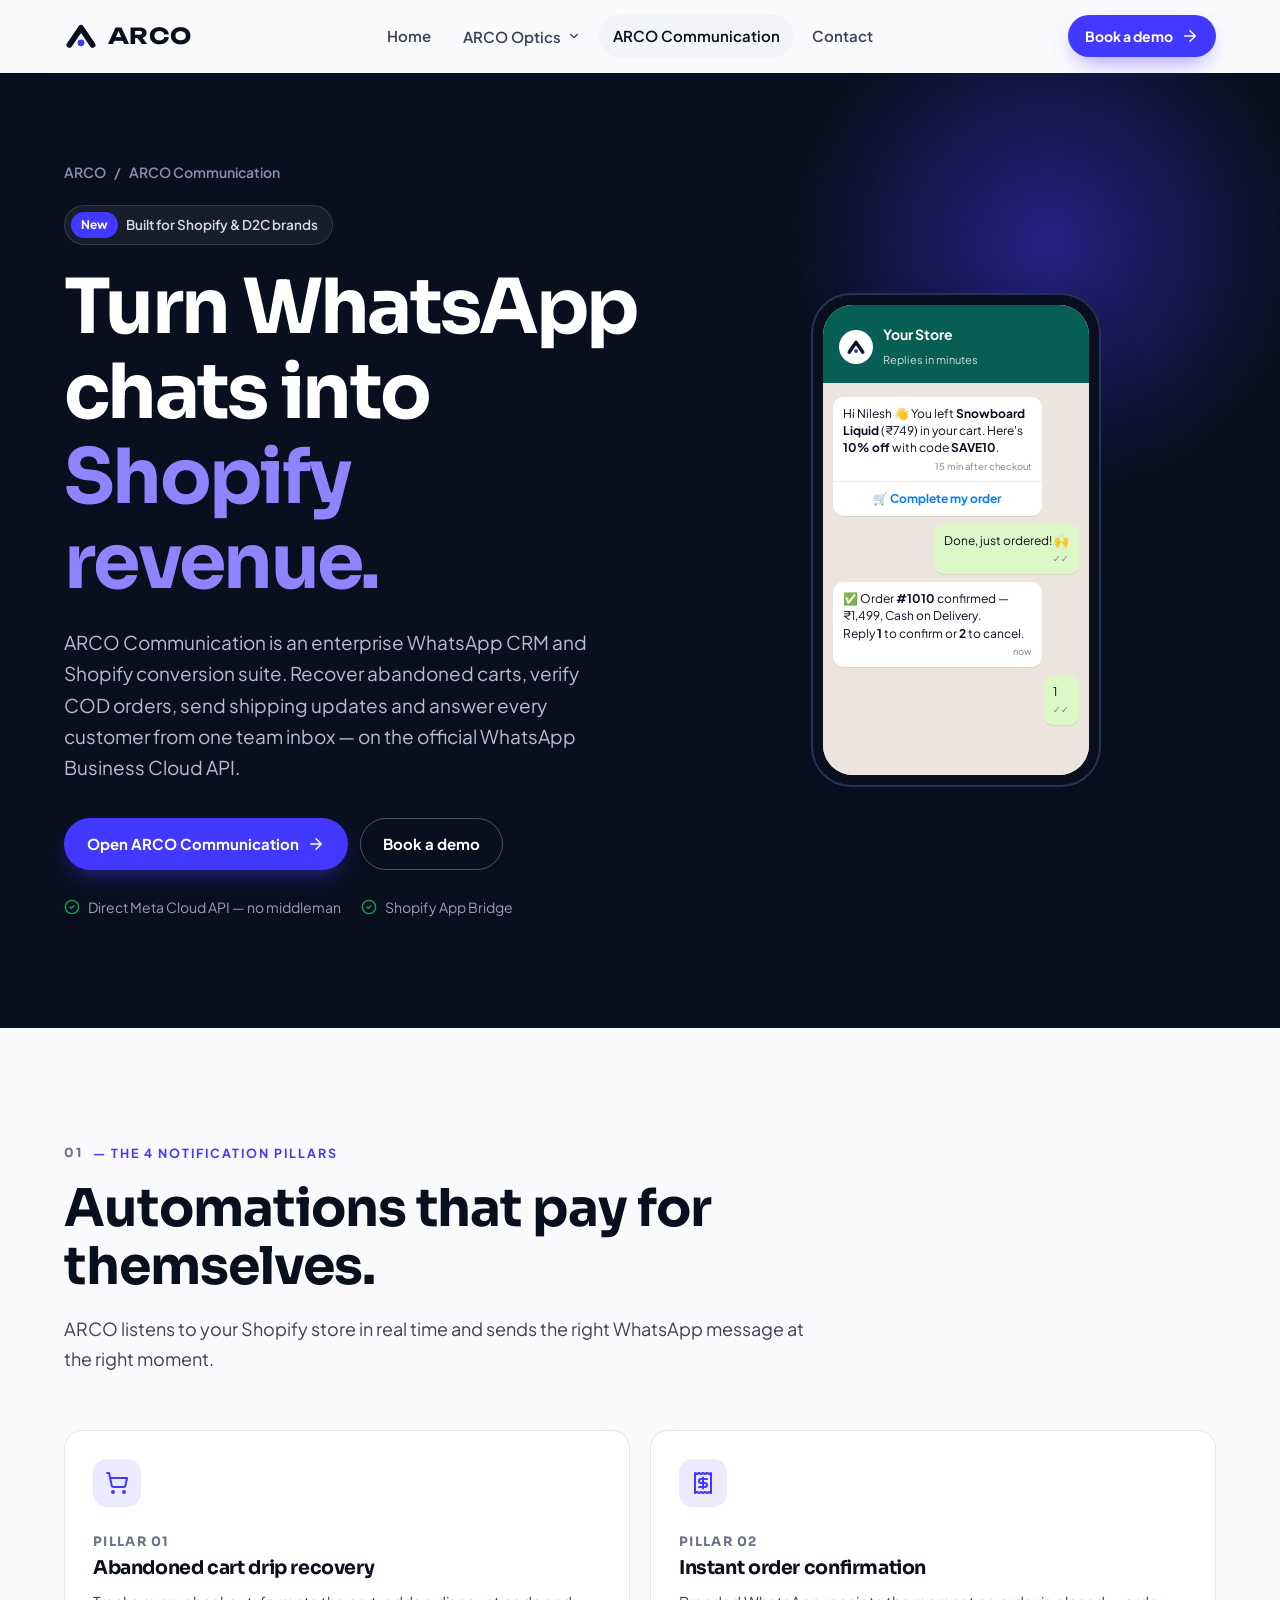
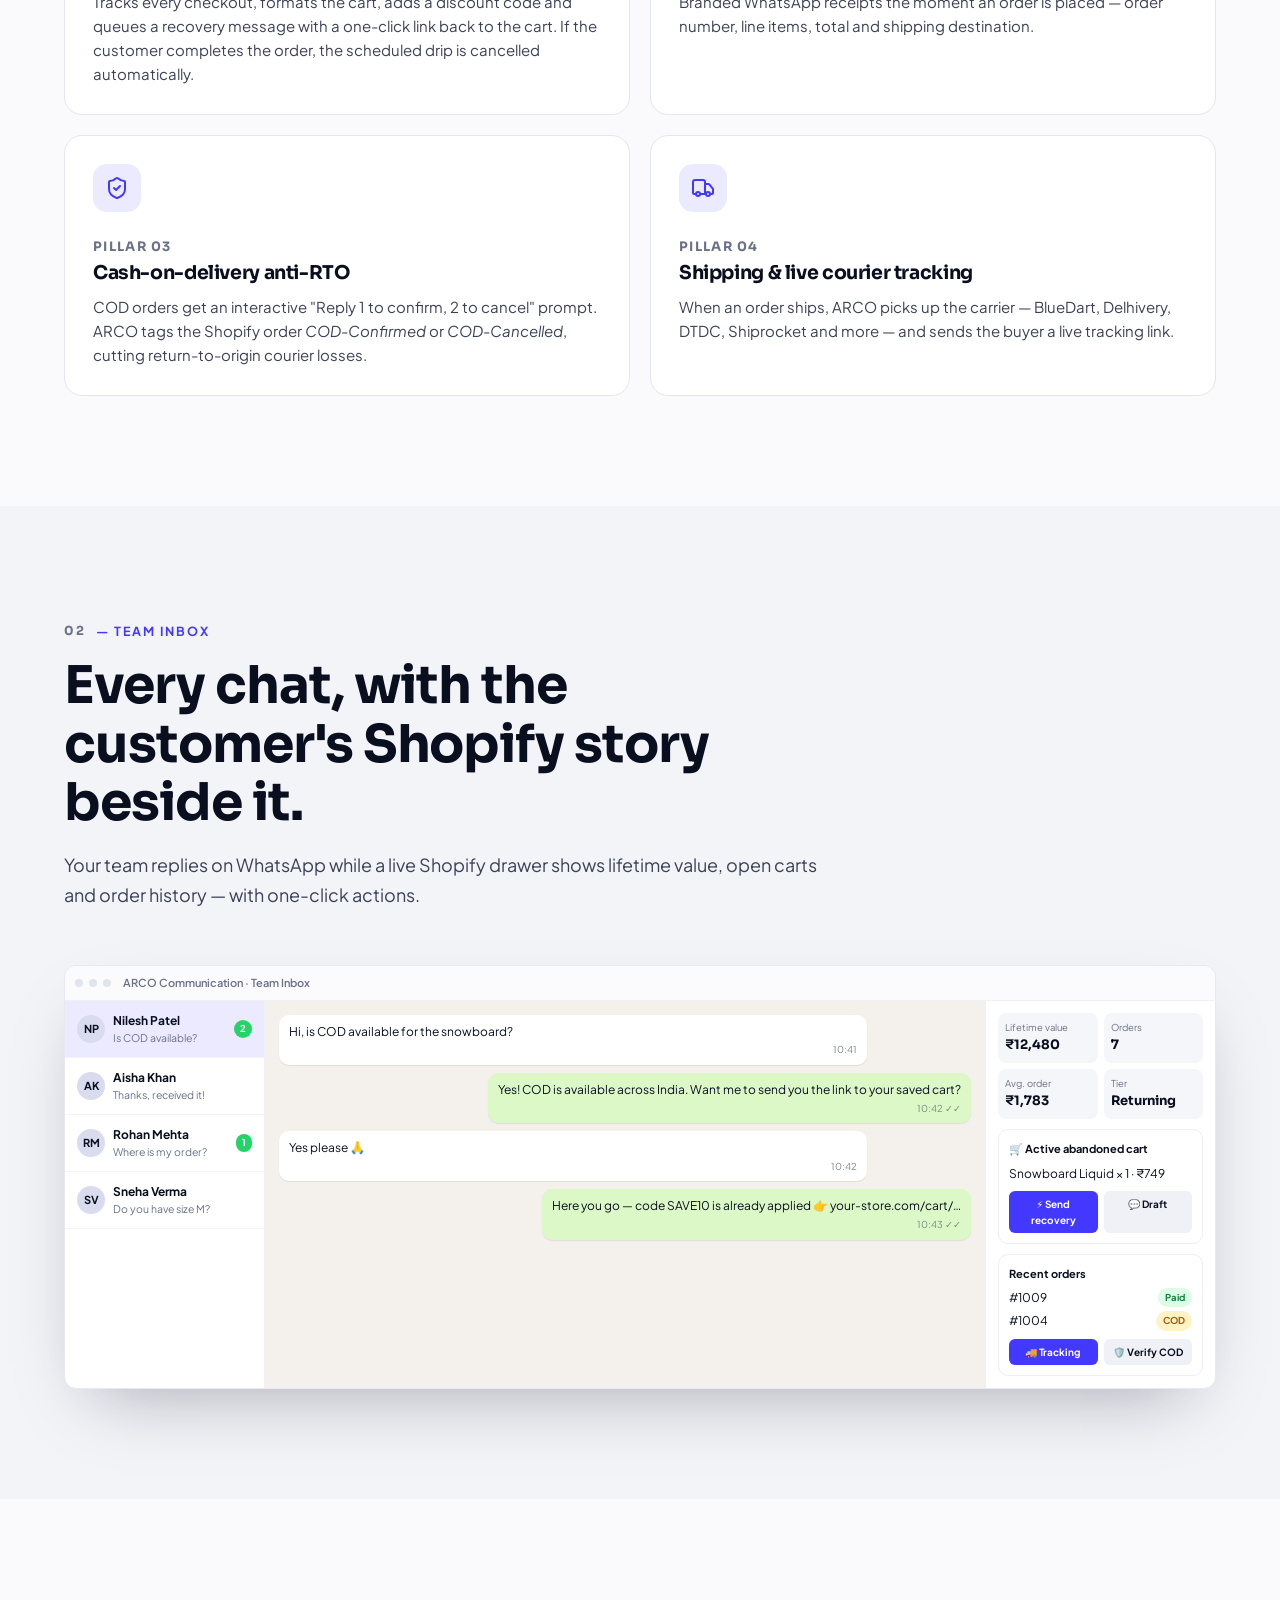
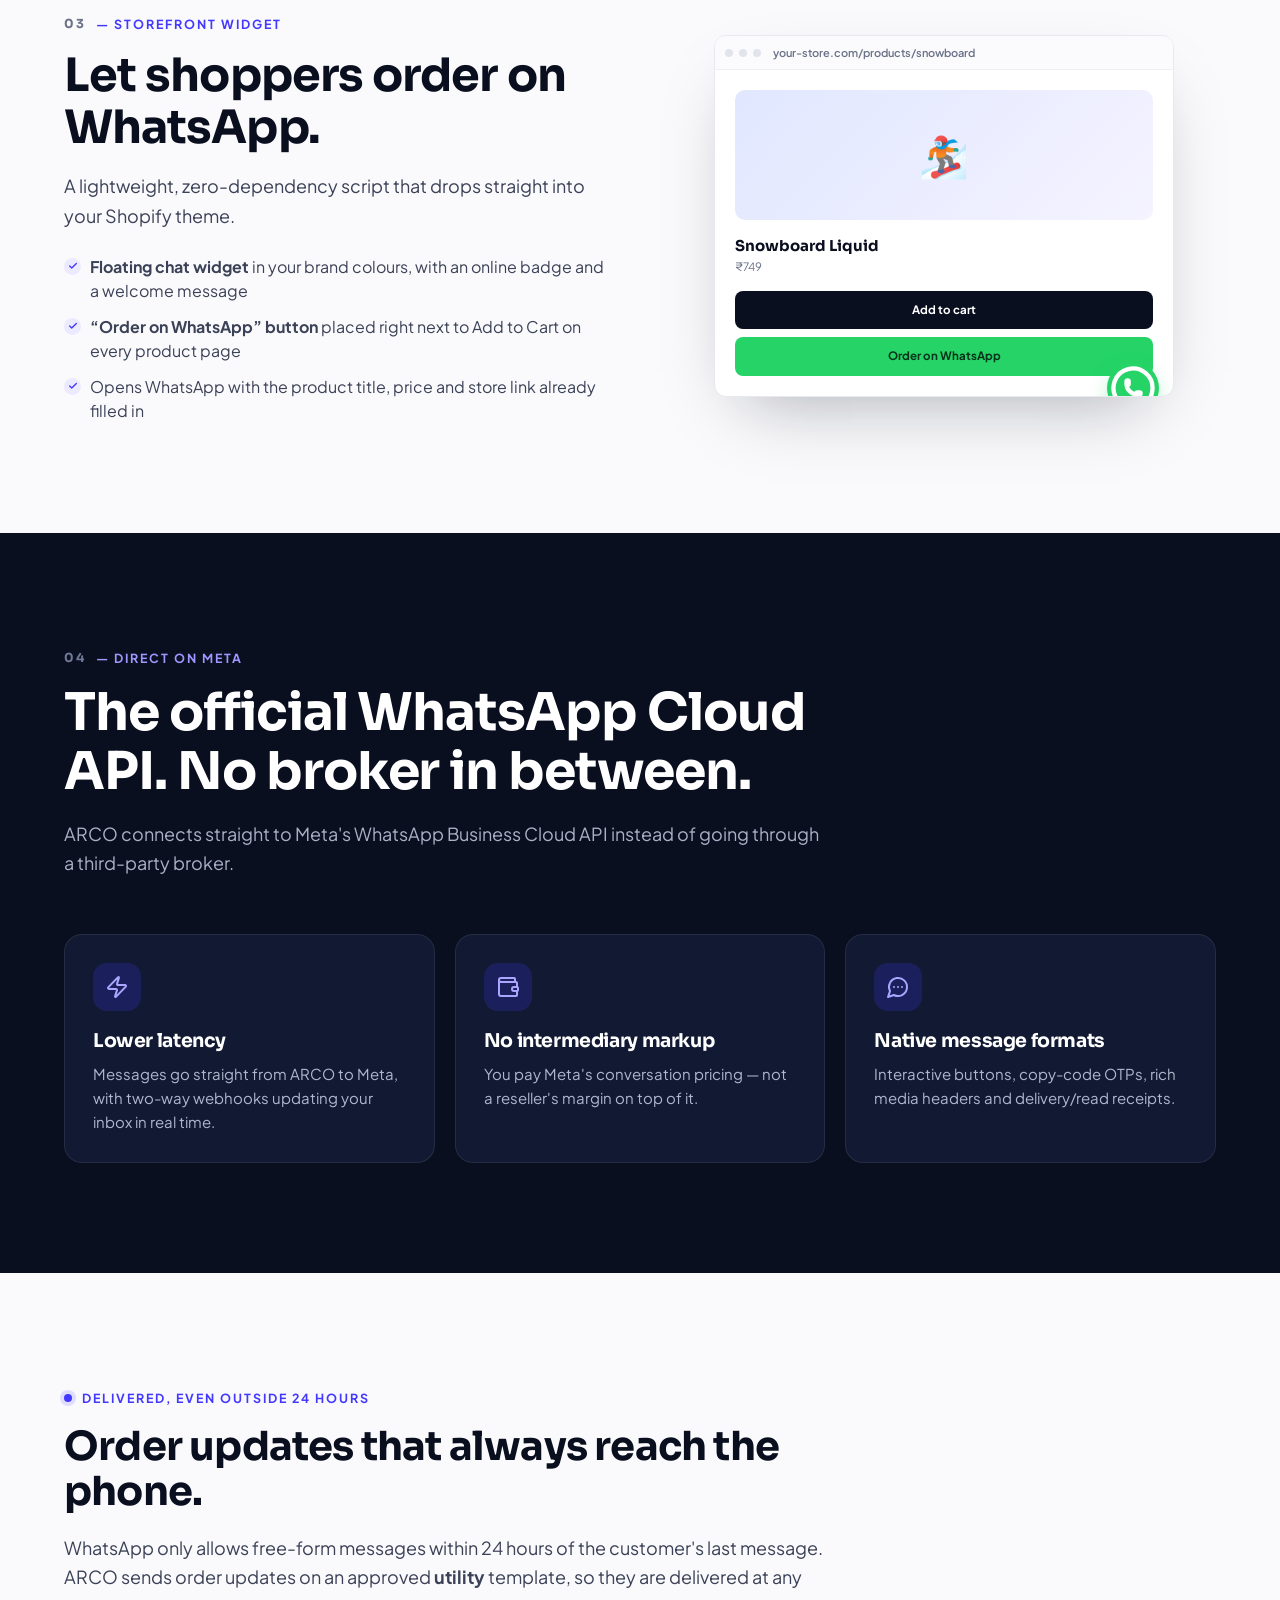
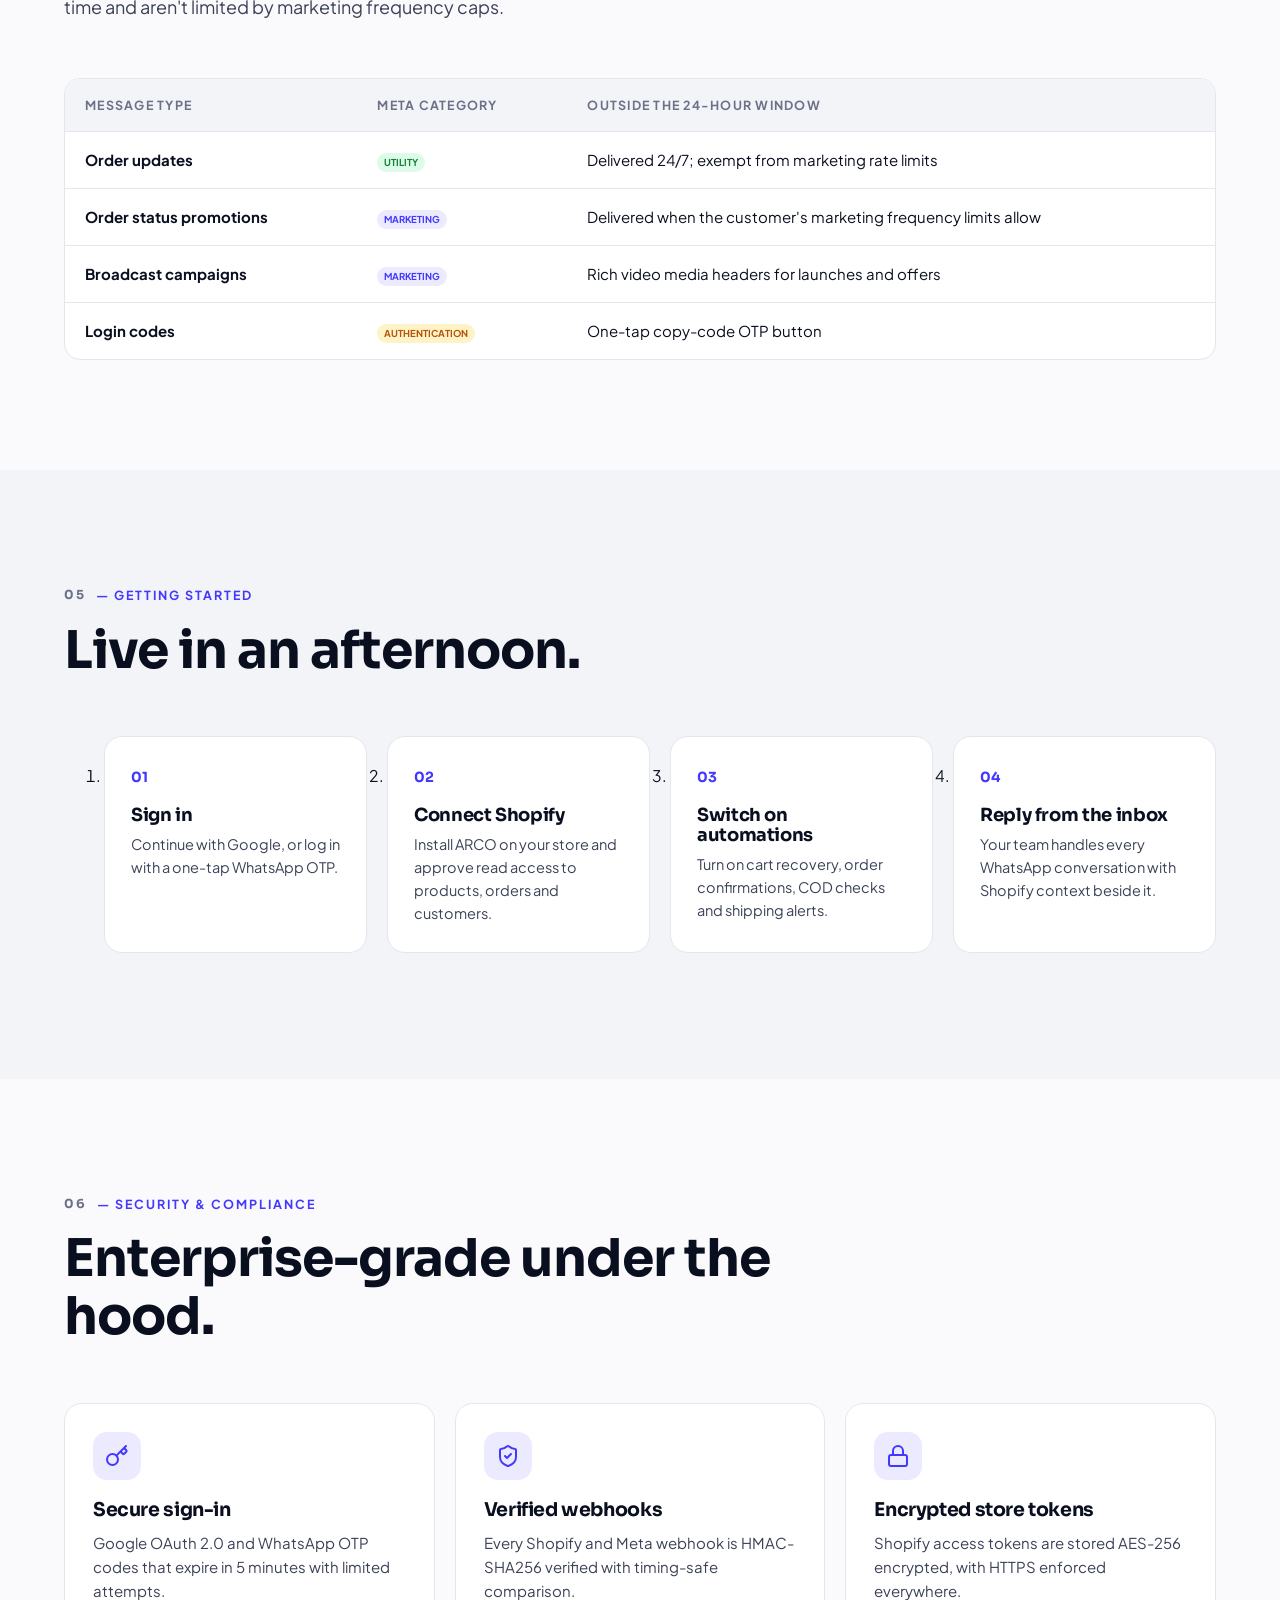
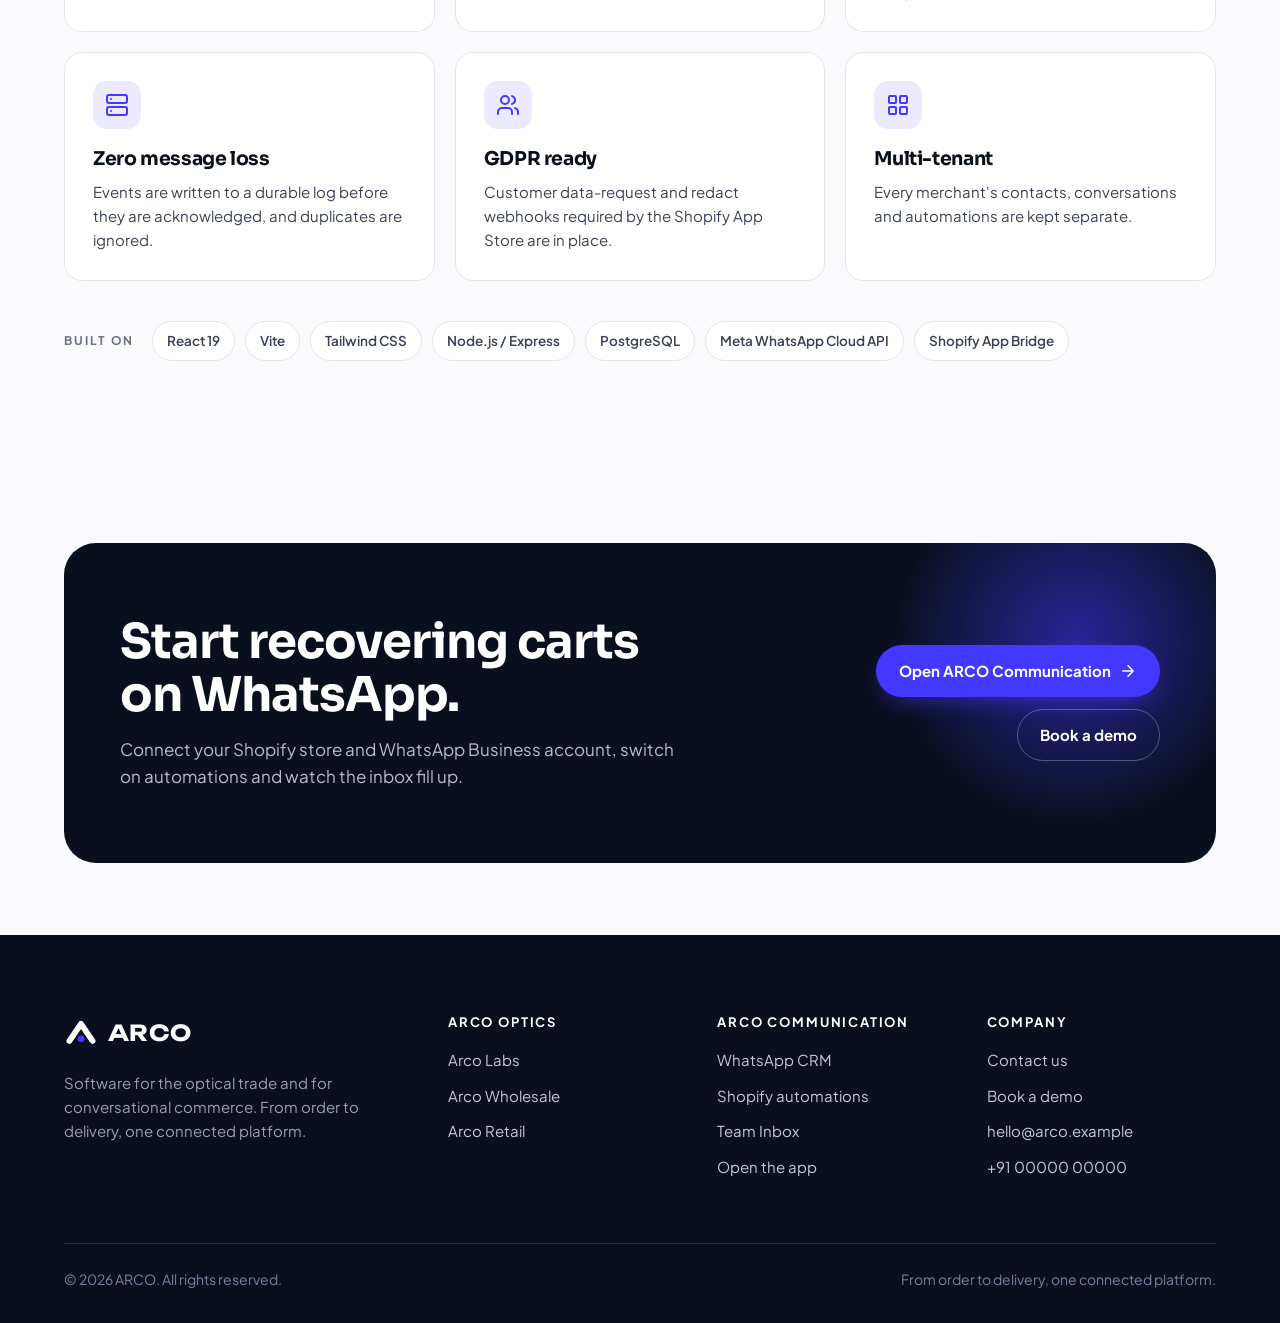
==== communication.html @ 225afab2 "Add ARCO brand website Static site for ARCO: home, ARCO Optics (Labs, Wholesale, Retail), ARCO Commu" ====
<!doctype html>
<html lang="en" class="no-js">
<head>
  <meta charset="utf-8" />
  <meta name="viewport" content="width=device-width, initial-scale=1" />
  <title>ARCO Communication — WhatsApp CRM & Shopify Conversion Suite</title>
  <meta name="description" content="Connect Shopify to the official WhatsApp Business Cloud API. Recover abandoned carts, confirm COD orders, send shipping updates and run a team inbox." />
  <meta property="og:title" content="ARCO Communication — WhatsApp CRM & Shopify Conversion Suite" />
  <meta property="og:description" content="Connect Shopify to the official WhatsApp Business Cloud API. Recover abandoned carts, confirm COD orders, send shipping updates and run a team inbox." />
  <meta name="theme-color" content="#0a0f1f" />
  <link rel="icon" type="image/svg+xml" href="assets/favicon.svg" />
  <link rel="preconnect" href="https://fonts.googleapis.com" />
  <link rel="preconnect" href="https://fonts.gstatic.com" crossorigin />
  <link href="https://fonts.googleapis.com/css2?family=Plus+Jakarta+Sans:wght@400;500;600;700;800&family=Sora:wght@600;700&family=Unbounded:wght@700&display=swap" rel="stylesheet" />
  <link rel="stylesheet" href="assets/styles.css" />
</head>
<body>
  <header class="site-header">
    <nav class="container nav" aria-label="Main">
      <a href="index.html" class="logo" aria-label="ARCO home"><svg viewBox="0 0 100 80" aria-hidden="true"><path class="mark-stroke" d="M16 66 50 16 84 66" fill="none" stroke-width="17" stroke-linecap="round" stroke-linejoin="round"/><circle class="dot" cx="50" cy="60" r="10" fill="#4338ff"/></svg><span class="logo-word">ARCO</span></a>
      <ul class="nav-links">
        <li><a class="nav-link" href="index.html">Home</a></li>
        <li class="has-menu">
          <button class="nav-link" aria-expanded="false" aria-haspopup="true">ARCO Optics <svg aria-hidden="true" class="chev"><use href="assets/icons.svg#chev"/></svg></button>
          <div class="menu">
            <a href="labs.html"><span class="menu-icon"><svg aria-hidden="true"><use href="assets/icons.svg#flask"/></svg></span><span><strong>Arco Labs</strong><span>Lab ERP from prescription to dispatch</span></span></a>
            <a href="wholesale.html"><span class="menu-icon"><svg aria-hidden="true"><use href="assets/icons.svg#truck"/></svg></span><span><strong>Arco Wholesale</strong><span>B2B ERP for lens, frame & eyewear distributors</span></span></a>
            <a href="retail.html"><span class="menu-icon"><svg aria-hidden="true"><use href="assets/icons.svg#store"/></svg></span><span><strong>Arco Retail</strong><span>Offline-first app for optical stores</span></span></a>
          </div>
        </li>
        <li><a class="nav-link" href="communication.html" aria-current="page">ARCO Communication</a></li>
        <li><a class="nav-link" href="contact.html">Contact</a></li>
        <li class="mobile-cta"><a class="btn btn-primary" style="width:100%" href="contact.html">Book a demo <svg aria-hidden="true"><use href="assets/icons.svg#arrow"/></svg></a></li>
      </ul>
      <div class="nav-cta">
        <a class="btn btn-primary btn-sm" href="contact.html">Book a demo <svg aria-hidden="true"><use href="assets/icons.svg#arrow"/></svg></a>
        <button class="menu-toggle" aria-label="Open menu" aria-expanded="false"><svg aria-hidden="true"><use href="assets/icons.svg#menu"/></svg></button>
      </div>
    </nav>
  </header>

  <main>

    <section class="hero hero-dark on-dark">
      <div class="container hero-grid">
        <div>
          <div class="crumbs"><a href="index.html">ARCO</a> / <span>ARCO Communication</span></div>
          <div style="margin-top:22px"><span class="pill"><b>New</b> Built for Shopify &amp; D2C brands</span></div>
          <h1>Turn WhatsApp chats into <span style="color:#8c85ff">Shopify revenue.</span></h1>
          <p class="lead">ARCO Communication is an enterprise WhatsApp CRM and Shopify conversion suite. Recover abandoned carts, verify COD orders, send shipping updates and answer every customer from one team inbox — on the official WhatsApp Business Cloud API.</p>
          <div class="hero-actions">
            <a class="btn btn-primary" href="https://arco-communication.vercel.app" target="_blank" rel="noopener">Open ARCO Communication <svg aria-hidden="true"><use href="assets/icons.svg#arrow"/></svg></a>
            <a class="btn btn-outline-light" href="contact.html?product=ARCO%20Communication">Book a demo</a>
          </div>
          <div class="hero-note"><span><svg aria-hidden="true"><use href="assets/icons.svg#check-circle"/></svg> Direct Meta Cloud API — no middleman</span><span><svg aria-hidden="true"><use href="assets/icons.svg#check-circle"/></svg> Shopify App Bridge</span></div>
        </div>
        <div>
          <div class="phone" aria-hidden="true">
            <div class="phone-screen">
              <div class="wa-head"><span class="av"><svg viewBox="0 0 100 80"><path d="M16 66 50 16 84 66" fill="none" stroke="#0a0f1f" stroke-width="17" stroke-linecap="round" stroke-linejoin="round"/><circle cx="50" cy="60" r="10" fill="#4338ff"/></svg></span><div><b>Your Store</b><small>Replies in minutes</small></div></div>
              <div class="wa-body">
                <div class="bubble">Hi Nilesh 👋 You left <b>Snowboard Liquid</b> (₹749) in your cart. Here's <b>10% off</b> with code <b>SAVE10</b>.<span class="meta">15 min after checkout</span><span class="cta-btn">🛒 Complete my order</span></div>
                <div class="bubble out">Done, just ordered! 🙌<span class="meta">✓✓</span></div>
                <div class="bubble">✅ Order <b>#1010</b> confirmed — ₹1,499, Cash on Delivery.<br/>Reply <b>1</b> to confirm or <b>2</b> to cancel.<span class="meta">now</span></div>
                <div class="bubble out">1<span class="meta">✓✓</span></div>
              </div>
            </div>
          </div>
        </div>
      </div>
    </section>

    <section class="section" id="shopify">
      <div class="container">
        <div class="section-head reveal">
          <span class="eyebrow"><span class="num">01</span> — The 4 notification pillars</span>
          <h2>Automations that pay for themselves.</h2>
          <p class="lead">ARCO listens to your Shopify store in real time and sends the right WhatsApp message at the right moment.</p>
        </div>
        <div class="grid-2">
          <div class="card reveal"><div class="ic"><svg aria-hidden="true"><use href="assets/icons.svg#cart"/></svg></div><span class="card-num">PILLAR 01</span><h3 style="margin-top:6px">Abandoned cart drip recovery</h3><p>Tracks every checkout, formats the cart, adds a discount code and queues a recovery message with a one-click link back to the cart. If the customer completes the order, the scheduled drip is cancelled automatically.</p></div>
          <div class="card reveal"><div class="ic"><svg aria-hidden="true"><use href="assets/icons.svg#receipt"/></svg></div><span class="card-num">PILLAR 02</span><h3 style="margin-top:6px">Instant order confirmation</h3><p>Branded WhatsApp receipts the moment an order is placed — order number, line items, total and shipping destination.</p></div>
          <div class="card reveal"><div class="ic"><svg aria-hidden="true"><use href="assets/icons.svg#shield"/></svg></div><span class="card-num">PILLAR 03</span><h3 style="margin-top:6px">Cash-on-delivery anti-RTO</h3><p>COD orders get an interactive "Reply 1 to confirm, 2 to cancel" prompt. ARCO tags the Shopify order <em>COD-Confirmed</em> or <em>COD-Cancelled</em>, cutting return-to-origin courier losses.</p></div>
          <div class="card reveal"><div class="ic"><svg aria-hidden="true"><use href="assets/icons.svg#truck"/></svg></div><span class="card-num">PILLAR 04</span><h3 style="margin-top:6px">Shipping &amp; live courier tracking</h3><p>When an order ships, ARCO picks up the carrier — BlueDart, Delhivery, DTDC, Shiprocket and more — and sends the buyer a live tracking link.</p></div>
        </div>
      </div>
    </section>

    <section class="section section-tint" id="inbox">
      <div class="container">
        <div class="section-head reveal">
          <span class="eyebrow"><span class="num">02</span> — Team Inbox</span>
          <h2>Every chat, with the customer's Shopify story beside it.</h2>
          <p class="lead">Your team replies on WhatsApp while a live Shopify drawer shows lifetime value, open carts and order history — with one-click actions.</p>
        </div>
        <div class="ui reveal" style="box-shadow:var(--shadow-lg)">
          <div class="ui-bar"><i></i><i></i><i></i><b>ARCO Communication · Team Inbox</b></div>
          <div class="inbox">
            <div class="inbox-list">
              <div class="on"><span class="av">NP</span><span><b>Nilesh Patel</b><small>Is COD available?</small></span><span class="un">2</span></div>
              <div><span class="av">AK</span><span><b>Aisha Khan</b><small>Thanks, received it!</small></span></div>
              <div><span class="av">RM</span><span><b>Rohan Mehta</b><small>Where is my order?</small></span><span class="un">1</span></div>
              <div><span class="av">SV</span><span><b>Sneha Verma</b><small>Do you have size M?</small></span></div>
            </div>
            <div class="inbox-chat">
              <div class="bubble">Hi, is COD available for the snowboard?<span class="meta">10:41</span></div>
              <div class="bubble out">Yes! COD is available across India. Want me to send you the link to your saved cart?<span class="meta">10:42 ✓✓</span></div>
              <div class="bubble">Yes please 🙏<span class="meta">10:42</span></div>
              <div class="bubble out">Here you go — code SAVE10 is already applied 👉 your-store.com/cart/…<span class="meta">10:43 ✓✓</span></div>
            </div>
            <div class="inbox-drawer">
              <div class="drawer-kpis">
                <div><small>Lifetime value</small><b>₹12,480</b></div>
                <div><small>Orders</small><b>7</b></div>
                <div><small>Avg. order</small><b>₹1,783</b></div>
                <div><small>Tier</small><b>Returning</b></div>
              </div>
              <div class="drawer-card"><h5>🛒 Active abandoned cart</h5>Snowboard Liquid × 1 · ₹749<div class="acts"><span>⚡ Send recovery</span><span>💬 Draft</span></div></div>
              <div class="drawer-card"><h5>Recent orders</h5>
                <div style="display:flex;justify-content:space-between">#1009 <span class="badge b-ok">Paid</span></div>
                <div style="display:flex;justify-content:space-between;margin-top:4px">#1004 <span class="badge b-low">COD</span></div>
                <div class="acts"><span>🚚 Tracking</span><span>🛡️ Verify COD</span></div>
              </div>
            </div>
          </div>
        </div>
      </div>
    </section>

    <section class="section">
      <div class="container split">
        <div class="reveal">
          <span class="eyebrow"><span class="num">03</span> — Storefront widget</span>
          <h2>Let shoppers order on WhatsApp.</h2>
          <p class="lead">A lightweight, zero-dependency script that drops straight into your Shopify theme.</p>
          <ul class="ticks"><li><strong>Floating chat widget</strong> in your brand colours, with an online badge and a welcome message</li><li><strong>“Order on WhatsApp” button</strong> placed right next to Add to Cart on every product page</li><li>Opens WhatsApp with the product title, price and store link already filled in</li></ul>
        </div>
        <div class="reveal">
          <div class="ui" style="max-width:460px;margin:0 auto;box-shadow:var(--shadow-lg)">
            <div class="ui-bar"><i></i><i></i><i></i><b>your-store.com/products/snowboard</b></div>
            <div class="ui-pad" style="padding:20px;position:relative;min-height:300px">
              <div style="height:130px;border-radius:10px;background:linear-gradient(135deg,#e0e7ff,#f5f3ff);display:grid;place-items:center;font-size:40px">🏂</div>
              <b style="display:block;margin-top:14px;font-size:15px;font-family:var(--display)">Snowboard Liquid</b>
              <span style="color:var(--ink-3)">₹749</span>
              <div style="display:grid;gap:8px;margin-top:14px">
                <span style="display:block;text-align:center;padding:10px;border-radius:8px;background:var(--navy);color:#fff;font-weight:700">Add to cart</span>
                <span style="display:block;text-align:center;padding:10px;border-radius:8px;background:var(--wa);color:#06331a;font-weight:700">Order on WhatsApp</span>
              </div>
              <span style="position:absolute;right:14px;bottom:-18px;width:52px;height:52px;border-radius:50%;background:var(--wa);display:grid;place-items:center;color:#fff;box-shadow:0 10px 24px -8px rgba(37,211,102,.8)"><svg aria-hidden="true"><use href="assets/icons.svg#whatsapp"/></svg></span>
            </div>
          </div>
        </div>
      </div>
    </section>

    <section class="section section-dark on-dark">
      <div class="container">
        <div class="section-head reveal">
          <span class="eyebrow"><span class="num">04</span> — Direct on Meta</span>
          <h2>The official WhatsApp Cloud API. No broker in between.</h2>
          <p class="lead">ARCO connects straight to Meta's WhatsApp Business Cloud API instead of going through a third-party broker.</p>
        </div>
        <div class="grid-3">
          <div class="card reveal"><div class="ic"><svg aria-hidden="true"><use href="assets/icons.svg#zap"/></svg></div><h3>Lower latency</h3><p>Messages go straight from ARCO to Meta, with two-way webhooks updating your inbox in real time.</p></div>
          <div class="card reveal"><div class="ic"><svg aria-hidden="true"><use href="assets/icons.svg#wallet"/></svg></div><h3>No intermediary markup</h3><p>You pay Meta's conversation pricing — not a reseller's margin on top of it.</p></div>
          <div class="card reveal"><div class="ic"><svg aria-hidden="true"><use href="assets/icons.svg#chat"/></svg></div><h3>Native message formats</h3><p>Interactive buttons, copy-code OTPs, rich media headers and delivery/read receipts.</p></div>
        </div>
      </div>
    </section>

    <section class="section">
      <div class="container">
        <div class="section-head reveal">
          <span class="eyebrow eyebrow-dot">Delivered, even outside 24 hours</span>
          <h2 style="font-size:clamp(28px,3.4vw,40px)">Order updates that always reach the phone.</h2>
          <p class="lead">WhatsApp only allows free-form messages within 24 hours of the customer's last message. ARCO sends order updates on an approved <strong>utility</strong> template, so they are delivered at any time and aren't limited by marketing frequency caps.</p>
        </div>
        <div class="tbl-wrap reveal">
          <table class="tbl">
            <thead><tr><th>Message type</th><th>Meta category</th><th>Outside the 24-hour window</th></tr></thead>
            <tbody>
              <tr><td><strong>Order updates</strong></td><td><span class="badge b-ok">UTILITY</span></td><td>Delivered 24/7; exempt from marketing rate limits</td></tr>
              <tr><td><strong>Order status promotions</strong></td><td><span class="badge b-ind">MARKETING</span></td><td>Delivered when the customer's marketing frequency limits allow</td></tr>
              <tr><td><strong>Broadcast campaigns</strong></td><td><span class="badge b-ind">MARKETING</span></td><td>Rich video media headers for launches and offers</td></tr>
              <tr><td><strong>Login codes</strong></td><td><span class="badge b-low">AUTHENTICATION</span></td><td>One-tap copy-code OTP button</td></tr>
            </tbody>
          </table>
        </div>
      </div>
    </section>

    <section class="section section-tint">
      <div class="container">
        <div class="section-head reveal">
          <span class="eyebrow"><span class="num">05</span> — Getting started</span>
          <h2>Live in an afternoon.</h2>
        </div>
        <ol class="steps">
          <li class="reveal"><h3>Sign in</h3><p>Continue with Google, or log in with a one-tap WhatsApp OTP.</p></li>
          <li class="reveal"><h3>Connect Shopify</h3><p>Install ARCO on your store and approve read access to products, orders and customers.</p></li>
          <li class="reveal"><h3>Switch on automations</h3><p>Turn on cart recovery, order confirmations, COD checks and shipping alerts.</p></li>
          <li class="reveal"><h3>Reply from the inbox</h3><p>Your team handles every WhatsApp conversation with Shopify context beside it.</p></li>
        </ol>
      </div>
    </section>

    <section class="section">
      <div class="container">
        <div class="section-head reveal">
          <span class="eyebrow"><span class="num">06</span> — Security &amp; compliance</span>
          <h2>Enterprise-grade under the hood.</h2>
        </div>
        <div class="grid-3">
          <div class="card reveal"><div class="ic"><svg aria-hidden="true"><use href="assets/icons.svg#key"/></svg></div><h3>Secure sign-in</h3><p>Google OAuth 2.0 and WhatsApp OTP codes that expire in 5 minutes with limited attempts.</p></div>
          <div class="card reveal"><div class="ic"><svg aria-hidden="true"><use href="assets/icons.svg#shield"/></svg></div><h3>Verified webhooks</h3><p>Every Shopify and Meta webhook is HMAC-SHA256 verified with timing-safe comparison.</p></div>
          <div class="card reveal"><div class="ic"><svg aria-hidden="true"><use href="assets/icons.svg#lock"/></svg></div><h3>Encrypted store tokens</h3><p>Shopify access tokens are stored AES-256 encrypted, with HTTPS enforced everywhere.</p></div>
          <div class="card reveal"><div class="ic"><svg aria-hidden="true"><use href="assets/icons.svg#server"/></svg></div><h3>Zero message loss</h3><p>Events are written to a durable log before they are acknowledged, and duplicates are ignored.</p></div>
          <div class="card reveal"><div class="ic"><svg aria-hidden="true"><use href="assets/icons.svg#users"/></svg></div><h3>GDPR ready</h3><p>Customer data-request and redact webhooks required by the Shopify App Store are in place.</p></div>
          <div class="card reveal"><div class="ic"><svg aria-hidden="true"><use href="assets/icons.svg#grid"/></svg></div><h3>Multi-tenant</h3><p>Every merchant's contacts, conversations and automations are kept separate.</p></div>
        </div>
        <div class="tech reveal" style="margin-top:40px"><span class="lbl">Built on</span><span class="chip">React 19</span><span class="chip">Vite</span><span class="chip">Tailwind CSS</span><span class="chip">Node.js / Express</span><span class="chip">PostgreSQL</span><span class="chip">Meta WhatsApp Cloud API</span><span class="chip">Shopify App Bridge</span></div>
      </div>
    </section>

    <section class="section-sm">
      <div class="container">
        <div class="cta-band reveal">
          <div>
            <h2>Start recovering carts on WhatsApp.</h2>
            <p>Connect your Shopify store and WhatsApp Business account, switch on automations and watch the inbox fill up.</p>
          </div>
          <div class="cta-actions">
            <a class="btn btn-primary" href="https://arco-communication.vercel.app" target="_blank" rel="noopener">Open ARCO Communication <svg aria-hidden="true"><use href="assets/icons.svg#arrow"/></svg></a>
            <a class="btn btn-outline-light" href="contact.html?product=ARCO%20Communication">Book a demo</a>
          </div>
        </div>
      </div>
    </section>

  </main>

  <footer class="site-footer on-dark">
    <div class="container">
      <div class="footer-grid">
        <div>
          <a href="index.html" class="logo"><svg viewBox="0 0 100 80" aria-hidden="true"><path class="mark-stroke" d="M16 66 50 16 84 66" fill="none" stroke-width="17" stroke-linecap="round" stroke-linejoin="round"/><circle class="dot" cx="50" cy="60" r="10" fill="#4338ff"/></svg><span class="logo-word">ARCO</span></a>
          <p>Software for the optical trade and for conversational commerce. From order to delivery, one connected platform.</p>
        </div>
        <div>
          <h4>ARCO Optics</h4>
          <ul><li><a href="labs.html">Arco Labs</a></li><li><a href="wholesale.html">Arco Wholesale</a></li><li><a href="retail.html">Arco Retail</a></li></ul>
        </div>
        <div>
          <h4>ARCO Communication</h4>
          <ul>
            <li><a href="communication.html">WhatsApp CRM</a></li>
            <li><a href="communication.html#shopify">Shopify automations</a></li>
            <li><a href="communication.html#inbox">Team Inbox</a></li>
            <li><a href="https://arco-communication.vercel.app" target="_blank" rel="noopener">Open the app</a></li>
          </ul>
        </div>
        <div>
          <h4>Company</h4>
          <ul>
            <li><a href="contact.html">Contact us</a></li>
            <li><a href="contact.html">Book a demo</a></li>
            <li><a href="#" data-contact="email"></a></li>
            <li><a href="#" data-contact="phone"></a></li>
          </ul>
        </div>
      </div>
      <div class="footer-bottom">
        <span>© <span data-year>2026</span> ARCO. All rights reserved.</span>
        <span>From order to delivery, one connected platform.</span>
      </div>
    </div>
  </footer>
  <script src="assets/main.js" defer></script>
</body>
</html>
---- assets/styles.css ----
/* ==========================================================================
   ARCO — brand website styles
   Colours are taken from the ARCO logo: deep navy wordmark + indigo dot.
   ========================================================================== */

:root {
  --navy: #0a0f1f;
  --navy-2: #121a33;
  --navy-3: #1c2647;
  --indigo: #4338ff;
  --indigo-2: #6a61ff;
  --indigo-soft: #eceaff;
  --ink: #0a0f1f;
  --ink-2: #3b4257;
  --ink-3: #6b7288;
  --line: #e4e6ee;
  --bg: #fafafc;
  --surface: #ffffff;
  --surface-2: #f3f4f8;
  --green: #16a34a;
  --amber: #f59e0b;
  --red: #e11d48;
  --wa: #25d366;

  --radius: 18px;
  --radius-sm: 10px;
  --shadow: 0 1px 2px rgba(10, 15, 31, .05), 0 12px 32px -12px rgba(10, 15, 31, .14);
  --shadow-lg: 0 30px 70px -30px rgba(10, 15, 31, .35);
  --container: 1200px;
  --font: "Plus Jakarta Sans", system-ui, -apple-system, "Segoe UI", sans-serif;
  --display: "Sora", "Plus Jakarta Sans", system-ui, sans-serif;
}

*, *::before, *::after { box-sizing: border-box; }
html { scroll-behavior: smooth; -webkit-text-size-adjust: 100%; }
body {
  margin: 0;
  font-family: var(--font);
  color: var(--ink);
  background: var(--bg);
  line-height: 1.6;
  font-size: 16px;
  -webkit-font-smoothing: antialiased;
  overflow-x: hidden;
}
img, svg { display: block; max-width: 100%; }
a { color: inherit; text-decoration: none; }
h1, h2, h3, h4 { font-family: var(--display); line-height: 1.12; margin: 0; letter-spacing: -0.02em; }
p { margin: 0; }
ul { margin: 0; padding: 0; list-style: none; }

.container { width: 100%; max-width: var(--container); margin: 0 auto; padding: 0 24px; }
@media (max-width: 600px) { .container { padding: 0 16px; } }

.sr-only { position: absolute; width: 1px; height: 1px; overflow: hidden; clip: rect(0 0 0 0); white-space: nowrap; }

/* ---------- Logo ---------- */
.logo { display: inline-flex; align-items: center; gap: 10px; }
.logo svg { width: 34px; height: 28px; }
.logo-word { font-family: "Unbounded", var(--display); font-weight: 700; font-size: 22px; letter-spacing: .02em; }
.logo-sub { font-size: 11px; font-weight: 600; letter-spacing: .14em; text-transform: uppercase; color: var(--ink-3); border-left: 1px solid var(--line); padding-left: 10px; margin-left: 2px; }
.mark-stroke { stroke: var(--navy); }
.on-dark .mark-stroke, .site-footer .mark-stroke { stroke: #fff; }

/* ---------- Header ---------- */
.site-header {
  position: sticky; top: 0; z-index: 50;
  background: rgba(250, 250, 252, .82);
  backdrop-filter: saturate(160%) blur(14px);
  -webkit-backdrop-filter: saturate(160%) blur(14px);
  border-bottom: 1px solid transparent;
  transition: border-color .2s, box-shadow .2s;
}
.site-header.scrolled { border-bottom-color: var(--line); box-shadow: 0 6px 24px -18px rgba(10,15,31,.3); }
.nav { display: flex; align-items: center; justify-content: space-between; height: 72px; gap: 24px; }
.nav-links { display: flex; align-items: center; gap: 4px; }
.nav-links > li { position: relative; }
.nav-link {
  display: inline-flex; align-items: center; gap: 6px;
  padding: 10px 14px; border-radius: 999px; font-weight: 600; font-size: 15px; color: var(--ink-2);
  background: none; border: 0; cursor: pointer; font-family: inherit;
  transition: color .15s, background .15s;
}
.nav-link:hover, .nav-link[aria-current="page"], .nav-link.active { color: var(--ink); background: var(--surface-2); }
.nav-link .chev { width: 14px; height: 14px; transition: transform .2s; }
.has-menu:hover .chev, .has-menu.open .chev { transform: rotate(180deg); }

.menu {
  position: absolute; top: calc(100% + 8px); left: 50%; transform: translate(-50%, 6px);
  width: 360px; padding: 10px; background: var(--surface); border: 1px solid var(--line);
  border-radius: 16px; box-shadow: var(--shadow-lg);
  opacity: 0; visibility: hidden; transition: opacity .18s, transform .18s, visibility .18s;
}
.menu::before { content: ""; position: absolute; top: -12px; left: 0; right: 0; height: 12px; }
.has-menu:hover .menu, .has-menu.open .menu, .has-menu:focus-within .menu { opacity: 1; visibility: visible; transform: translate(-50%, 0); }
.menu a { display: flex; gap: 14px; padding: 12px; border-radius: 12px; transition: background .15s; }
.menu a:hover { background: var(--surface-2); }
.menu-icon { flex: none; width: 40px; height: 40px; border-radius: 10px; display: grid; place-items: center; background: var(--indigo-soft); color: var(--indigo); }
.menu-icon svg { width: 20px; height: 20px; }
.menu strong { display: block; font-size: 15px; }
.menu span { display: block; font-size: 13px; color: var(--ink-3); line-height: 1.4; }

.nav-cta { display: flex; align-items: center; gap: 10px; }
.menu-toggle { display: none; width: 44px; height: 44px; border-radius: 12px; border: 1px solid var(--line); background: var(--surface); cursor: pointer; align-items: center; justify-content: center; }
.menu-toggle svg { width: 22px; height: 22px; }

@media (max-width: 960px) {
  .menu-toggle { display: inline-flex; }
  .nav-cta .btn { display: none; }
  .nav-links {
    position: fixed; inset: 72px 0 auto 0; flex-direction: column; align-items: stretch; gap: 2px;
    padding: 12px 16px 24px; background: var(--surface); border-bottom: 1px solid var(--line);
    box-shadow: var(--shadow-lg); max-height: calc(100vh - 72px); overflow-y: auto;
    transform: translateY(-8px); opacity: 0; visibility: hidden; transition: .2s;
  }
  .nav-open .nav-links { transform: none; opacity: 1; visibility: visible; }
  .nav-link { width: 100%; justify-content: space-between; border-radius: 12px; padding: 14px; }
  .menu { position: static; transform: none; width: 100%; box-shadow: none; border: 0; padding: 0 0 0 8px; display: none; opacity: 1; visibility: visible; }
  .has-menu.open .menu { display: block; transform: none; }
  .has-menu:hover .menu, .has-menu:focus-within .menu { transform: none; }
  .has-menu:not(.open):hover .menu { display: none; }
  .nav-links .mobile-cta { display: block; padding-top: 12px; }
}
@media (min-width: 961px) { .nav-links .mobile-cta { display: none; } }

/* ---------- Buttons ---------- */
.btn {
  display: inline-flex; align-items: center; justify-content: center; gap: 8px;
  padding: 13px 22px; border-radius: 999px; font-weight: 700; font-size: 15px; font-family: inherit;
  border: 1px solid transparent; cursor: pointer; transition: transform .15s, box-shadow .15s, background .15s, color .15s;
  white-space: nowrap;
}
.btn svg { width: 18px; height: 18px; }
.btn:hover { transform: translateY(-1px); }
.btn-primary { background: var(--indigo); color: #fff; box-shadow: 0 10px 24px -10px rgba(67,56,255,.7); }
.btn-primary:hover { background: #3a2ff0; box-shadow: 0 14px 30px -10px rgba(67,56,255,.8); }
.btn-dark { background: var(--navy); color: #fff; }
.btn-dark:hover { background: var(--navy-3); }
.btn-ghost { background: var(--surface); color: var(--ink); border-color: var(--line); }
.btn-ghost:hover { border-color: #c9ccd8; }
.btn-light { background: #fff; color: var(--navy); }
.btn-outline-light { color: #fff; border-color: rgba(255,255,255,.28); }
.btn-outline-light:hover { border-color: #fff; }
.btn-sm { padding: 9px 16px; font-size: 14px; }
.btn-wa { background: var(--wa); color: #06331a; }

.link-arrow { display: inline-flex; align-items: center; gap: 6px; font-weight: 700; color: var(--indigo); }
.link-arrow svg { width: 16px; height: 16px; transition: transform .15s; }
.link-arrow:hover svg { transform: translateX(3px); }

/* ---------- Section scaffolding ---------- */
.section { padding: 110px 0; }
.section-sm { padding: 72px 0; }
@media (max-width: 760px) { .section { padding: 72px 0; } .section-sm { padding: 52px 0; } }
.section-dark { background: var(--navy); color: #fff; }
.section-dark .lead, .section-dark .muted { color: #aab1c7; }
.section-tint { background: var(--surface-2); }

.eyebrow {
  display: inline-flex; align-items: center; gap: 10px;
  font-size: 12.5px; font-weight: 700; letter-spacing: .16em; text-transform: uppercase; color: var(--indigo);
}
.eyebrow .num { font-family: var(--display); color: var(--ink-3); }
.section-dark .eyebrow { color: #9d97ff; }
.section-dark .eyebrow .num { color: #6f7896; }
.eyebrow-dot::before { content: ""; width: 8px; height: 8px; border-radius: 50%; background: var(--indigo); box-shadow: 0 0 0 4px rgba(67,56,255,.15); }

.section-head { max-width: 760px; margin-bottom: 56px; }
.section-head.center { margin-left: auto; margin-right: auto; text-align: center; }
.section-head h2 { font-size: clamp(32px, 4.4vw, 52px); margin-top: 16px; }
.section-head .lead { margin-top: 18px; }
.lead { font-size: 18px; color: var(--ink-2); line-height: 1.65; }
.muted { color: var(--ink-3); }
.accent { color: var(--indigo); }
.section-dark .accent { color: #8c85ff; }

/* ---------- Hero ---------- */
.hero { position: relative; padding: 88px 0 110px; overflow: hidden; }
.hero::before {
  content: ""; position: absolute; inset: -20% -10% auto auto; width: 720px; height: 720px; border-radius: 50%;
  background: radial-gradient(closest-side, rgba(67,56,255,.18), transparent 70%); pointer-events: none;
}
.hero-grid { display: grid; grid-template-columns: 1.05fr .95fr; gap: 56px; align-items: center; position: relative; }
.hero h1 { font-size: clamp(40px, 6vw, 76px); letter-spacing: -0.035em; margin-top: 20px; }
.hero .lead { margin-top: 22px; max-width: 560px; font-size: 19px; }
.hero-actions { display: flex; flex-wrap: wrap; gap: 12px; margin-top: 34px; }
.hero-note { margin-top: 26px; display: flex; flex-wrap: wrap; gap: 8px 20px; font-size: 14px; color: var(--ink-3); }
.hero-note span { display: inline-flex; align-items: center; gap: 8px; }
.hero-note svg { width: 16px; height: 16px; color: var(--green); }
@media (max-width: 960px) { .hero-grid { grid-template-columns: 1fr; } .hero { padding: 56px 0 80px; } }

.hero-dark { background: var(--navy); color: #fff; }
.hero-dark::before { background: radial-gradient(closest-side, rgba(67,56,255,.45), transparent 70%); }
.hero-dark .lead { color: #b6bdd3; }
.hero-dark .hero-note { color: #97a0bb; }
.hero-dark .eyebrow { color: #a49fff; }

.pill { display: inline-flex; align-items: center; gap: 8px; padding: 6px 14px 6px 6px; border-radius: 999px; background: var(--surface); border: 1px solid var(--line); font-size: 13.5px; font-weight: 600; color: var(--ink-2); }
.pill b { background: var(--indigo); color: #fff; padding: 3px 10px; border-radius: 999px; font-size: 12px; }
.hero-dark .pill { background: rgba(255,255,255,.06); border-color: rgba(255,255,255,.12); color: #d6daea; }

/* Big brand mark in home hero */
.brand-stage { position: relative; aspect-ratio: 1 / 1; max-width: 520px; margin-left: auto; width: 100%; }
.brand-stage .orbit { position: absolute; inset: 0; border-radius: 50%; border: 1px dashed #cfd2e0; animation: spin 60s linear infinite; }
.brand-stage .orbit.o2 { inset: 12%; border-style: solid; border-color: #e6e7f0; animation-duration: 90s; animation-direction: reverse; }
.brand-stage .big-mark { position: absolute; inset: 27%; filter: drop-shadow(0 30px 40px rgba(10,15,31,.18)); }
.brand-stage .big-mark .dot { animation: pulse 3.2s ease-in-out infinite; transform-origin: 50px 60px; }
.orbit-chip {
  position: absolute; display: flex; align-items: center; gap: 10px; padding: 10px 14px; background: var(--surface);
  border: 1px solid var(--line); border-radius: 14px; box-shadow: var(--shadow); font-weight: 700; font-size: 14px; white-space: nowrap;
  animation: float 6s ease-in-out infinite;
}
.orbit-chip small { display: block; font-weight: 500; color: var(--ink-3); font-size: 12px; }
.orbit-chip i { width: 34px; height: 34px; border-radius: 10px; display: grid; place-items: center; background: var(--indigo-soft); color: var(--indigo); }
.orbit-chip i svg { width: 18px; height: 18px; }
.orbit-chip.c1 { top: 6%; left: 0; }
.orbit-chip.c2 { top: 30%; right: -4%; animation-delay: -1.5s; }
.orbit-chip.c3 { bottom: 18%; left: -6%; animation-delay: -3s; }
.orbit-chip.c4 { bottom: 2%; right: 8%; animation-delay: -4.5s; }
.orbit-chip.c4 i { background: #dcfce7; color: var(--green); }
@media (max-width: 960px) { .brand-stage { margin: 12px auto 0; max-width: 440px; } }
@media (max-width: 480px) { .orbit-chip { font-size: 12.5px; padding: 8px 10px; } .orbit-chip small { display: none; } .orbit-chip i { width: 28px; height: 28px; } .orbit-chip.c2 { right: 0; } .orbit-chip.c3 { left: 0; } }

@keyframes spin { to { transform: rotate(360deg); } }
@keyframes float { 0%, 100% { transform: translateY(0); } 50% { transform: translateY(-10px); } }
@keyframes pulse { 0%, 100% { transform: scale(1); } 50% { transform: scale(1.12); } }
@media (prefers-reduced-motion: reduce) { *, *::before, *::after { animation: none !important; transition: none !important; } html { scroll-behavior: auto; } }

/* ---------- Division cards (home) ---------- */
.divisions { display: grid; grid-template-columns: 1fr 1fr; gap: 24px; }
@media (max-width: 900px) { .divisions { grid-template-columns: 1fr; } }
.division {
  position: relative; border-radius: 28px; padding: 44px; overflow: hidden; display: flex; flex-direction: column;
  background: var(--surface); border: 1px solid var(--line); box-shadow: var(--shadow);
}
.division.dark { background: var(--navy); color: #fff; border-color: var(--navy); }
.division.dark .muted { color: #a3abc4; }
.division h3 { font-size: clamp(28px, 3vw, 38px); margin: 14px 0 12px; }
.division .tag { font-size: 12px; font-weight: 700; letter-spacing: .16em; text-transform: uppercase; color: var(--indigo); }
.division.dark .tag { color: #9d97ff; }
.division-list { margin: 28px 0 32px; display: grid; gap: 10px; }
.division-list a {
  display: flex; align-items: center; gap: 16px; padding: 16px 18px; border-radius: 16px; background: var(--surface-2);
  border: 1px solid transparent; transition: border-color .15s, transform .15s, background .15s;
}
.division-list a:hover { border-color: var(--indigo); transform: translateX(4px); background: #fff; }
.division-list strong { display: block; font-size: 16px; }
.division-list span { display: block; font-size: 13.5px; color: var(--ink-3); }
.division-list .arrow { margin-left: auto; width: 18px; height: 18px; color: var(--indigo); flex: none; }
.division .menu-icon { width: 44px; height: 44px; }
.division-foot { margin-top: auto; }
.division.dark .feature-mini { display: grid; grid-template-columns: 1fr 1fr; gap: 10px; margin: 28px 0 32px; }
.feature-mini div { padding: 16px; border-radius: 14px; background: rgba(255,255,255,.05); border: 1px solid rgba(255,255,255,.08); font-size: 14px; font-weight: 600; }
.feature-mini div svg { width: 20px; height: 20px; color: #8c85ff; margin-bottom: 10px; }
.feature-mini div span { display: block; font-weight: 400; color: #a3abc4; font-size: 13px; margin-top: 2px; }
@media (max-width: 520px) { .division { padding: 28px 22px; } .division.dark .feature-mini { grid-template-columns: 1fr; } }

/* ---------- Chain diagram (home) ---------- */
.chain { display: grid; grid-template-columns: repeat(4, 1fr); gap: 0; position: relative; }
.chain-node { position: relative; text-align: center; padding: 0 14px; }
.chain-node .node-icon {
  width: 84px; height: 84px; margin: 0 auto 20px; border-radius: 24px; display: grid; place-items: center;
  background: var(--navy-2); border: 1px solid rgba(255,255,255,.1); color: #fff; position: relative; z-index: 1;
}
.chain-node .node-icon svg { width: 34px; height: 34px; }
.chain-node.hl .node-icon { background: var(--indigo); border-color: var(--indigo); box-shadow: 0 16px 40px -12px rgba(67,56,255,.8); }
.chain-node:not(:last-child)::after {
  content: ""; position: absolute; top: 42px; left: calc(50% + 50px); right: calc(-50% + 50px); height: 2px;
  background: repeating-linear-gradient(90deg, #4c56a0 0 8px, transparent 8px 14px);
}
.chain-node h4 { font-size: 18px; }
.chain-node p { font-size: 14px; color: #a3abc4; margin-top: 6px; }
.chain-node .by { display: inline-block; margin-top: 12px; font-size: 12px; font-weight: 700; padding: 4px 10px; border-radius: 999px; background: rgba(67,56,255,.2); color: #b9b4ff; }
.chain-layer {
  margin-top: 44px; padding: 20px 24px; border-radius: 18px; border: 1px dashed rgba(157,151,255,.5);
  display: flex; align-items: center; justify-content: center; gap: 14px; flex-wrap: wrap; text-align: center; color: #cfd3e6;
  background: rgba(67,56,255,.08);
}
.chain-layer svg { width: 22px; height: 22px; color: var(--wa); }
@media (max-width: 820px) {
  .chain { grid-template-columns: 1fr 1fr; row-gap: 40px; }
  .chain-node::after { display: none; }
}

/* ---------- Stats ---------- */
.stats { display: grid; grid-template-columns: repeat(4, 1fr); gap: 1px; background: var(--line); border: 1px solid var(--line); border-radius: 20px; overflow: hidden; }
.stat { background: var(--surface); padding: 30px 26px; }
.stat b { display: block; font-family: var(--display); font-size: clamp(34px, 4vw, 48px); letter-spacing: -0.03em; line-height: 1; }
.stat b em { font-style: normal; color: var(--indigo); }
.stat span { display: block; margin-top: 10px; color: var(--ink-3); font-size: 14.5px; }
@media (max-width: 820px) { .stats { grid-template-columns: 1fr 1fr; } }

/* ---------- Feature cards ---------- */
.grid-2 { display: grid; grid-template-columns: repeat(2, 1fr); gap: 20px; }
.grid-3 { display: grid; grid-template-columns: repeat(3, 1fr); gap: 20px; }
.grid-4 { display: grid; grid-template-columns: repeat(4, 1fr); gap: 20px; }
@media (max-width: 1000px) { .grid-4 { grid-template-columns: repeat(2, 1fr); } .grid-3 { grid-template-columns: repeat(2, 1fr); } }
@media (max-width: 640px) { .grid-2, .grid-3, .grid-4 { grid-template-columns: 1fr; } }

.card {
  background: var(--surface); border: 1px solid var(--line); border-radius: var(--radius); padding: 28px;
  transition: transform .2s, box-shadow .2s, border-color .2s;
}
.card:hover { transform: translateY(-3px); box-shadow: var(--shadow); border-color: #d6d8e3; }
.card .ic { width: 48px; height: 48px; border-radius: 14px; display: grid; place-items: center; background: var(--indigo-soft); color: var(--indigo); margin-bottom: 20px; }
.card .ic svg { width: 24px; height: 24px; }
.card h3 { font-size: 19px; margin-bottom: 10px; }
.card p { color: var(--ink-2); font-size: 15px; }
.card ul.ticks { margin-top: 14px; display: grid; gap: 9px; }
.ticks li { position: relative; padding-left: 26px; font-size: 14.5px; color: var(--ink-2); line-height: 1.5; }
.ticks li::before {
  content: ""; position: absolute; left: 0; top: 3px; width: 17px; height: 17px; border-radius: 50%;
  background: var(--indigo-soft) url("data:image/svg+xml,%3Csvg xmlns='http://www.w3.org/2000/svg' viewBox='0 0 24 24' fill='none' stroke='%234338ff' stroke-width='3.2' stroke-linecap='round' stroke-linejoin='round'%3E%3Cpath d='M20 6 9 17l-5-5'/%3E%3C/svg%3E") center / 10px no-repeat;
}
.section-dark .card { background: var(--navy-2); border-color: rgba(255,255,255,.08); }
.section-dark .card:hover { border-color: rgba(157,151,255,.4); box-shadow: none; }
.section-dark .card p, .section-dark .ticks li { color: #b0b7cd; }
.section-dark .card .ic { background: rgba(67,56,255,.2); color: #aaa5ff; }
.section-dark .ticks li::before { background-color: rgba(67,56,255,.25); }

.card-num { font-family: var(--display); font-size: 13px; font-weight: 700; color: var(--ink-3); letter-spacing: .1em; }

/* ---------- Showcase (brochure "See it at work") ---------- */
.showcase { display: grid; grid-template-columns: repeat(3, 1fr); gap: 22px; }
@media (max-width: 1000px) { .showcase { grid-template-columns: 1fr; max-width: 560px; margin: 0 auto; } }
.show-card { background: var(--surface); border: 1px solid var(--line); border-radius: 22px; overflow: hidden; display: flex; flex-direction: column; }
.show-card .screen { background: linear-gradient(160deg, #eef0ff, #f6f7fb); padding: 22px; border-bottom: 1px solid var(--line); }
.show-card .body { padding: 26px; }
.show-card .step { display: inline-grid; place-items: center; width: 28px; height: 28px; border-radius: 50%; background: var(--navy); color: #fff; font-size: 13px; font-weight: 700; margin-right: 10px; }
.show-card .kicker { font-size: 12px; font-weight: 700; letter-spacing: .14em; text-transform: uppercase; color: var(--indigo); }
.show-card h3 { font-size: 20px; margin: 12px 0 14px; }

/* Mini UI mockups */
.ui { color: var(--ink); background: #fff; border-radius: 12px; box-shadow: 0 10px 30px -14px rgba(10,15,31,.3); border: 1px solid #e7e8f0; overflow: hidden; font-size: 11.5px; }
.ui-bar { display: flex; align-items: center; gap: 6px; padding: 8px 10px; border-bottom: 1px solid #eef0f5; background: #fbfbfd; }
.ui-bar i { width: 8px; height: 8px; border-radius: 50%; background: #e2e4ec; }
.ui-bar b { margin-left: 6px; font-size: 11px; color: var(--ink-3); font-weight: 600; }
.ui-pad { padding: 12px; }
.ui-kpis { display: grid; grid-template-columns: repeat(3, 1fr); gap: 8px; }
.ui-kpi { background: #f5f6fa; border-radius: 8px; padding: 8px; }
.ui-kpi small { display: block; color: var(--ink-3); font-size: 9.5px; }
.ui-kpi b { font-size: 14px; font-family: var(--display); }
.ui-rows { margin-top: 10px; display: grid; gap: 6px; }
.ui-row { display: flex; align-items: center; gap: 8px; padding: 6px 8px; border-radius: 6px; background: #fafbfd; border: 1px solid #f0f1f6; }
.ui-row .grow { flex: 1; height: 6px; border-radius: 3px; background: #e9eaf2; overflow: hidden; }
.ui-row .grow span { display: block; height: 100%; background: var(--indigo); border-radius: 3px; }
.badge { display: inline-block; padding: 2px 7px; border-radius: 999px; font-size: 9.5px; font-weight: 700; }
.b-ok { background: #dcfce7; color: #15803d; }
.b-low { background: #fef3c7; color: #b45309; }
.b-out { background: #ffe4e6; color: #be123c; }
.b-ind { background: var(--indigo-soft); color: var(--indigo); }
.ui table { width: 100%; border-collapse: collapse; font-size: 10.5px; }
.ui th, .ui td { padding: 5px 4px; text-align: center; border-bottom: 1px solid #f0f1f6; }
.ui th { color: var(--ink-3); font-weight: 600; font-size: 9.5px; }
.ui td:first-child, .ui th:first-child { text-align: left; font-weight: 700; }
.ui .total { display: flex; justify-content: space-between; margin-top: 8px; padding-top: 8px; border-top: 1px dashed #e2e4ec; font-weight: 700; }
.ui .flow { display: flex; align-items: center; gap: 6px; flex-wrap: wrap; }
.ui .flow span { padding: 5px 8px; border-radius: 6px; background: #f5f6fa; font-weight: 600; }
.ui .flow span.on { background: var(--indigo); color: #fff; }
.ui .flow em { color: var(--ink-3); font-style: normal; }
.ui .bars { display: flex; align-items: flex-end; gap: 6px; height: 70px; margin-top: 10px; }
.ui .bars span { flex: 1; background: #d9d7ff; border-radius: 4px 4px 0 0; }
.ui .bars span.hi { background: var(--indigo); }
.power-grid { display: grid; grid-template-columns: repeat(7, 1fr); gap: 3px; }
.power-grid span { aspect-ratio: 1; border-radius: 3px; background: #dcfce7; }
.power-grid span.l { background: #fef3c7; }
.power-grid span.o { background: #ffe4e6; }
.power-grid span.x { background: #dbeafe; }

/* ---------- Pipeline ---------- */
.pipeline { display: grid; grid-template-columns: repeat(var(--n, 7), 1fr); gap: 0; counter-reset: step; }
.pipe-step { position: relative; text-align: center; padding: 0 6px; }
.pipe-step .dot {
  width: 54px; height: 54px; border-radius: 50%; margin: 0 auto 14px; display: grid; place-items: center;
  background: var(--surface); border: 2px solid var(--indigo); color: var(--indigo); font-family: var(--display); font-weight: 700; font-size: 18px;
  position: relative; z-index: 1;
}
.pipe-step:last-child .dot { background: var(--indigo); color: #fff; }
.pipe-step:not(:last-child)::after { content: ""; position: absolute; top: 26px; left: calc(50% + 30px); right: calc(-50% + 30px); height: 2px; background: linear-gradient(90deg, var(--indigo), #b8b3ff); }
.pipe-step b { display: block; font-size: 13.5px; letter-spacing: .06em; text-transform: uppercase; }
.pipe-step small { display: block; color: var(--ink-3); font-size: 13px; margin-top: 4px; line-height: 1.4; }
.section-dark .pipe-step .dot { background: var(--navy); }
.section-dark .pipe-step:last-child .dot { background: var(--indigo); }
.section-dark .pipe-step small { color: #97a0bb; }
@media (max-width: 860px) {
  .pipeline { grid-template-columns: 1fr; gap: 0; max-width: 420px; margin: 0 auto; }
  .pipe-step { display: grid; grid-template-columns: 54px 1fr; gap: 0 16px; text-align: left; padding: 0 0 22px; align-items: center; }
  .pipe-step .dot { margin: 0; grid-row: span 2; }
  .pipe-step small { margin-top: 0; }
  .pipe-step:not(:last-child)::after { top: 54px; bottom: 0; left: 26px; right: auto; width: 2px; height: auto; }
}

/* ---------- Split layout ---------- */
.split { display: grid; grid-template-columns: 1fr 1fr; gap: 64px; align-items: center; }
.split.reverse > :first-child { order: 2; }
@media (max-width: 960px) { .split { grid-template-columns: 1fr; gap: 40px; } .split.reverse > :first-child { order: 0; } }
.split h2 { font-size: clamp(30px, 3.8vw, 46px); margin: 16px 0 18px; }
.split .ticks { margin-top: 24px; display: grid; gap: 12px; }
.split .ticks li { font-size: 16px; }

/* ---------- Product lines ---------- */
.lines { display: grid; grid-template-columns: repeat(4, 1fr); gap: 16px; }
@media (max-width: 900px) { .lines { grid-template-columns: 1fr 1fr; } }
@media (max-width: 460px) { .lines { grid-template-columns: 1fr; } }
.line { padding: 26px; border-radius: 18px; background: var(--navy-2); border: 1px solid rgba(255,255,255,.08); }
.line .n { font-family: var(--display); font-size: 40px; font-weight: 700; color: #3a4371; line-height: 1; }
.line h3 { font-size: 20px; margin: 16px 0 8px; }
.line p { color: #a3abc4; font-size: 14.5px; }

/* ---------- Doc pipelines (wholesale) ---------- */
.doc-pipes { display: grid; gap: 14px; }
.doc-pipe { display: grid; grid-template-columns: 120px repeat(4, 1fr); gap: 10px; align-items: center; }
.doc-pipe > b { font-size: 13px; letter-spacing: .14em; text-transform: uppercase; color: var(--indigo); }
.doc-pipe > span { position: relative; padding: 14px 12px; border-radius: 12px; background: var(--surface); border: 1px solid var(--line); text-align: center; font-weight: 600; font-size: 14.5px; }
.doc-pipe > span:not(:last-child)::after { content: "›"; position: absolute; right: -10px; top: 50%; transform: translateY(-50%); color: var(--indigo); font-weight: 700; z-index: 1; }
@media (max-width: 760px) { .doc-pipe { grid-template-columns: 1fr 1fr; } .doc-pipe > b { grid-column: 1 / -1; } .doc-pipe > span::after { display: none; } }

/* ---------- Reports block ---------- */
.reports { display: grid; grid-template-columns: 280px 1fr; gap: 20px; }
@media (max-width: 860px) { .reports { grid-template-columns: 1fr; } }
.reports-count { border-radius: 22px; padding: 34px; background: var(--indigo); color: #fff; display: flex; flex-direction: column; justify-content: space-between; min-height: 240px; }
.reports-count b { font-family: var(--display); font-size: 88px; line-height: .9; letter-spacing: -0.04em; }
.reports-count span { font-size: 15px; font-weight: 600; letter-spacing: .14em; text-transform: uppercase; opacity: .85; }
.reports-grid { display: grid; grid-template-columns: 1fr 1fr; gap: 16px; }
@media (max-width: 560px) { .reports-grid { grid-template-columns: 1fr; } }
.reports-grid .card h3 { font-size: 15px; letter-spacing: .12em; text-transform: uppercase; color: var(--indigo); font-family: var(--font); font-weight: 800; }

/* ---------- Tech chips ---------- */
.tech { display: flex; flex-wrap: wrap; gap: 10px; align-items: center; }
.tech .lbl { font-size: 12px; font-weight: 700; letter-spacing: .16em; text-transform: uppercase; color: var(--ink-3); margin-right: 8px; }
.chip { padding: 8px 14px; border-radius: 999px; background: var(--surface); border: 1px solid var(--line); font-size: 13.5px; font-weight: 600; color: var(--ink-2); }
.section-dark .chip { background: rgba(255,255,255,.05); border-color: rgba(255,255,255,.1); color: #d3d7e6; }

/* ---------- Phone mockup (retail / communication) ---------- */
.phone {
  width: 290px; max-width: 100%; margin: 0 auto; border-radius: 40px; padding: 12px; background: var(--navy);
  box-shadow: var(--shadow-lg), inset 0 0 0 2px #283156;
}
.phone-screen { color: var(--ink); border-radius: 30px; overflow: hidden; background: #f4f5f9; min-height: 470px; display: flex; flex-direction: column; }
.phone-top { background: var(--navy-2); color: #fff; padding: 22px 18px 16px; }
.phone-top small { color: #97a0bb; font-size: 11px; }
.phone-top b { display: block; font-family: var(--display); font-size: 17px; }
.phone-tiles { display: grid; grid-template-columns: 1fr 1fr; gap: 8px; padding: 14px; }
.phone-tiles div { background: #fff; border-radius: 14px; padding: 12px; font-size: 12px; font-weight: 700; border: 1px solid #eceef4; }
.phone-tiles div i { display: grid; place-items: center; width: 30px; height: 30px; border-radius: 9px; background: var(--indigo-soft); color: var(--indigo); margin-bottom: 8px; }
.phone-tiles div i svg { width: 16px; height: 16px; }
.phone-job { margin: 0 14px; background: #fff; border-radius: 14px; padding: 12px; border: 1px solid #eceef4; font-size: 11.5px; }
.phone-job .jt { display: flex; justify-content: space-between; font-weight: 700; margin-bottom: 10px; }
.phone-job .track { display: flex; gap: 4px; }
.phone-job .track span { flex: 1; height: 5px; border-radius: 3px; background: #e5e7f0; }
.phone-job .track span.on { background: var(--indigo); }
.phone-job .tl { display: flex; justify-content: space-between; color: var(--ink-3); font-size: 9.5px; margin-top: 6px; }

/* WhatsApp chat mock */
.wa-head { background: #075e54; color: #fff; padding: 18px 16px 12px; display: flex; align-items: center; gap: 10px; }
.wa-head .av { width: 34px; height: 34px; border-radius: 50%; background: #fff; display: grid; place-items: center; }
.wa-head .av svg { width: 20px; height: 18px; }
.wa-head b { font-size: 14px; display: block; }
.wa-head small { font-size: 11px; opacity: .8; }
.wa-body { flex: 1; background: #ece5dd; padding: 14px 10px; display: flex; flex-direction: column; gap: 8px; font-size: 12px; }
.bubble { max-width: 85%; padding: 8px 10px; border-radius: 10px; background: #fff; box-shadow: 0 1px 1px rgba(0,0,0,.08); line-height: 1.45; }
.bubble.out { align-self: flex-end; background: #dcf8c6; }
.bubble .meta { display: block; text-align: right; font-size: 9.5px; color: #7a8a80; margin-top: 3px; }
.bubble .cta-btn { display: block; margin: 8px -10px -8px; padding: 8px; border-top: 1px solid #eee; text-align: center; color: #0a7cff; font-weight: 700; }
.bubble b { font-weight: 700; }

/* ---------- Inbox mock (communication) ---------- */
.inbox { display: grid; grid-template-columns: 200px 1fr 230px; min-height: 380px; font-size: 12px; }
.inbox-list { border-right: 1px solid #eef0f5; }
.inbox-list div { padding: 10px 12px; border-bottom: 1px solid #f3f4f8; display: flex; gap: 8px; align-items: center; }
.inbox-list div.on { background: var(--indigo-soft); }
.inbox-list .av { width: 28px; height: 28px; border-radius: 50%; background: #d9dcef; flex: none; display: grid; place-items: center; font-weight: 700; font-size: 11px; color: var(--navy); }
.inbox-list small { display: block; color: var(--ink-3); font-size: 10.5px; white-space: nowrap; overflow: hidden; text-overflow: ellipsis; max-width: 120px; }
.inbox-list .un { margin-left: auto; background: var(--wa); color: #fff; border-radius: 999px; font-size: 9.5px; padding: 1px 6px; font-weight: 700; }
.inbox-chat { background: #f4f1ec; padding: 14px; display: flex; flex-direction: column; gap: 8px; }
.inbox-drawer { border-left: 1px solid #eef0f5; padding: 12px; display: grid; gap: 10px; align-content: start; }
.drawer-kpis { display: grid; grid-template-columns: 1fr 1fr; gap: 6px; }
.drawer-kpis div { background: #f5f6fa; border-radius: 8px; padding: 7px; }
.drawer-kpis small { display: block; color: var(--ink-3); font-size: 9.5px; }
.drawer-kpis b { font-family: var(--display); font-size: 13px; }
.drawer-card { border: 1px solid #eceef4; border-radius: 10px; padding: 10px; }
.drawer-card h5 { margin: 0 0 6px; font-size: 11px; }
.drawer-card .acts { display: flex; gap: 6px; margin-top: 8px; }
.drawer-card .acts span { flex: 1; text-align: center; padding: 5px; border-radius: 6px; font-weight: 700; font-size: 10px; background: var(--indigo); color: #fff; }
.drawer-card .acts span + span { background: #f0f1f6; color: var(--ink); }
@media (max-width: 900px) { .inbox { grid-template-columns: 1fr 1fr; } .inbox-list { display: none; } }
@media (max-width: 560px) { .inbox { grid-template-columns: 1fr; } .inbox-drawer { border-left: 0; border-top: 1px solid #eef0f5; } }

/* ---------- Template table (communication) ---------- */
.tbl { width: 100%; border-collapse: separate; border-spacing: 0; background: var(--surface); border: 1px solid var(--line); border-radius: 16px; overflow: hidden; font-size: 15px; }
.tbl th, .tbl td { padding: 16px 20px; text-align: left; border-bottom: 1px solid var(--line); vertical-align: top; }
.tbl th { background: var(--surface-2); font-size: 12.5px; letter-spacing: .1em; text-transform: uppercase; color: var(--ink-3); }
.tbl tr:last-child td { border-bottom: 0; }
.tbl-wrap { overflow-x: auto; }
@media (max-width: 560px) { .tbl th, .tbl td { padding: 12px; font-size: 14px; } }

/* ---------- Steps ---------- */
.steps { display: grid; grid-template-columns: repeat(4, 1fr); gap: 20px; counter-reset: s; }
@media (max-width: 900px) { .steps { grid-template-columns: 1fr 1fr; } }
@media (max-width: 520px) { .steps { grid-template-columns: 1fr; } }
.steps li { counter-increment: s; padding: 26px; border-radius: 18px; background: var(--surface); border: 1px solid var(--line); }
.steps li::before { content: "0" counter(s); display: block; font-family: var(--display); font-weight: 700; font-size: 14px; color: var(--indigo); margin-bottom: 16px; }
.steps h3 { font-size: 18px; margin-bottom: 8px; }
.steps p { color: var(--ink-2); font-size: 14.5px; }

/* ---------- Callout ---------- */
.callout { display: flex; gap: 20px; padding: 28px; border-radius: 20px; background: var(--indigo-soft); border: 1px solid #d8d5ff; }
.callout .ic { flex: none; width: 48px; height: 48px; border-radius: 14px; background: var(--indigo); color: #fff; display: grid; place-items: center; }
.callout .ic svg { width: 24px; height: 24px; }
.callout h3 { font-size: 20px; margin-bottom: 8px; }
.callout p { color: var(--ink-2); }
@media (max-width: 560px) { .callout { flex-direction: column; } }

/* ---------- CTA band ---------- */
.cta-band {
  position: relative; overflow: hidden; border-radius: 32px; padding: 72px 56px; background: var(--navy); color: #fff;
  display: grid; grid-template-columns: 1.3fr 1fr; gap: 40px; align-items: center;
}
.cta-band::before { content: ""; position: absolute; right: -120px; top: -160px; width: 520px; height: 520px; border-radius: 50%; background: radial-gradient(closest-side, rgba(67,56,255,.55), transparent 70%); }
.cta-band > * { position: relative; }
.cta-band h2 { font-size: clamp(30px, 4vw, 48px); }
.cta-band p { color: #b6bdd3; margin-top: 14px; font-size: 17px; }
.cta-actions { display: flex; flex-wrap: wrap; gap: 12px; justify-content: flex-end; }
@media (max-width: 860px) { .cta-band { grid-template-columns: 1fr; padding: 48px 28px; } .cta-actions { justify-content: flex-start; } }

/* ---------- Contact ---------- */
.contact-grid { display: grid; grid-template-columns: .9fr 1.1fr; gap: 48px; align-items: start; }
@media (max-width: 900px) { .contact-grid { grid-template-columns: 1fr; } }
.contact-info { display: grid; gap: 14px; margin-top: 32px; }
.contact-info a, .contact-info div { display: flex; gap: 14px; align-items: center; padding: 16px 18px; border-radius: 16px; background: var(--surface); border: 1px solid var(--line); }
.contact-info i { width: 42px; height: 42px; border-radius: 12px; display: grid; place-items: center; background: var(--indigo-soft); color: var(--indigo); flex: none; }
.contact-info i svg { width: 20px; height: 20px; }
.contact-info small { display: block; color: var(--ink-3); font-size: 13px; }
.contact-info b { font-size: 15.5px; word-break: break-word; }
.form { background: var(--surface); border: 1px solid var(--line); border-radius: 24px; padding: 36px; box-shadow: var(--shadow); }
@media (max-width: 560px) { .form { padding: 24px 18px; } }
.form-row { display: grid; grid-template-columns: 1fr 1fr; gap: 16px; }
@media (max-width: 560px) { .form-row { grid-template-columns: 1fr; } }
.field { display: grid; gap: 7px; margin-bottom: 18px; }
.field label { font-weight: 600; font-size: 14px; }
.field input, .field select, .field textarea {
  width: 100%; padding: 13px 14px; border-radius: 12px; border: 1px solid #d9dce6; background: #fff;
  font: inherit; font-size: 15px; color: var(--ink); transition: border-color .15s, box-shadow .15s;
}
.field textarea { min-height: 120px; resize: vertical; }
.field input:focus, .field select:focus, .field textarea:focus { outline: none; border-color: var(--indigo); box-shadow: 0 0 0 4px rgba(67,56,255,.14); }
.interest { display: grid; grid-template-columns: 1fr 1fr; gap: 10px; margin-bottom: 18px; }
@media (max-width: 420px) { .interest { grid-template-columns: 1fr; } }
.interest label { display: flex; align-items: center; gap: 10px; padding: 12px 14px; border-radius: 12px; border: 1px solid #d9dce6; cursor: pointer; font-weight: 600; font-size: 14px; transition: .15s; }
.interest input { accent-color: var(--indigo); width: 16px; height: 16px; }
.interest label:has(input:checked) { border-color: var(--indigo); background: var(--indigo-soft); }
.form-note { font-size: 13px; color: var(--ink-3); margin-top: 14px; }
.form-success { display: none; padding: 16px; border-radius: 12px; background: #dcfce7; color: #14532d; font-weight: 600; margin-top: 16px; }
.form.sent .form-success { display: block; }

/* ---------- Footer ---------- */
.site-footer { background: var(--navy); color: #c3c9dc; padding: 80px 0 32px; margin-top: 0; }
.footer-grid { display: grid; grid-template-columns: 1.5fr repeat(3, 1fr); gap: 40px; }
@media (max-width: 860px) { .footer-grid { grid-template-columns: 1fr 1fr; } .footer-grid > :first-child { grid-column: 1 / -1; } }
.site-footer .logo-word { color: #fff; }
.site-footer .logo-sub { color: #8790ad; border-color: #2a3358; }
.site-footer p { margin-top: 18px; max-width: 340px; font-size: 15px; color: #97a0bb; }
.site-footer h4 { font-family: var(--font); font-size: 13px; letter-spacing: .14em; text-transform: uppercase; color: #fff; margin-bottom: 18px; }
.site-footer li + li { margin-top: 10px; }
.site-footer li a { font-size: 15px; transition: color .15s; }
.site-footer li a:hover { color: #fff; }
.footer-bottom { margin-top: 64px; padding-top: 24px; border-top: 1px solid #1f2849; display: flex; flex-wrap: wrap; justify-content: space-between; gap: 12px; font-size: 14px; color: #7982a1; }

/* ---------- Page hero breadcrumb ---------- */
.crumbs { display: flex; gap: 8px; align-items: center; font-size: 14px; color: var(--ink-3); font-weight: 600; }
.crumbs a:hover { color: var(--indigo); }
.hero-dark .crumbs { color: #8790ad; }
.hero-dark .crumbs a:hover { color: #fff; }

/* Division sub-nav (Labs / Wholesale / Retail) */
.subnav { display: inline-flex; gap: 4px; padding: 5px; border-radius: 999px; background: var(--surface); border: 1px solid var(--line); margin-top: 26px; flex-wrap: wrap; }
.subnav a { padding: 8px 16px; border-radius: 999px; font-size: 14px; font-weight: 700; color: var(--ink-2); }
.subnav a:hover { color: var(--ink); }
.subnav a[aria-current="page"] { background: var(--navy); color: #fff; }
.hero-dark .subnav { background: rgba(255,255,255,.06); border-color: rgba(255,255,255,.1); }
.hero-dark .subnav a { color: #c3c9dc; }
.hero-dark .subnav a[aria-current="page"] { background: #fff; color: var(--navy); }

/* Hero product panel */
.hero-panel { position: relative; }
.hero-panel .ui { font-size: 12.5px; box-shadow: var(--shadow-lg); }
.hero-panel .float-card {
  position: absolute; background: #fff; color: var(--ink); border-radius: 14px; padding: 12px 14px; box-shadow: var(--shadow-lg);
  display: flex; gap: 10px; align-items: center; font-size: 13px; font-weight: 700; animation: float 6s ease-in-out infinite;
}
.hero-panel .float-card small { display: block; font-weight: 500; color: var(--ink-3); font-size: 11.5px; }
.hero-panel .float-card i { width: 32px; height: 32px; border-radius: 10px; display: grid; place-items: center; background: #dcfce7; color: var(--green); flex: none; }
.hero-panel .float-card i svg { width: 18px; height: 18px; }
.hero-panel .fc1 { left: -28px; bottom: -22px; }
.hero-panel .fc2 { right: -20px; top: -24px; animation-delay: -3s; }
.hero-panel .fc2 i { background: var(--indigo-soft); color: var(--indigo); }
@media (max-width: 600px) { .hero-panel .fc1 { left: 8px; } .hero-panel .fc2 { right: 8px; } }

/* Reveal on scroll */
.reveal { opacity: 0; transform: translateY(18px); transition: opacity .6s ease, transform .6s ease; }
.reveal.in { opacity: 1; transform: none; }
.no-js .reveal { opacity: 1; transform: none; }
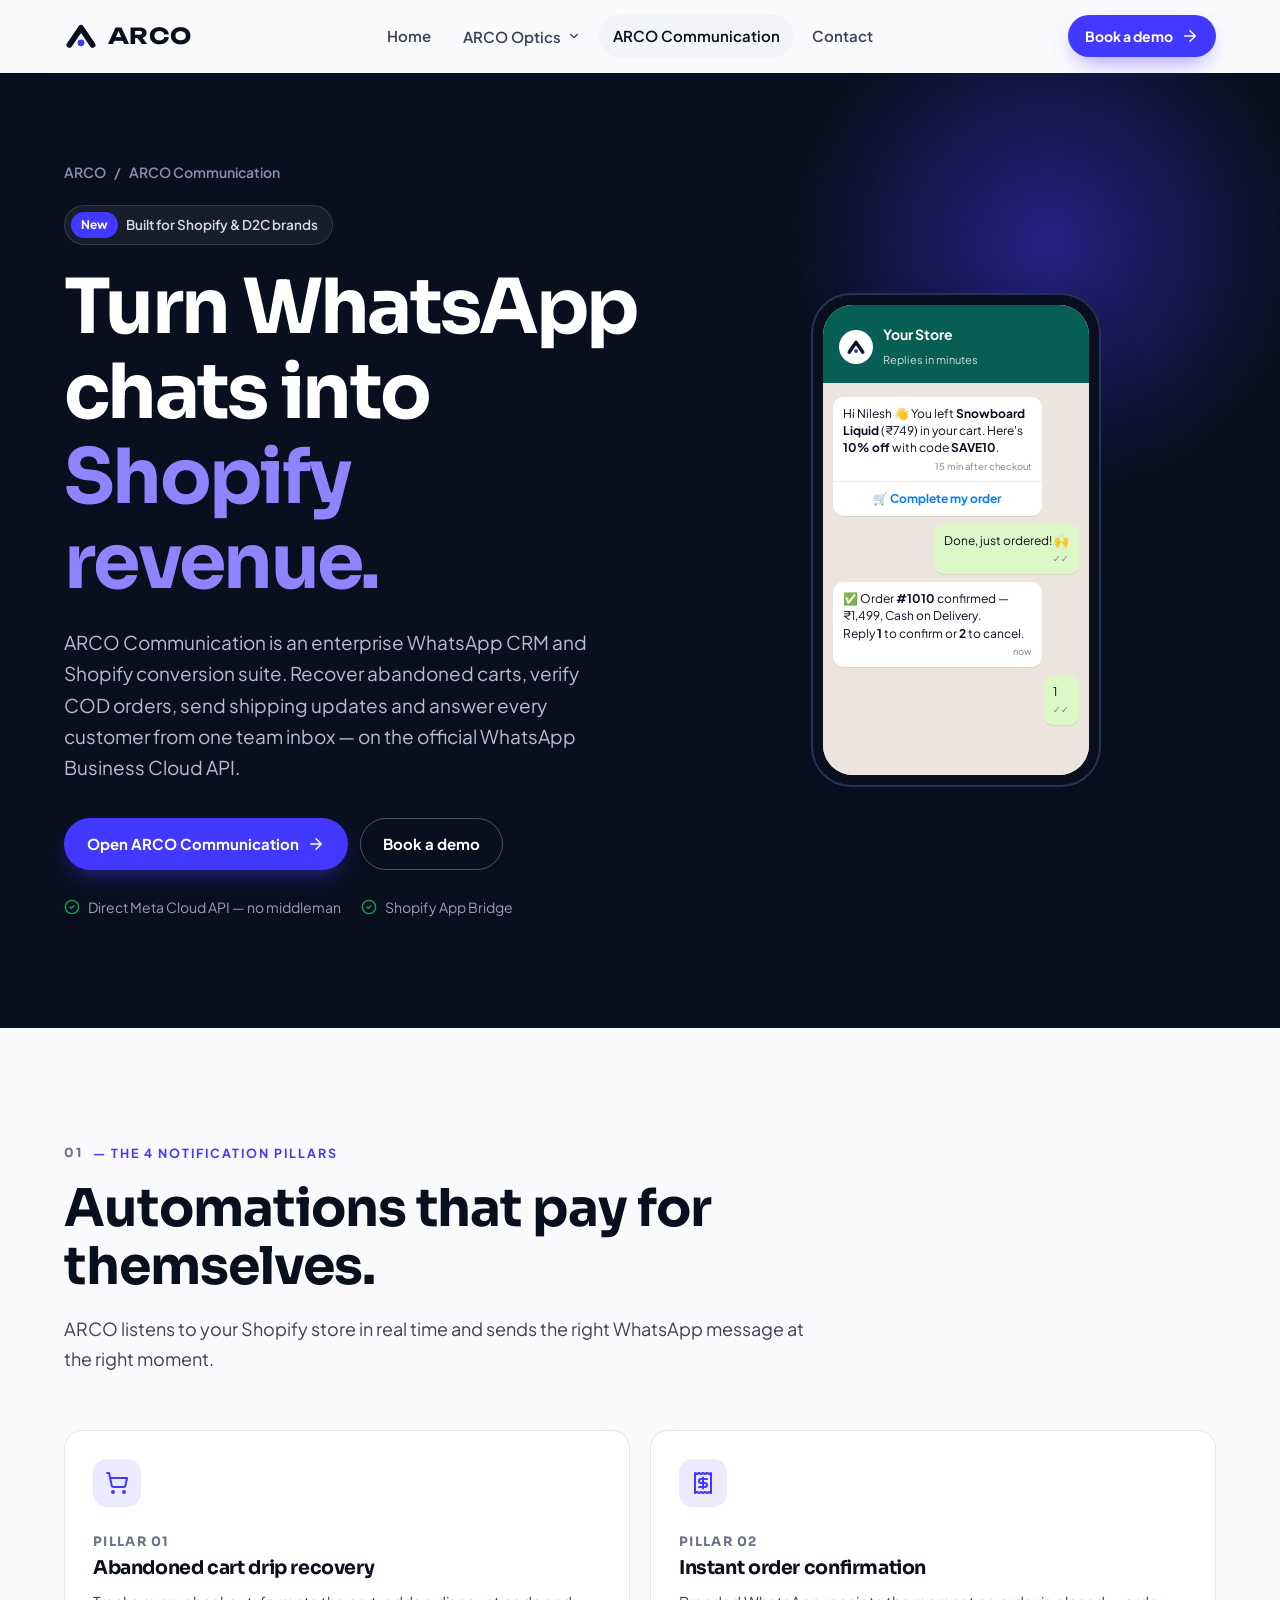
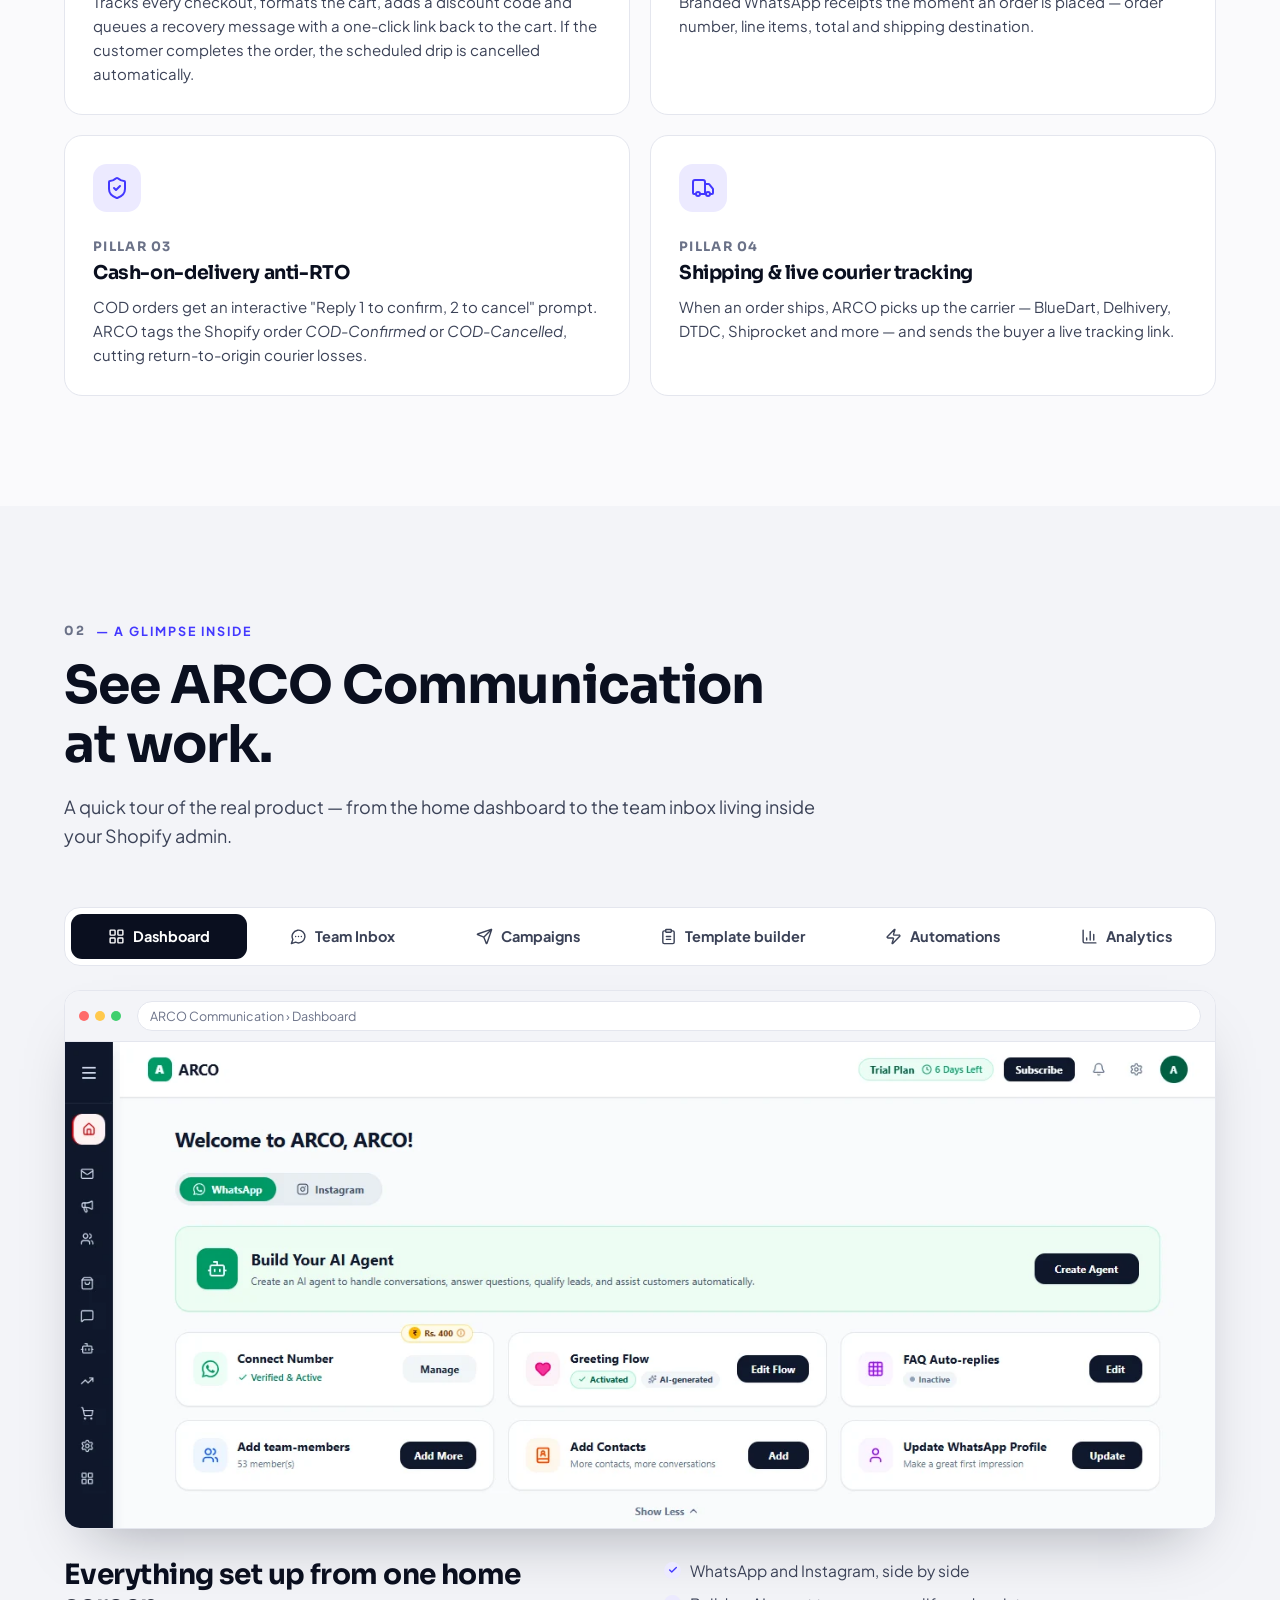
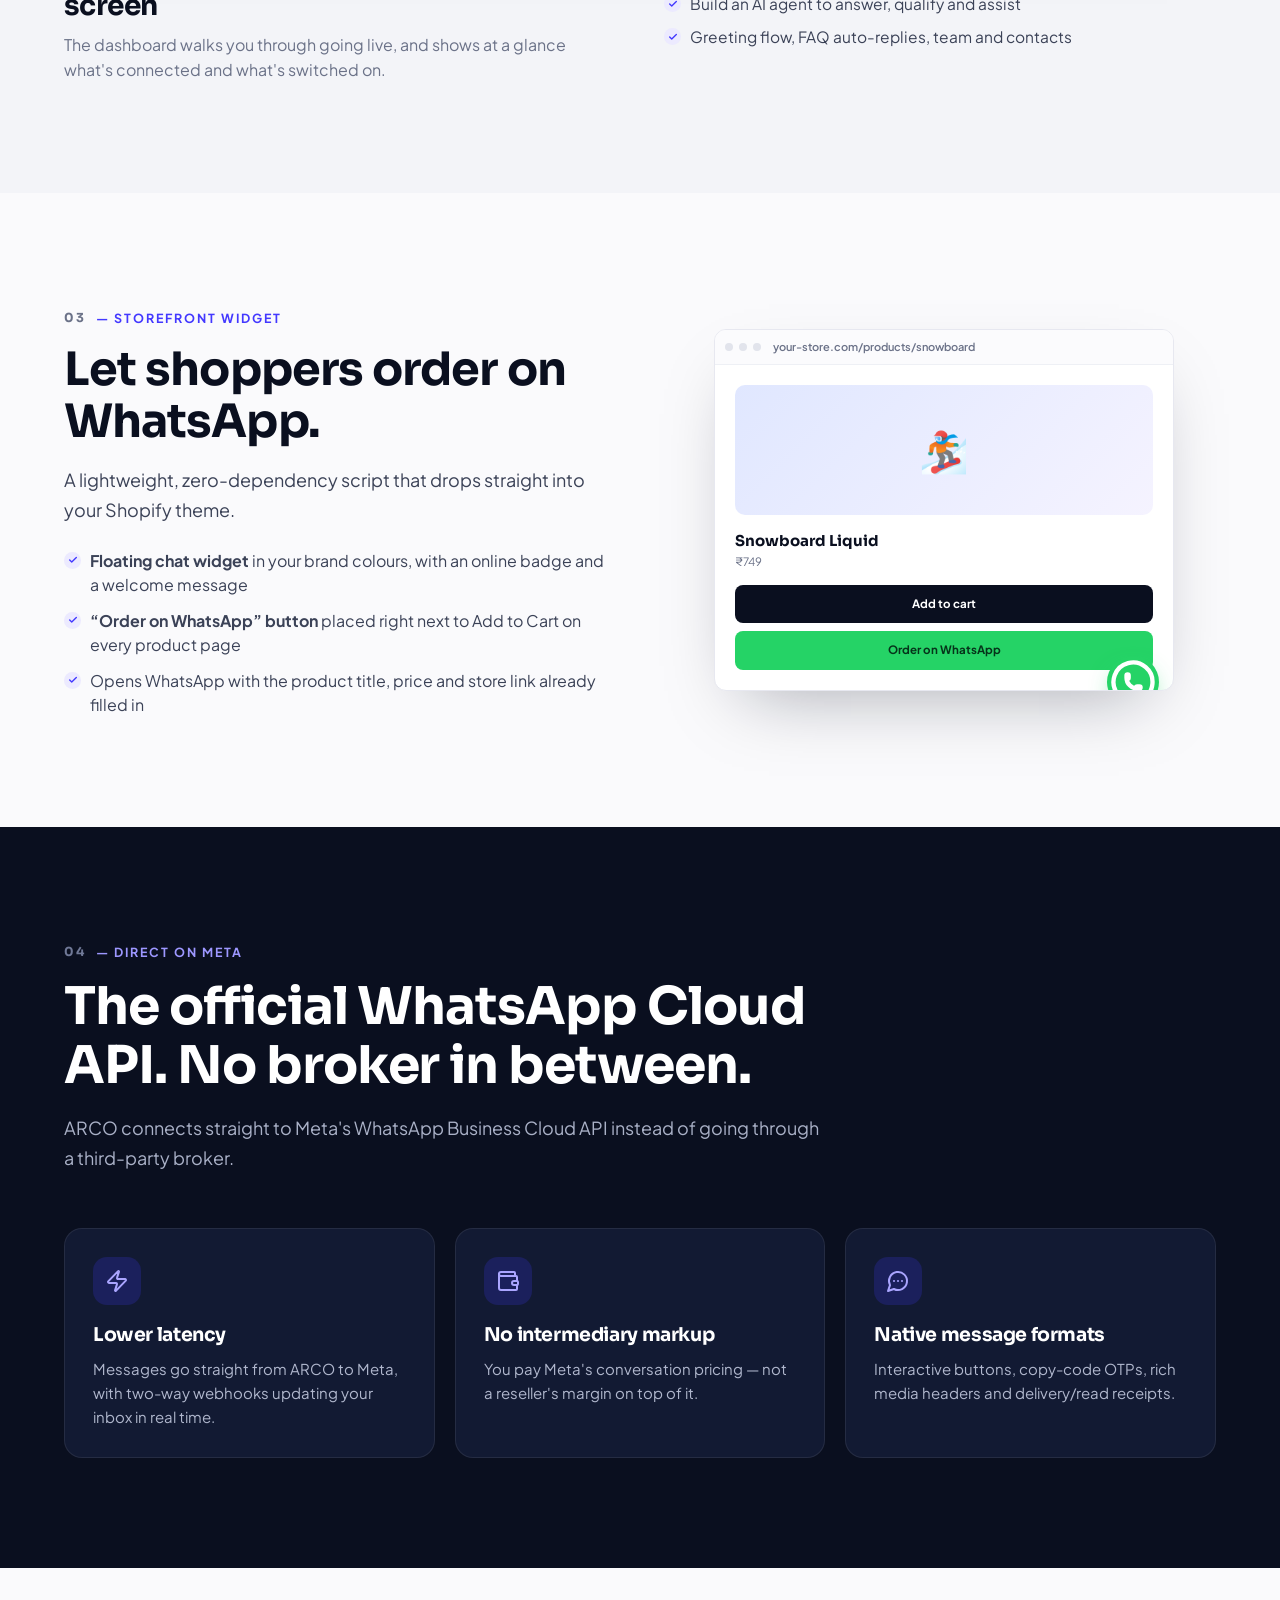
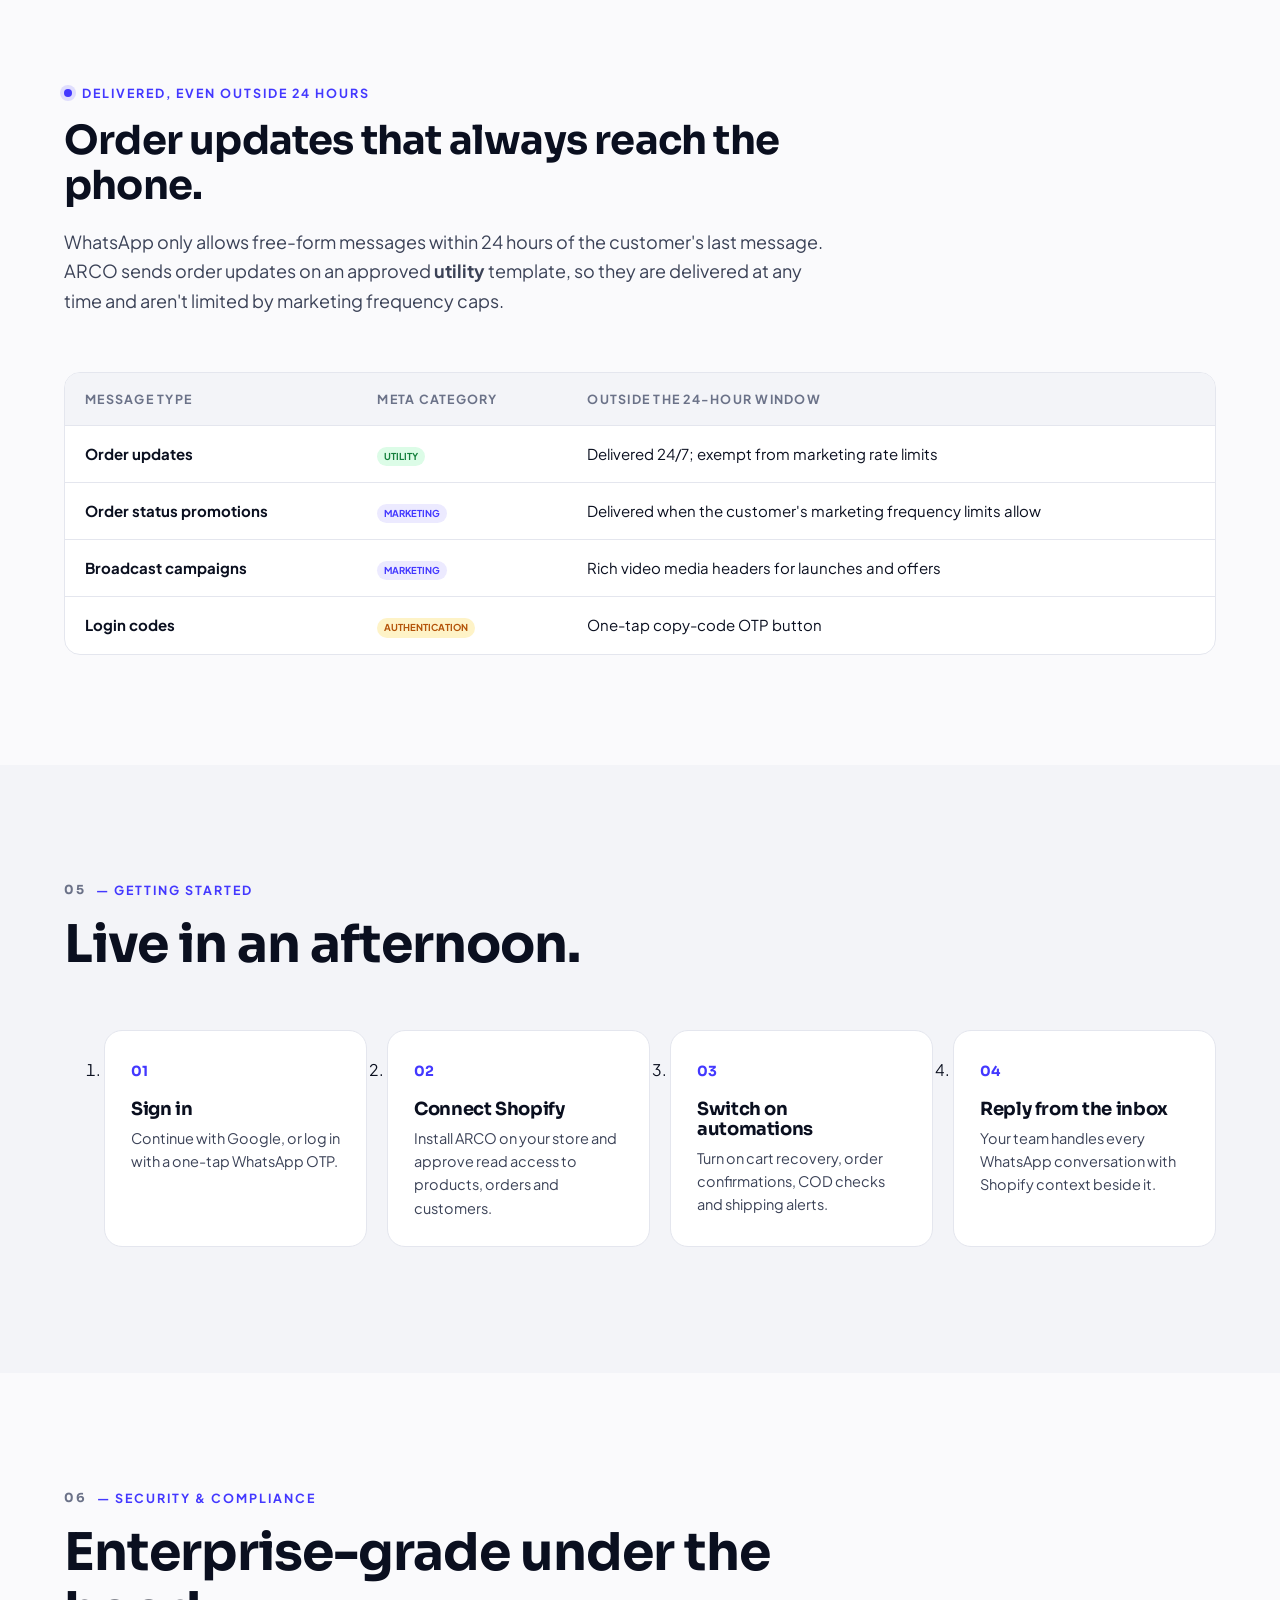
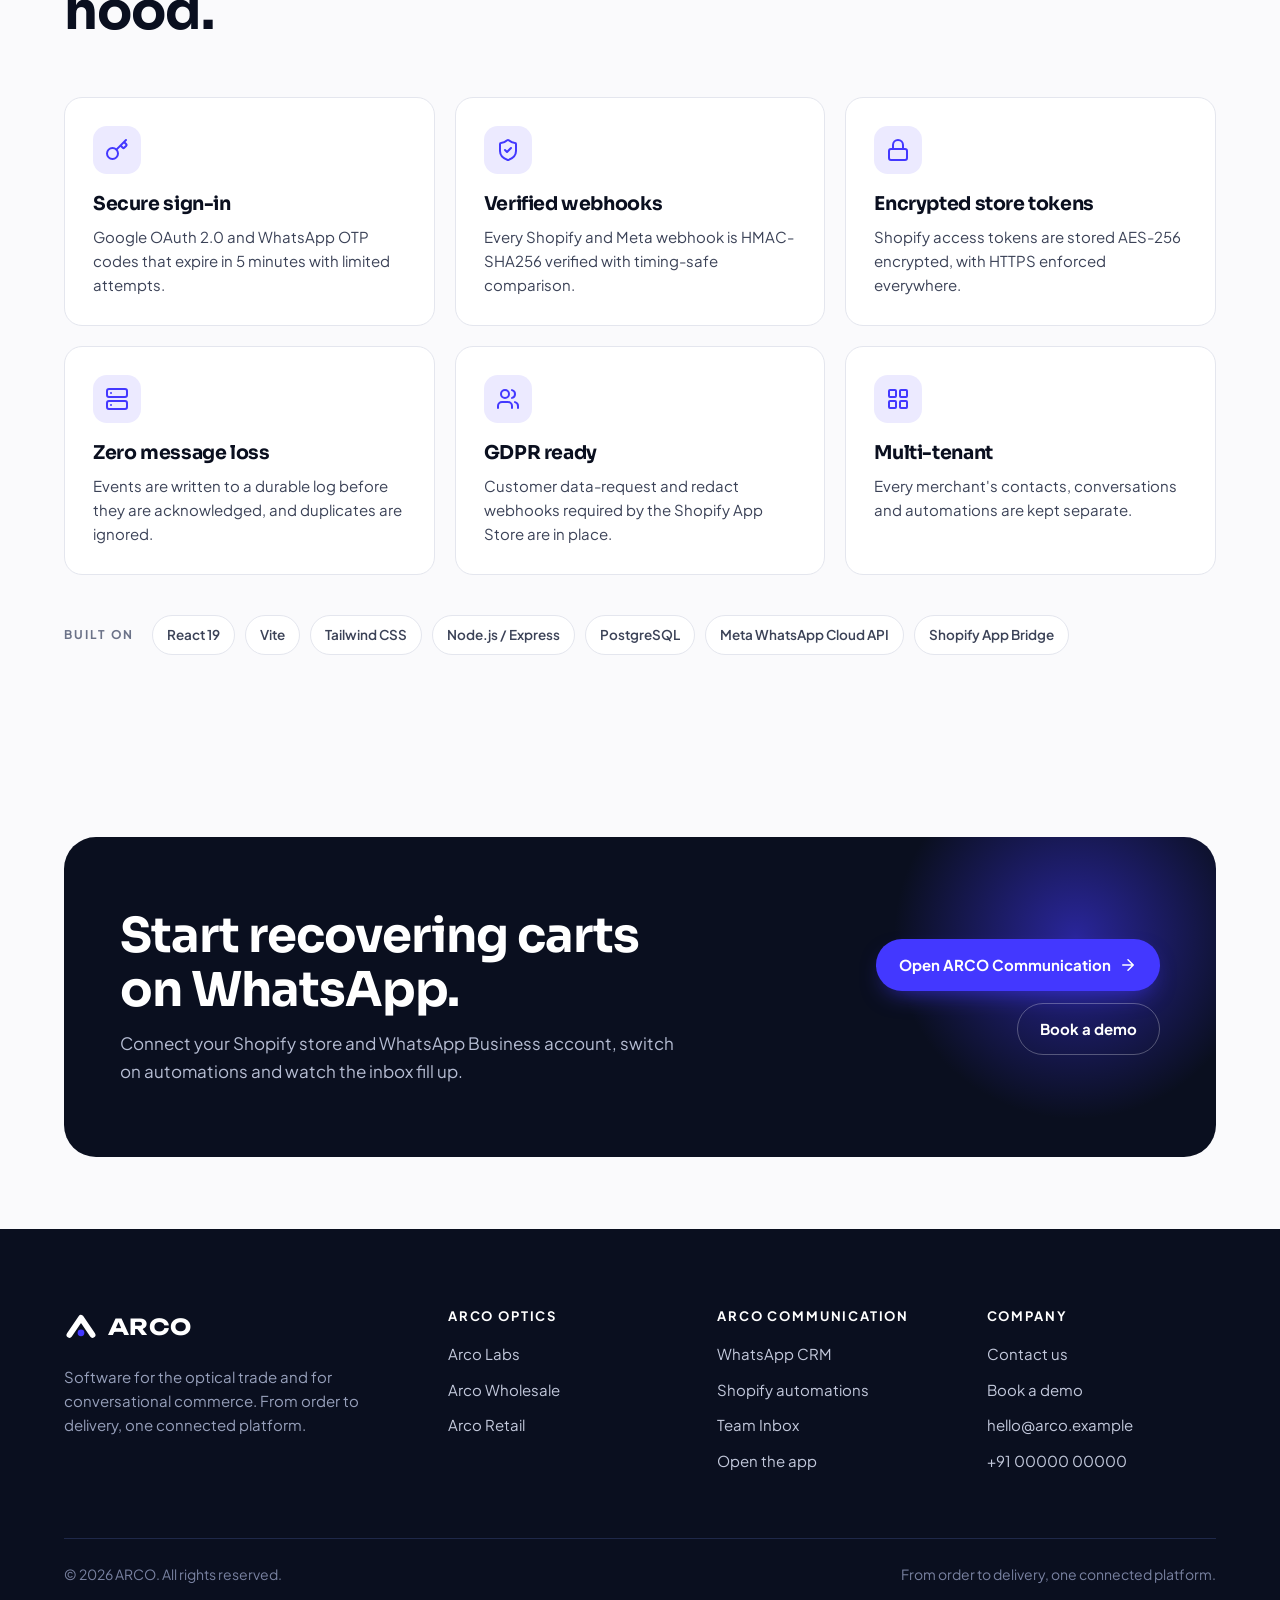
==== commit d4bf6f3e: "Add product tour to the ARCO Communication page New tabbed 'A glimpse inside' section with six real " ====
--- a/communication.html
+++ b/communication.html
@@ -89,38 +89,102 @@
     <section class="section section-tint" id="inbox">
       <div class="container">
         <div class="section-head reveal">
-          <span class="eyebrow"><span class="num">02</span> — Team Inbox</span>
-          <h2>Every chat, with the customer's Shopify story beside it.</h2>
-          <p class="lead">Your team replies on WhatsApp while a live Shopify drawer shows lifetime value, open carts and order history — with one-click actions.</p>
-        </div>
-        <div class="ui reveal" style="box-shadow:var(--shadow-lg)">
-          <div class="ui-bar"><i></i><i></i><i></i><b>ARCO Communication · Team Inbox</b></div>
-          <div class="inbox">
-            <div class="inbox-list">
-              <div class="on"><span class="av">NP</span><span><b>Nilesh Patel</b><small>Is COD available?</small></span><span class="un">2</span></div>
-              <div><span class="av">AK</span><span><b>Aisha Khan</b><small>Thanks, received it!</small></span></div>
-              <div><span class="av">RM</span><span><b>Rohan Mehta</b><small>Where is my order?</small></span><span class="un">1</span></div>
-              <div><span class="av">SV</span><span><b>Sneha Verma</b><small>Do you have size M?</small></span></div>
-            </div>
-            <div class="inbox-chat">
-              <div class="bubble">Hi, is COD available for the snowboard?<span class="meta">10:41</span></div>
-              <div class="bubble out">Yes! COD is available across India. Want me to send you the link to your saved cart?<span class="meta">10:42 ✓✓</span></div>
-              <div class="bubble">Yes please 🙏<span class="meta">10:42</span></div>
-              <div class="bubble out">Here you go — code SAVE10 is already applied 👉 your-store.com/cart/…<span class="meta">10:43 ✓✓</span></div>
-            </div>
-            <div class="inbox-drawer">
-              <div class="drawer-kpis">
-                <div><small>Lifetime value</small><b>₹12,480</b></div>
-                <div><small>Orders</small><b>7</b></div>
-                <div><small>Avg. order</small><b>₹1,783</b></div>
-                <div><small>Tier</small><b>Returning</b></div>
-              </div>
-              <div class="drawer-card"><h5>🛒 Active abandoned cart</h5>Snowboard Liquid × 1 · ₹749<div class="acts"><span>⚡ Send recovery</span><span>💬 Draft</span></div></div>
-              <div class="drawer-card"><h5>Recent orders</h5>
-                <div style="display:flex;justify-content:space-between">#1009 <span class="badge b-ok">Paid</span></div>
-                <div style="display:flex;justify-content:space-between;margin-top:4px">#1004 <span class="badge b-low">COD</span></div>
-                <div class="acts"><span>🚚 Tracking</span><span>🛡️ Verify COD</span></div>
-              </div>
+          <span class="eyebrow"><span class="num">02</span> — A glimpse inside</span>
+          <h2>See ARCO Communication at work.</h2>
+          <p class="lead">A quick tour of the real product — from the home dashboard to the team inbox living inside your Shopify admin.</p>
+        </div>
+        <div class="glimpse reveal" data-tabs>
+          <div class="glimpse-tabs" role="tablist" aria-label="Product tour">
+            <button role="tab" id="tab-dashboard" aria-controls="panel-dashboard" aria-selected="true"><svg aria-hidden="true"><use href="assets/icons.svg#grid"/></svg>Dashboard</button>
+            <button role="tab" id="tab-inbox" aria-controls="panel-inbox" aria-selected="false" tabindex="-1"><svg aria-hidden="true"><use href="assets/icons.svg#chat"/></svg>Team Inbox</button>
+            <button role="tab" id="tab-campaigns" aria-controls="panel-campaigns" aria-selected="false" tabindex="-1"><svg aria-hidden="true"><use href="assets/icons.svg#send"/></svg>Campaigns</button>
+            <button role="tab" id="tab-templates" aria-controls="panel-templates" aria-selected="false" tabindex="-1"><svg aria-hidden="true"><use href="assets/icons.svg#clipboard"/></svg>Template builder</button>
+            <button role="tab" id="tab-automations" aria-controls="panel-automations" aria-selected="false" tabindex="-1"><svg aria-hidden="true"><use href="assets/icons.svg#zap"/></svg>Automations</button>
+            <button role="tab" id="tab-analytics" aria-controls="panel-analytics" aria-selected="false" tabindex="-1"><svg aria-hidden="true"><use href="assets/icons.svg#chart"/></svg>Analytics</button>
+          </div>
+          
+          <div class="glimpse-panel" role="tabpanel" id="panel-dashboard" aria-labelledby="tab-dashboard">
+            <button class="shot" type="button" data-zoom="assets/img/communication/dashboard.webp" data-zoom-alt="ARCO Communication dashboard with AI agent setup, connected WhatsApp number, greeting flow and FAQ auto-replies">
+              <span class="shot-bar"><i></i><i></i><i></i><span>ARCO Communication › Dashboard</span></span>
+              <img src="assets/img/communication/dashboard.webp" width="1345" height="568" alt="ARCO Communication dashboard with AI agent setup, connected WhatsApp number, greeting flow and FAQ auto-replies" loading="lazy" />
+              <span class="shot-zoom"><svg aria-hidden="true"><use href="assets/icons.svg#scan"/></svg> Click to enlarge</span>
+            </button>
+            <div class="glimpse-caption">
+              <div>
+                <h3>Everything set up from one home screen</h3>
+                <p class="muted">The dashboard walks you through going live, and shows at a glance what's connected and what's switched on.</p>
+              </div>
+              <ul class="ticks"><li>WhatsApp and Instagram, side by side</li><li>Build an AI agent to answer, qualify and assist</li><li>Greeting flow, FAQ auto-replies, team and contacts</li></ul>
+            </div>
+          </div>
+          <div class="glimpse-panel" role="tabpanel" id="panel-inbox" aria-labelledby="tab-inbox" data-inactive>
+            <button class="shot" type="button" data-zoom="assets/img/communication/inbox.webp" data-zoom-alt="ARCO Communication team inbox inside Shopify admin showing WhatsApp conversations and a cart recovery message">
+              <span class="shot-bar"><i></i><i></i><i></i><span>Shopify admin › ARCO Communication › Team Inbox</span></span>
+              <img src="assets/img/communication/inbox.webp" width="1152" height="539" alt="ARCO Communication team inbox inside Shopify admin showing WhatsApp conversations and a cart recovery message" loading="lazy" />
+              <span class="shot-zoom"><svg aria-hidden="true"><use href="assets/icons.svg#scan"/></svg> Click to enlarge</span>
+            </button>
+            <div class="glimpse-caption">
+              <div>
+                <h3>Reply to customers without leaving Shopify</h3>
+                <p class="muted">The team inbox runs inside your Shopify admin. Every WhatsApp chat sits next to that customer's orders and carts.</p>
+              </div>
+              <ul class="ticks"><li>Open chats tagged by source, such as campaign leads</li><li>See who is online and inside the 24-hour window</li><li>Cart recovery and COD messages in the same thread</li></ul>
+            </div>
+          </div>
+          <div class="glimpse-panel" role="tabpanel" id="panel-campaigns" aria-labelledby="tab-campaigns" data-inactive>
+            <button class="shot" type="button" data-zoom="assets/img/communication/campaigns.webp" data-zoom-alt="Create New Campaign window listing Meta approved WhatsApp templates with a phone preview of the message">
+              <span class="shot-bar"><i></i><i></i><i></i><span>Campaigns › Create new campaign</span></span>
+              <img src="assets/img/communication/campaigns.webp" width="940" height="550" alt="Create New Campaign window listing Meta approved WhatsApp templates with a phone preview of the message" loading="lazy" />
+              <span class="shot-zoom"><svg aria-hidden="true"><use href="assets/icons.svg#scan"/></svg> Click to enlarge</span>
+            </button>
+            <div class="glimpse-caption">
+              <div>
+                <h3>Launch a broadcast in a few clicks</h3>
+                <p class="muted">Pick a Meta-approved template or start from a sample idea, and see exactly how it will look on a customer's phone.</p>
+              </div>
+              <ul class="ticks"><li>Approved templates, ready to send</li><li>Ready-made sample ideas to start from</li><li>Live phone preview before you send</li></ul>
+            </div>
+          </div>
+          <div class="glimpse-panel" role="tabpanel" id="panel-templates" aria-labelledby="tab-templates" data-inactive>
+            <button class="shot" type="button" data-zoom="assets/img/communication/templates.webp" data-zoom-alt="New WhatsApp Template builder with template details, header options and a live message preview">
+              <span class="shot-bar"><i></i><i></i><i></i><span>Templates › New WhatsApp template</span></span>
+              <img src="assets/img/communication/templates.webp" width="1345" height="493" alt="New WhatsApp Template builder with template details, header options and a live message preview" loading="lazy" />
+              <span class="shot-zoom"><svg aria-hidden="true"><use href="assets/icons.svg#scan"/></svg> Click to enlarge</span>
+            </button>
+            <div class="glimpse-caption">
+              <div>
+                <h3>Design templates and submit them to Meta</h3>
+                <p class="muted">Build WhatsApp-compliant message templates step by step, with a live preview as you type.</p>
+              </div>
+              <ul class="ticks"><li>Text, image, video or document headers</li><li>Variables for names, order numbers and more</li><li>Save a draft or submit for approval from the same page</li></ul>
+            </div>
+          </div>
+          <div class="glimpse-panel" role="tabpanel" id="panel-automations" aria-labelledby="tab-automations" data-inactive>
+            <button class="shot" type="button" data-zoom="assets/img/communication/automations.webp" data-zoom-alt="Basic Automations page with working hours, out of office, welcome and delayed response messages">
+              <span class="shot-bar"><i></i><i></i><i></i><span>Automation › Basic automations</span></span>
+              <img src="assets/img/communication/automations.webp" width="1345" height="553" alt="Basic Automations page with working hours, out of office, welcome and delayed response messages" loading="lazy" />
+              <span class="shot-zoom"><svg aria-hidden="true"><use href="assets/icons.svg#scan"/></svg> Click to enlarge</span>
+            </button>
+            <div class="glimpse-caption">
+              <div>
+                <h3>Answer instantly, even when you're away</h3>
+                <p class="muted">Set your working hours once and let ARCO handle welcomes, out-of-office replies and delayed-response nudges.</p>
+              </div>
+              <ul class="ticks"><li>Welcome, out-of-office and delayed replies</li><li>Custom auto-replies, workflows and AI intent matching</li><li>WhatsApp AI agent, WhatsApp forms and a test simulator</li></ul>
+            </div>
+          </div>
+          <div class="glimpse-panel" role="tabpanel" id="panel-analytics" aria-labelledby="tab-analytics" data-inactive>
+            <button class="shot" type="button" data-zoom="assets/img/communication/analytics.webp" data-zoom-alt="Chat analytics showing automation messages sent, total conversations, response wait times and resolution time">
+              <span class="shot-bar"><i></i><i></i><i></i><span>Support › Chat analytics</span></span>
+              <img src="assets/img/communication/analytics.webp" width="1048" height="477" alt="Chat analytics showing automation messages sent, total conversations, response wait times and resolution time" loading="lazy" />
+              <span class="shot-zoom"><svg aria-hidden="true"><use href="assets/icons.svg#scan"/></svg> Click to enlarge</span>
+            </button>
+            <div class="glimpse-caption">
+              <div>
+                <h3>Know how fast your team responds</h3>
+                <p class="muted">Chat analytics show whether customers get timely replies and how quickly their issues are resolved.</p>
+              </div>
+              <ul class="ticks"><li>Automation messages sent, by type</li><li>Conversations, responded and resolved</li><li>First-response, average wait and resolution times</li></ul>
             </div>
           </div>
         </div>
--- a/assets/styles.css
+++ b/assets/styles.css
@@ -596,6 +596,111 @@
 .hero-panel .fc2 i { background: var(--indigo-soft); color: var(--indigo); }
 @media (max-width: 600px) { .hero-panel .fc1 { left: 8px; } .hero-panel .fc2 { right: 8px; } }
 
+/* ---------- Real product screenshots ---------- */
+.hero-shot { display: block; width: 100%; padding: 0; border: 0; background: none; cursor: zoom-in; border-radius: 22px; overflow: hidden; box-shadow: 0 40px 80px -30px rgba(0,0,0,.7), 0 0 0 1px rgba(255,255,255,.08); transition: transform .3s; }
+.hero-shot:hover { transform: translateY(-4px); }
+.hero-shot img { width: 100%; height: auto; }
+
+.feature-rows { display: grid; gap: 88px; }
+@media (max-width: 760px) { .feature-rows { gap: 64px; } }
+.feature-row { display: grid; grid-template-columns: 1.45fr 1fr; gap: 56px; align-items: center; }
+.feature-row.reverse > .shot { order: 2; }
+@media (max-width: 960px) { .feature-row { grid-template-columns: 1fr; gap: 28px; } .feature-row.reverse > .shot { order: 0; } }
+.shot {
+  position: relative; display: block; width: 100%; padding: 0; text-align: left; cursor: zoom-in; font: inherit;
+  background: #fff; border: 1px solid var(--line); border-radius: 16px; overflow: hidden;
+  box-shadow: 0 30px 60px -28px rgba(10,15,31,.35); transition: transform .25s, box-shadow .25s;
+}
+.shot:hover { transform: translateY(-4px); box-shadow: 0 40px 70px -28px rgba(67,56,255,.35); }
+.shot-bar { display: flex; align-items: center; gap: 6px; padding: 10px 14px; background: var(--surface-2); border-bottom: 1px solid var(--line); }
+.shot-bar i { width: 10px; height: 10px; border-radius: 50%; background: #d7d9e3; }
+.shot-bar i:first-child { background: #ff6b6b; } .shot-bar i:nth-child(2) { background: #ffc94d; } .shot-bar i:nth-child(3) { background: #3ecf6e; }
+.shot-bar span { margin-left: 10px; flex: 1; padding: 4px 12px; border-radius: 999px; background: #fff; border: 1px solid var(--line); font-size: 12.5px; color: var(--ink-3); white-space: nowrap; overflow: hidden; text-overflow: ellipsis; }
+.shot img { width: 100%; height: auto; }
+.shot-zoom {
+  position: absolute; right: 14px; bottom: 14px; display: inline-flex; align-items: center; gap: 6px; padding: 8px 12px; border-radius: 999px;
+  background: rgba(10,15,31,.85); color: #fff; font-size: 12.5px; font-weight: 600; opacity: 0; transform: translateY(6px); transition: .2s;
+}
+.shot-zoom svg { width: 14px; height: 14px; }
+.shot:hover .shot-zoom, .shot:focus-visible .shot-zoom { opacity: 1; transform: none; }
+@media (hover: none) { .shot-zoom { opacity: 1; transform: none; } }
+.feature-text .kicker { display: inline-flex; align-items: center; gap: 10px; font-size: 12.5px; font-weight: 700; letter-spacing: .14em; text-transform: uppercase; color: var(--indigo); }
+.feature-text .step { display: inline-grid; place-items: center; width: 30px; height: 30px; border-radius: 50%; background: var(--navy); color: #fff; font-size: 13px; letter-spacing: 0; }
+.feature-text h3 { font-size: clamp(26px, 3vw, 34px); margin: 16px 0 12px; }
+.feature-text .ticks { margin-top: 20px; display: grid; gap: 11px; }
+.feature-text .ticks li { font-size: 15.5px; }
+
+/* Tabbed product tour ("A glimpse inside") */
+.glimpse-tabs { display: flex; gap: 6px; padding: 6px; margin-bottom: 24px; background: var(--surface); border: 1px solid var(--line); border-radius: 16px; overflow-x: auto; scrollbar-width: none; }
+.glimpse-tabs::-webkit-scrollbar { display: none; }
+.glimpse-tabs button {
+  flex: 1 0 auto; display: inline-flex; align-items: center; justify-content: center; gap: 8px; padding: 11px 16px; border: 0; border-radius: 11px;
+  background: none; font: inherit; font-size: 14.5px; font-weight: 700; color: var(--ink-2); cursor: pointer; white-space: nowrap; transition: background .15s, color .15s;
+}
+.glimpse-tabs button svg { width: 17px; height: 17px; }
+.glimpse-tabs button:hover { background: var(--surface-2); color: var(--ink); }
+.glimpse-tabs button[aria-selected="true"] { background: var(--navy); color: #fff; }
+.glimpse-panel[hidden] { display: none; }
+.glimpse-panel .shot img { background: #f6f7fb; }
+.glimpse-caption { display: grid; grid-template-columns: 1fr 1fr; gap: 20px 48px; align-items: start; margin-top: 30px; }
+.glimpse-caption h3 { font-size: clamp(22px, 2.6vw, 28px); margin-bottom: 10px; }
+.glimpse-caption .ticks { display: grid; gap: 10px; }
+.glimpse-caption .ticks li { font-size: 15.5px; }
+.no-js .glimpse-panel + .glimpse-panel { margin-top: 56px; }
+@media (max-width: 760px) { .glimpse-caption { grid-template-columns: 1fr; margin-top: 22px; } .glimpse-tabs button { flex: 0 0 auto; } }
+
+/* Real phone screenshots (images already have rounded, transparent corners) */
+.device {
+  display: block; width: 100%; padding: 0; border: 0; background: none; cursor: zoom-in;
+  border-radius: 14% / 6.3%; box-shadow: 0 0 0 7px var(--navy), 0 0 0 8px #2a3358, 0 40px 70px -30px rgba(10,15,31,.55);
+  transition: transform .25s, box-shadow .25s;
+}
+.device img { width: 100%; height: auto; }
+.device:hover { transform: translateY(-6px); }
+
+.phone-duo { position: relative; max-width: 470px; margin: 0 auto; aspect-ratio: 470 / 560; width: 100%; }
+.phone-duo .device { position: absolute; width: 53%; }
+.phone-duo .front { left: 4%; top: 0; z-index: 2; }
+.phone-duo .back { right: 2%; top: 9%; transform: rotate(5deg); opacity: .96; }
+.phone-duo .back:hover { transform: rotate(5deg) translateY(-6px); }
+.phone-duo .float-card { z-index: 3; }
+.phone-duo .fc-duo { right: 0; bottom: 4%; position: absolute; background: #fff; border-radius: 14px; padding: 12px 14px; box-shadow: var(--shadow-lg); display: flex; gap: 10px; align-items: center; font-size: 13px; font-weight: 700; animation: float 6s ease-in-out infinite; }
+.phone-duo .fc-duo small { display: block; font-weight: 500; color: var(--ink-3); font-size: 11.5px; }
+.phone-duo .fc-duo i { width: 32px; height: 32px; border-radius: 10px; display: grid; place-items: center; background: var(--indigo-soft); color: var(--indigo); flex: none; }
+.phone-duo .fc-duo i svg { width: 18px; height: 18px; }
+@media (max-width: 960px) { .phone-duo { max-width: 400px; margin-top: 16px; } }
+
+.phone-gallery { display: grid; grid-template-columns: repeat(4, 1fr); gap: 36px 28px; }
+@media (max-width: 1100px) { .phone-gallery { grid-template-columns: repeat(2, 1fr); max-width: 720px; margin: 0 auto; } }
+.phone-card .device { margin: 0 auto 30px; max-width: 260px; }
+.swipe-hint { display: none; }
+/* Phones: a swipeable row of smaller screens, with the next one peeking in */
+@media (max-width: 620px) {
+  .phone-gallery {
+    display: flex; gap: 18px; max-width: none; margin: 0 -16px; padding: 12px 16px 20px;
+    overflow-x: auto; scroll-snap-type: x mandatory; scroll-padding: 0 16px; -webkit-overflow-scrolling: touch; scrollbar-width: none;
+  }
+  .phone-gallery::-webkit-scrollbar { display: none; }
+  .phone-card { flex: 0 0 74%; scroll-snap-align: start; }
+  .phone-card .device { max-width: 200px; margin: 0 0 24px 7px; }
+  .phone-card h3 { font-size: 19px; }
+  .swipe-hint { display: flex; align-items: center; gap: 8px; margin-top: 4px; font-size: 13.5px; font-weight: 600; color: var(--ink-3); }
+  .swipe-hint svg { width: 16px; height: 16px; color: var(--indigo); }
+}
+.phone-card .kicker { display: inline-flex; align-items: center; gap: 10px; font-size: 12px; font-weight: 700; letter-spacing: .14em; text-transform: uppercase; color: var(--indigo); }
+.phone-card .step { display: inline-grid; place-items: center; width: 26px; height: 26px; border-radius: 50%; background: var(--navy); color: #fff; font-size: 12px; letter-spacing: 0; }
+.phone-card h3 { font-size: 21px; margin: 12px 0 8px; }
+.phone-card p { font-size: 15px; }
+.phone-card .ticks { margin-top: 14px; display: grid; gap: 8px; }
+
+/* Lightbox */
+.lightbox { position: fixed; inset: 0; z-index: 100; display: grid; place-items: center; padding: 24px; background: rgba(6,9,20,.88); backdrop-filter: blur(6px); opacity: 0; visibility: hidden; transition: .2s; cursor: zoom-out; }
+.lightbox.open { opacity: 1; visibility: visible; }
+.lightbox img { max-width: min(1600px, 100%); max-height: calc(100vh - 96px); width: auto; height: auto; border-radius: 12px; box-shadow: 0 40px 100px -20px rgba(0,0,0,.8); }
+.lightbox-close { position: absolute; top: 18px; right: 18px; width: 44px; height: 44px; border-radius: 50%; border: 1px solid rgba(255,255,255,.2); background: rgba(255,255,255,.08); color: #fff; display: grid; place-items: center; cursor: pointer; }
+.lightbox-close svg { width: 20px; height: 20px; }
+body.lightbox-open { overflow: hidden; }
+
 /* Reveal on scroll */
 .reveal { opacity: 0; transform: translateY(18px); transition: opacity .6s ease, transform .6s ease; }
 .reveal.in { opacity: 1; transform: none; }
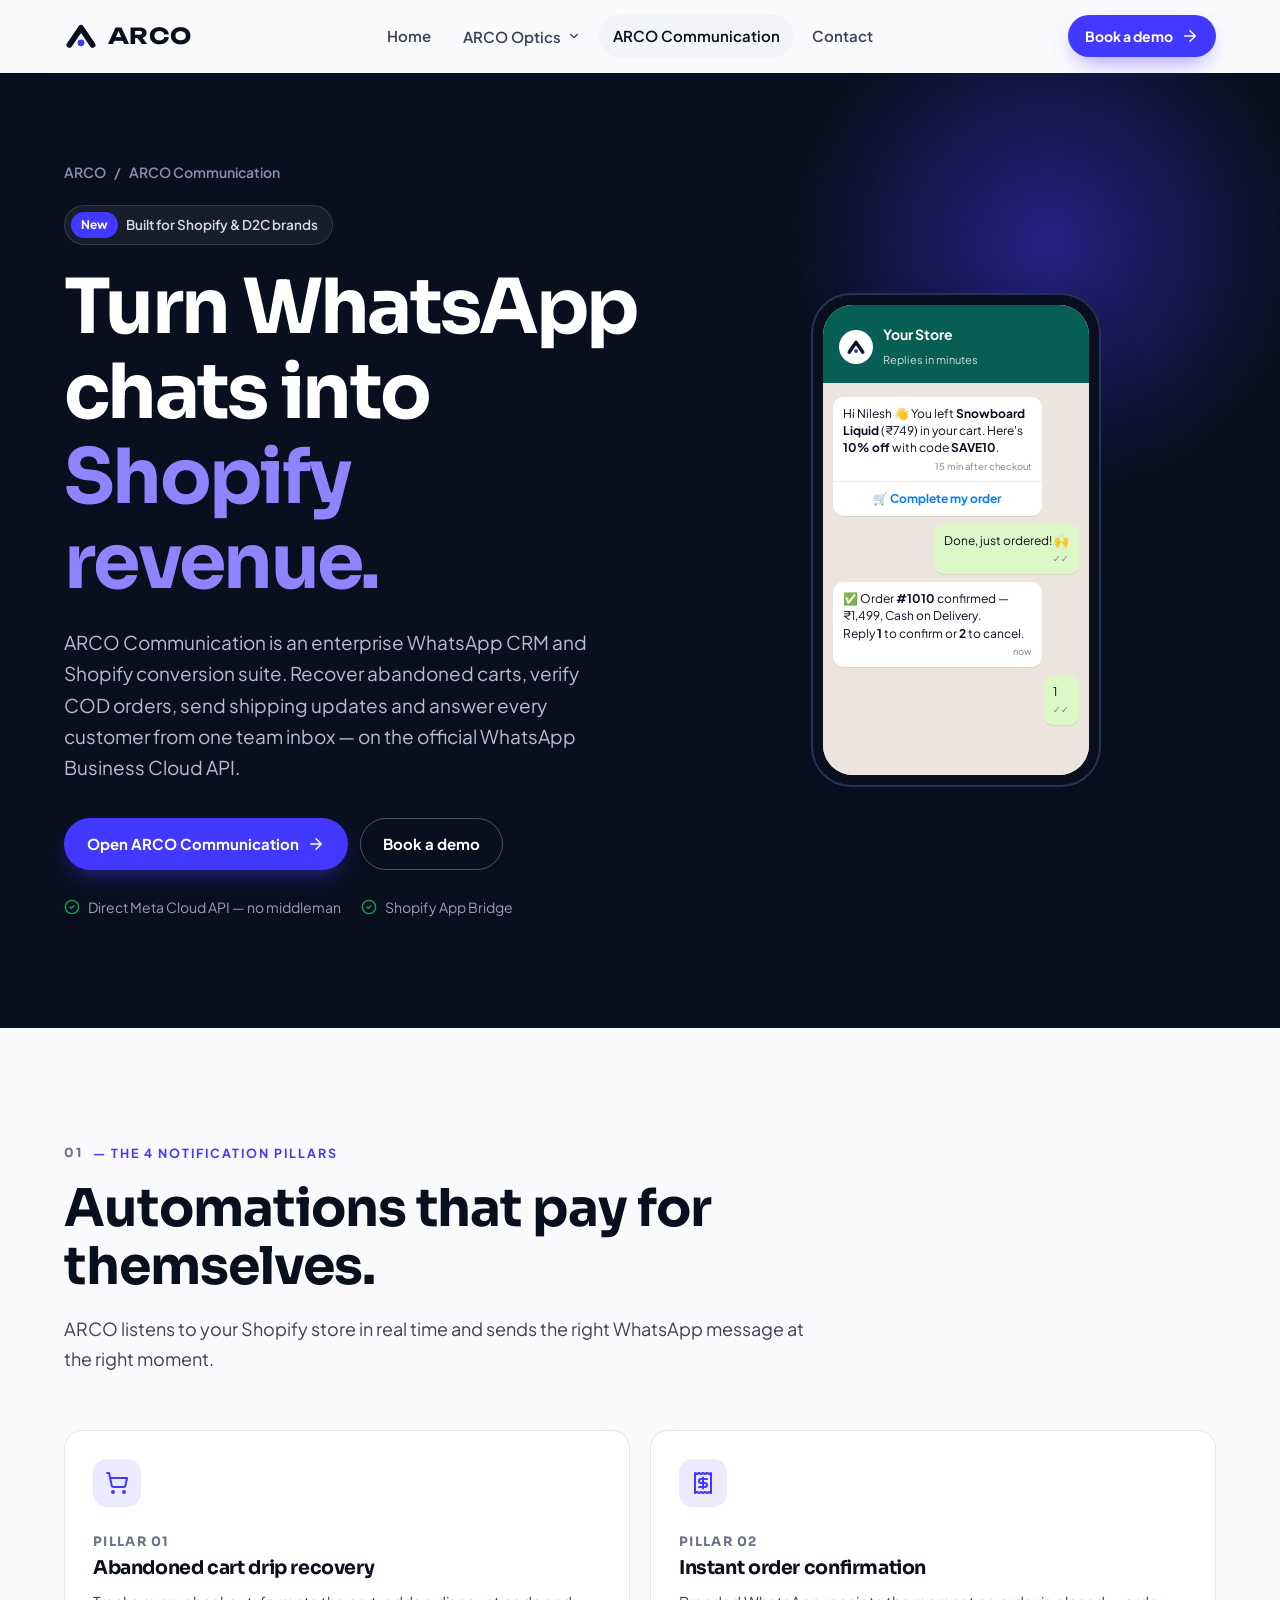
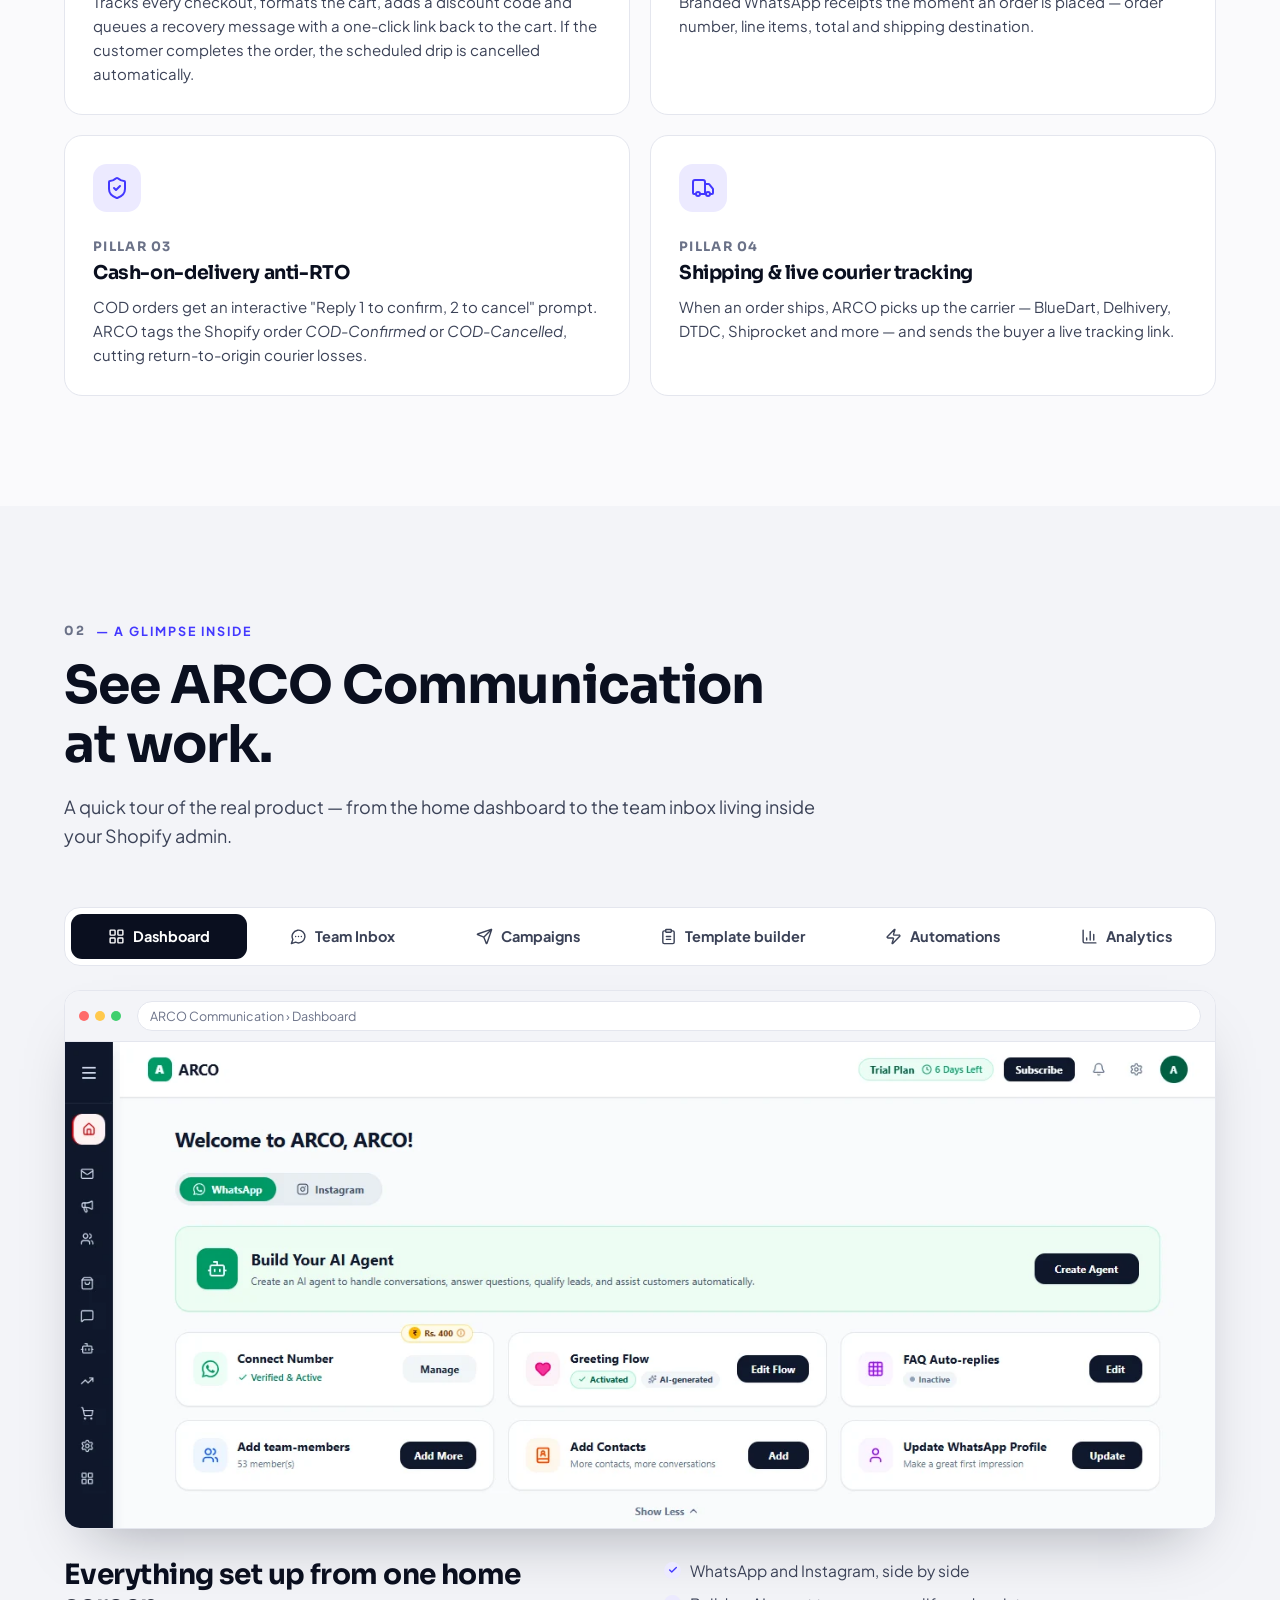
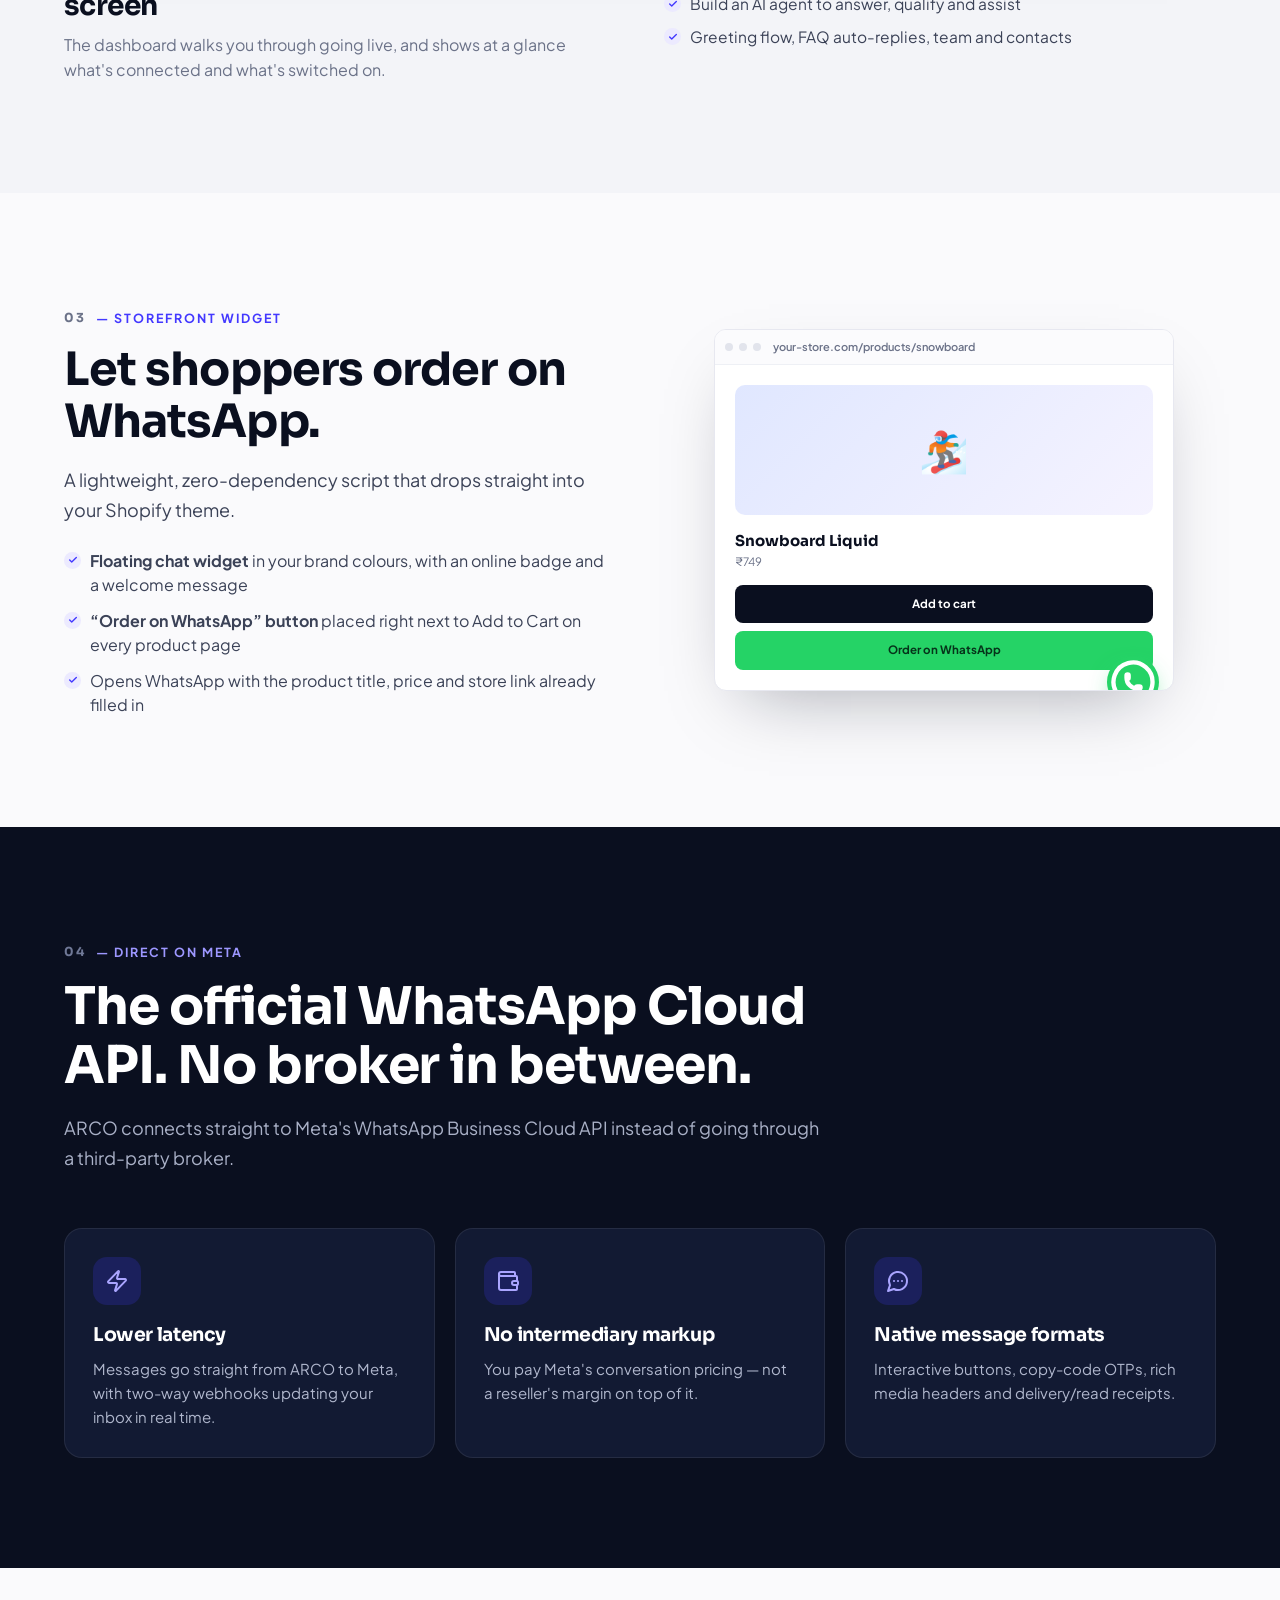
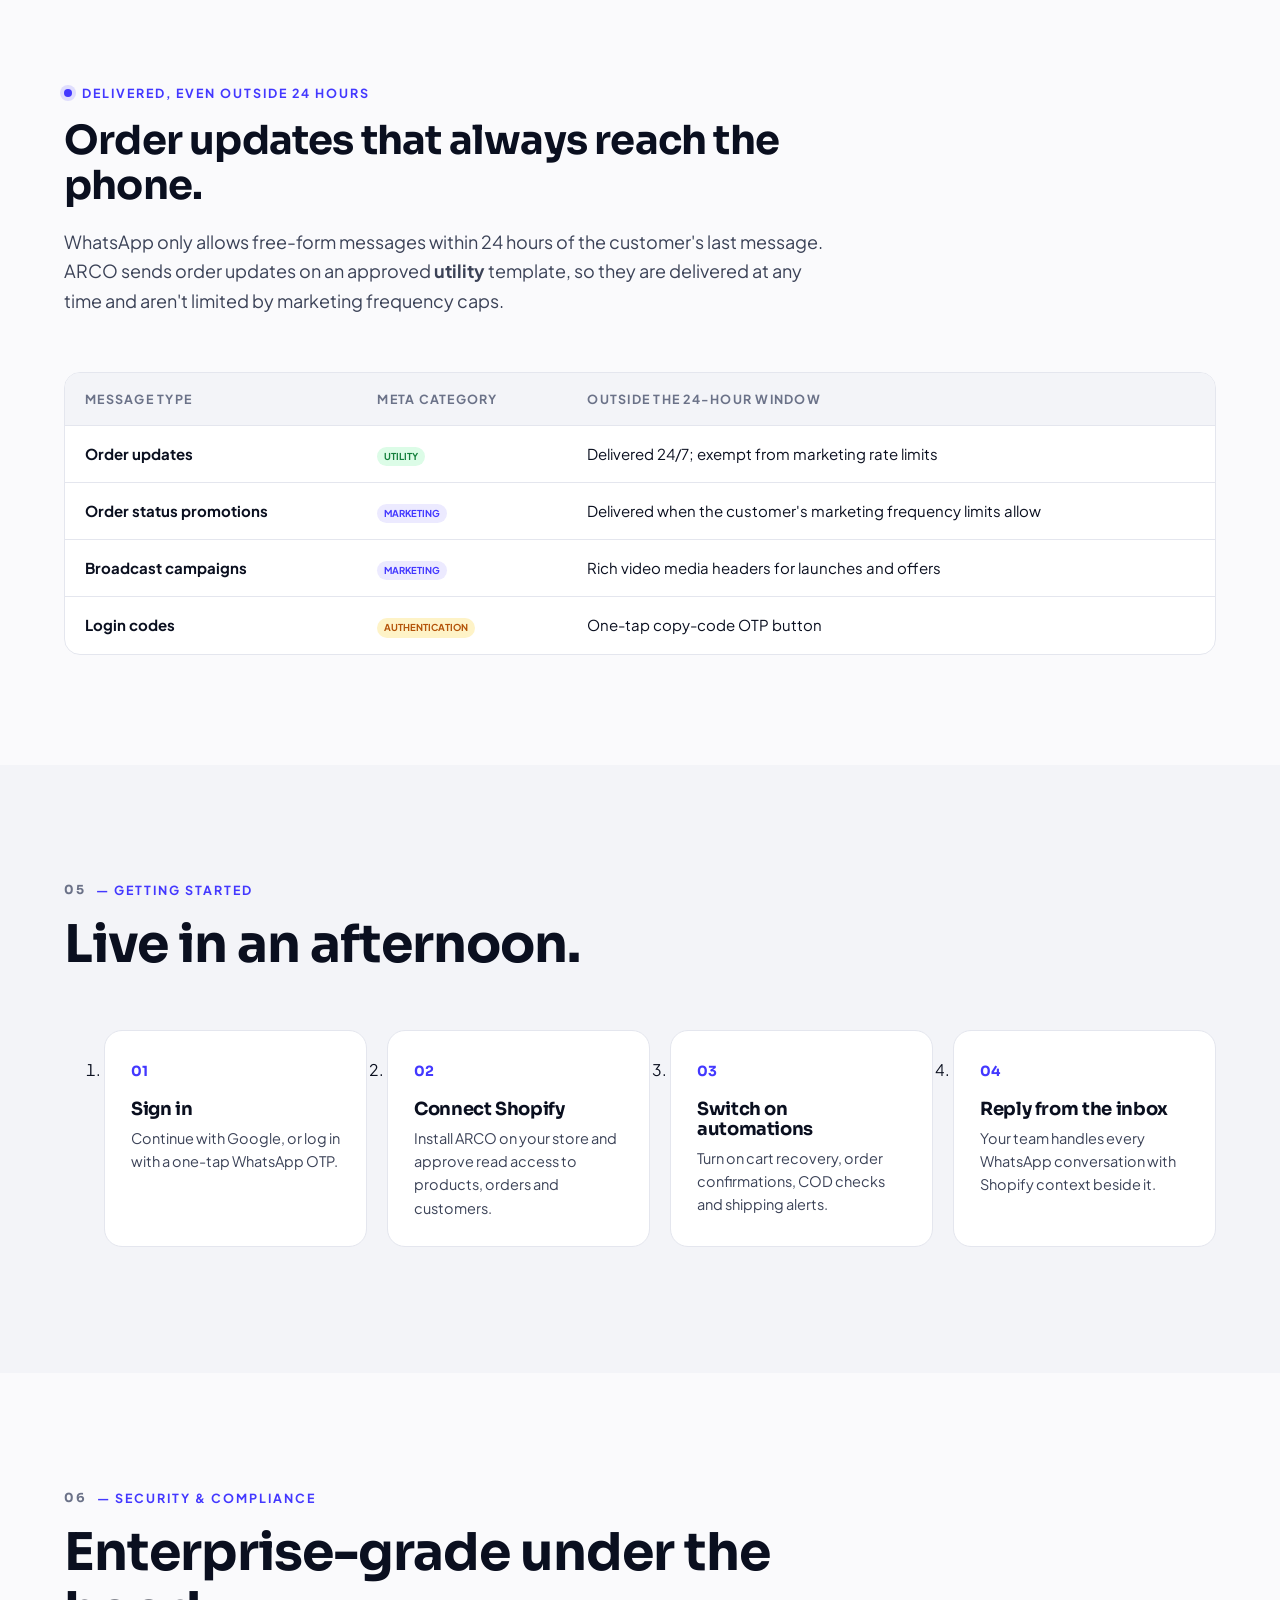
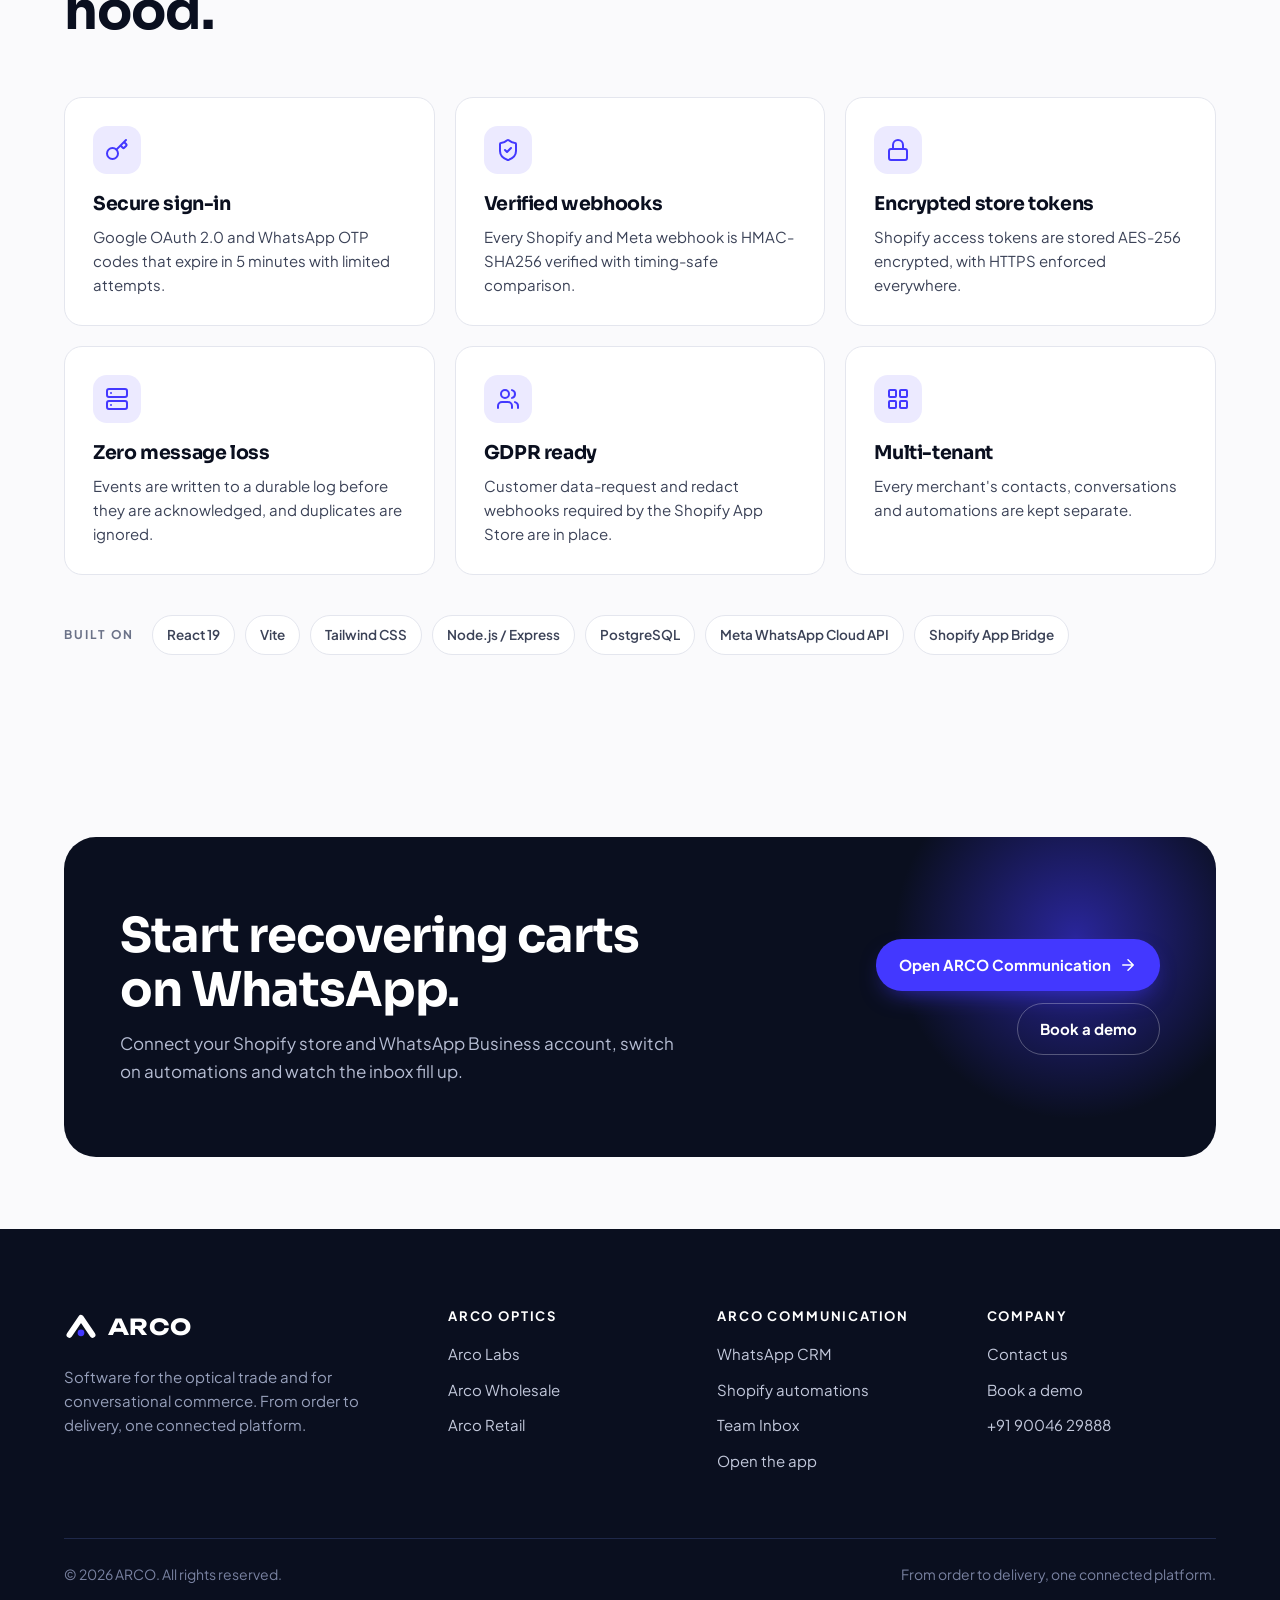
==== commit 88ffc2ba: "Version CSS/JS links so browsers pick up changes immediately Hostinger caches assets for 7 days; lin" ====
--- a/communication.html
+++ b/communication.html
@@ -12,7 +12,7 @@
   <link rel="preconnect" href="https://fonts.googleapis.com" />
   <link rel="preconnect" href="https://fonts.gstatic.com" crossorigin />
   <link href="https://fonts.googleapis.com/css2?family=Plus+Jakarta+Sans:wght@400;500;600;700;800&family=Sora:wght@600;700&family=Unbounded:wght@700&display=swap" rel="stylesheet" />
-  <link rel="stylesheet" href="assets/styles.css" />
+  <link rel="stylesheet" href="assets/styles.css?v=edff0a42" />
 </head>
 <body>
   <header class="site-header">
@@ -339,6 +339,6 @@
       </div>
     </div>
   </footer>
-  <script src="assets/main.js" defer></script>
+  <script src="assets/main.js?v=603edc1b" defer></script>
 </body>
 </html>
--- a/assets/styles.css
+++ b/assets/styles.css
@@ -52,6 +52,7 @@
 .container { width: 100%; max-width: var(--container); margin: 0 auto; padding: 0 24px; }
 @media (max-width: 600px) { .container { padding: 0 16px; } }
 
+[hidden] { display: none !important; }
 .sr-only { position: absolute; width: 1px; height: 1px; overflow: hidden; clip: rect(0 0 0 0); white-space: nowrap; }
 
 /* ---------- Logo ---------- */
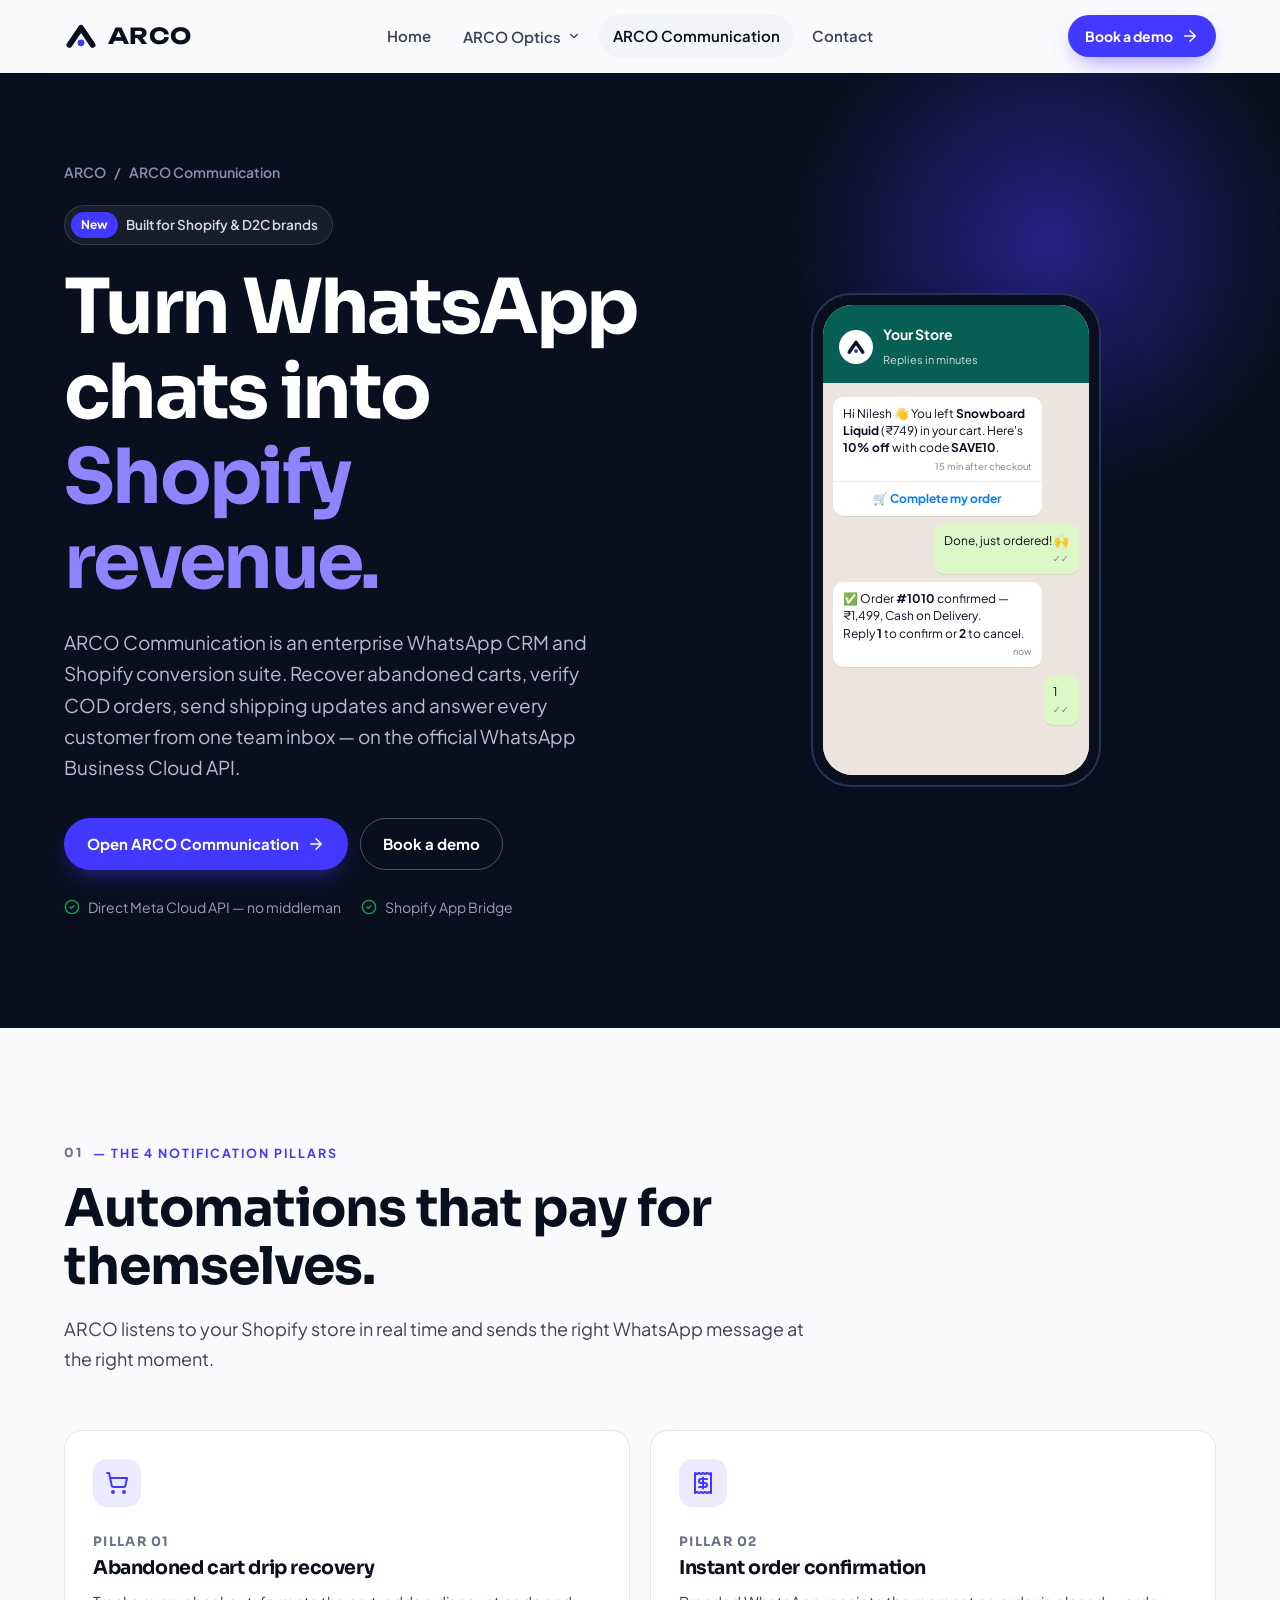
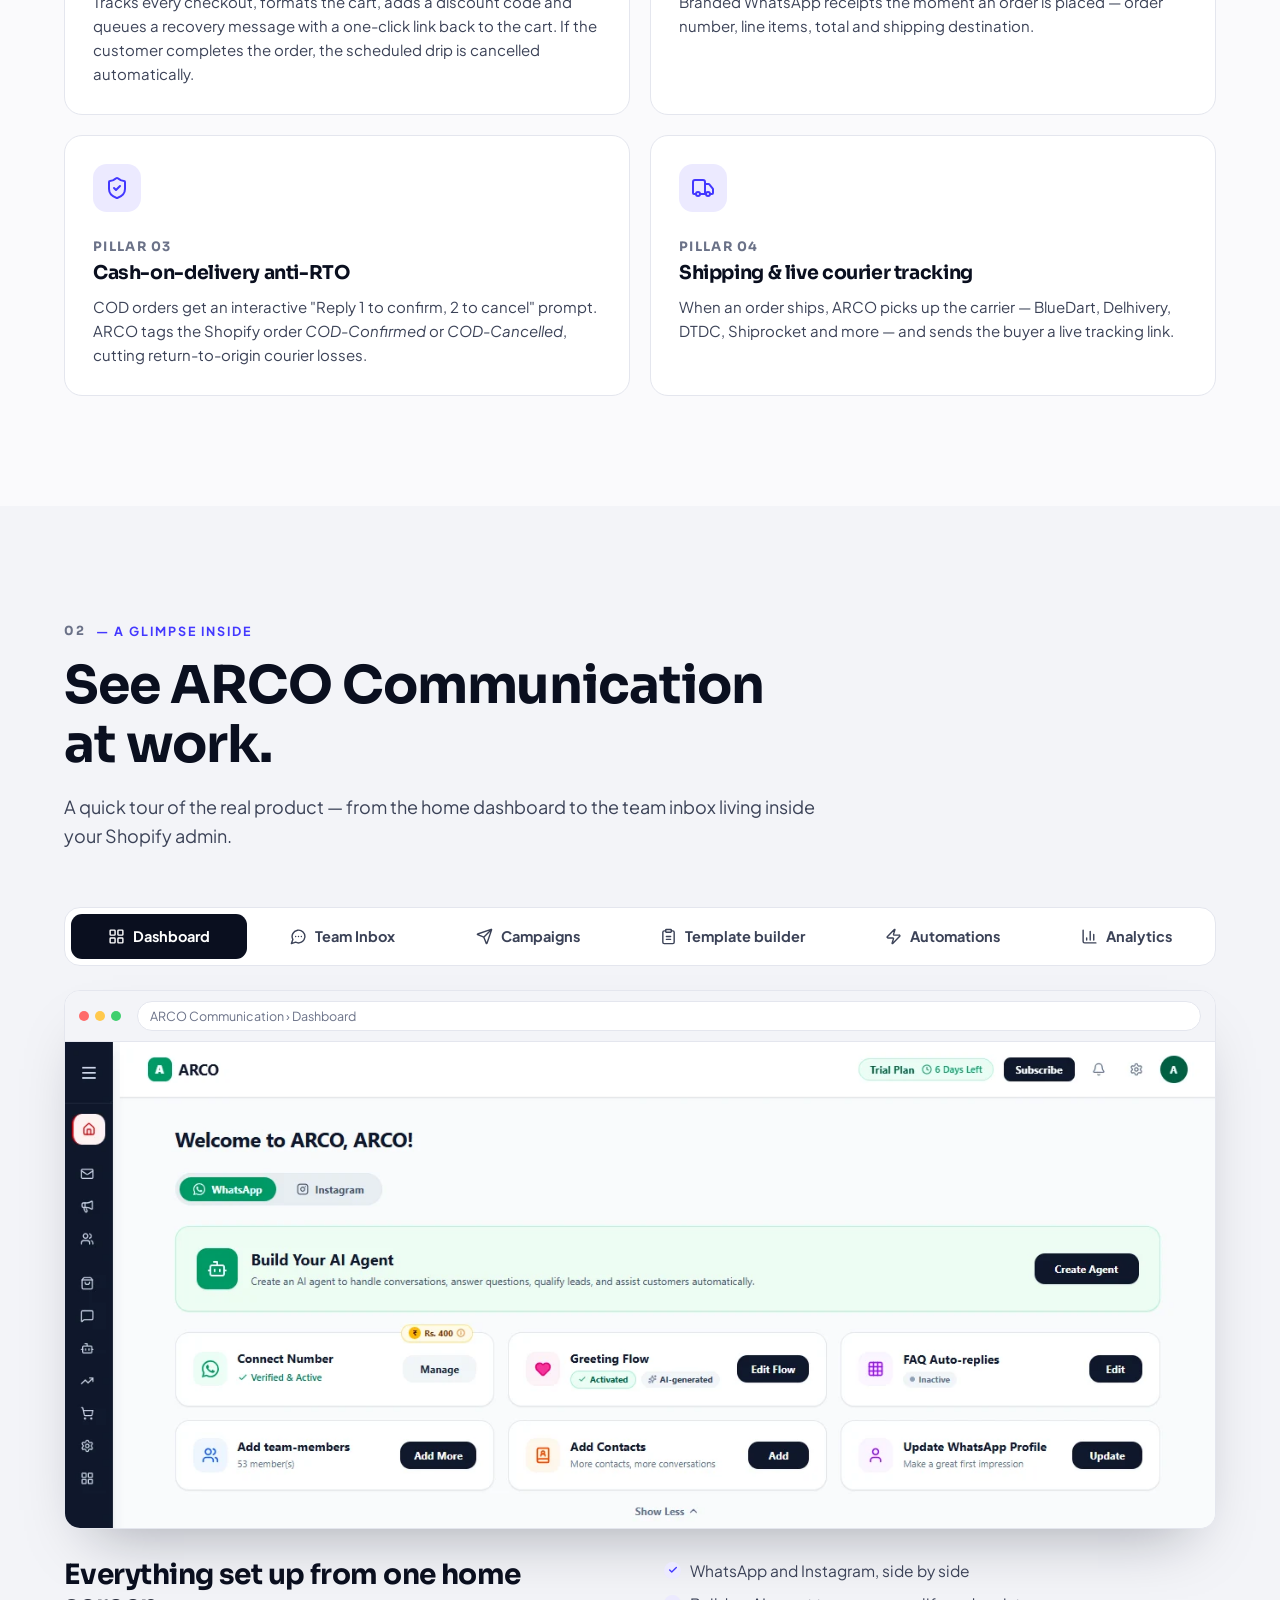
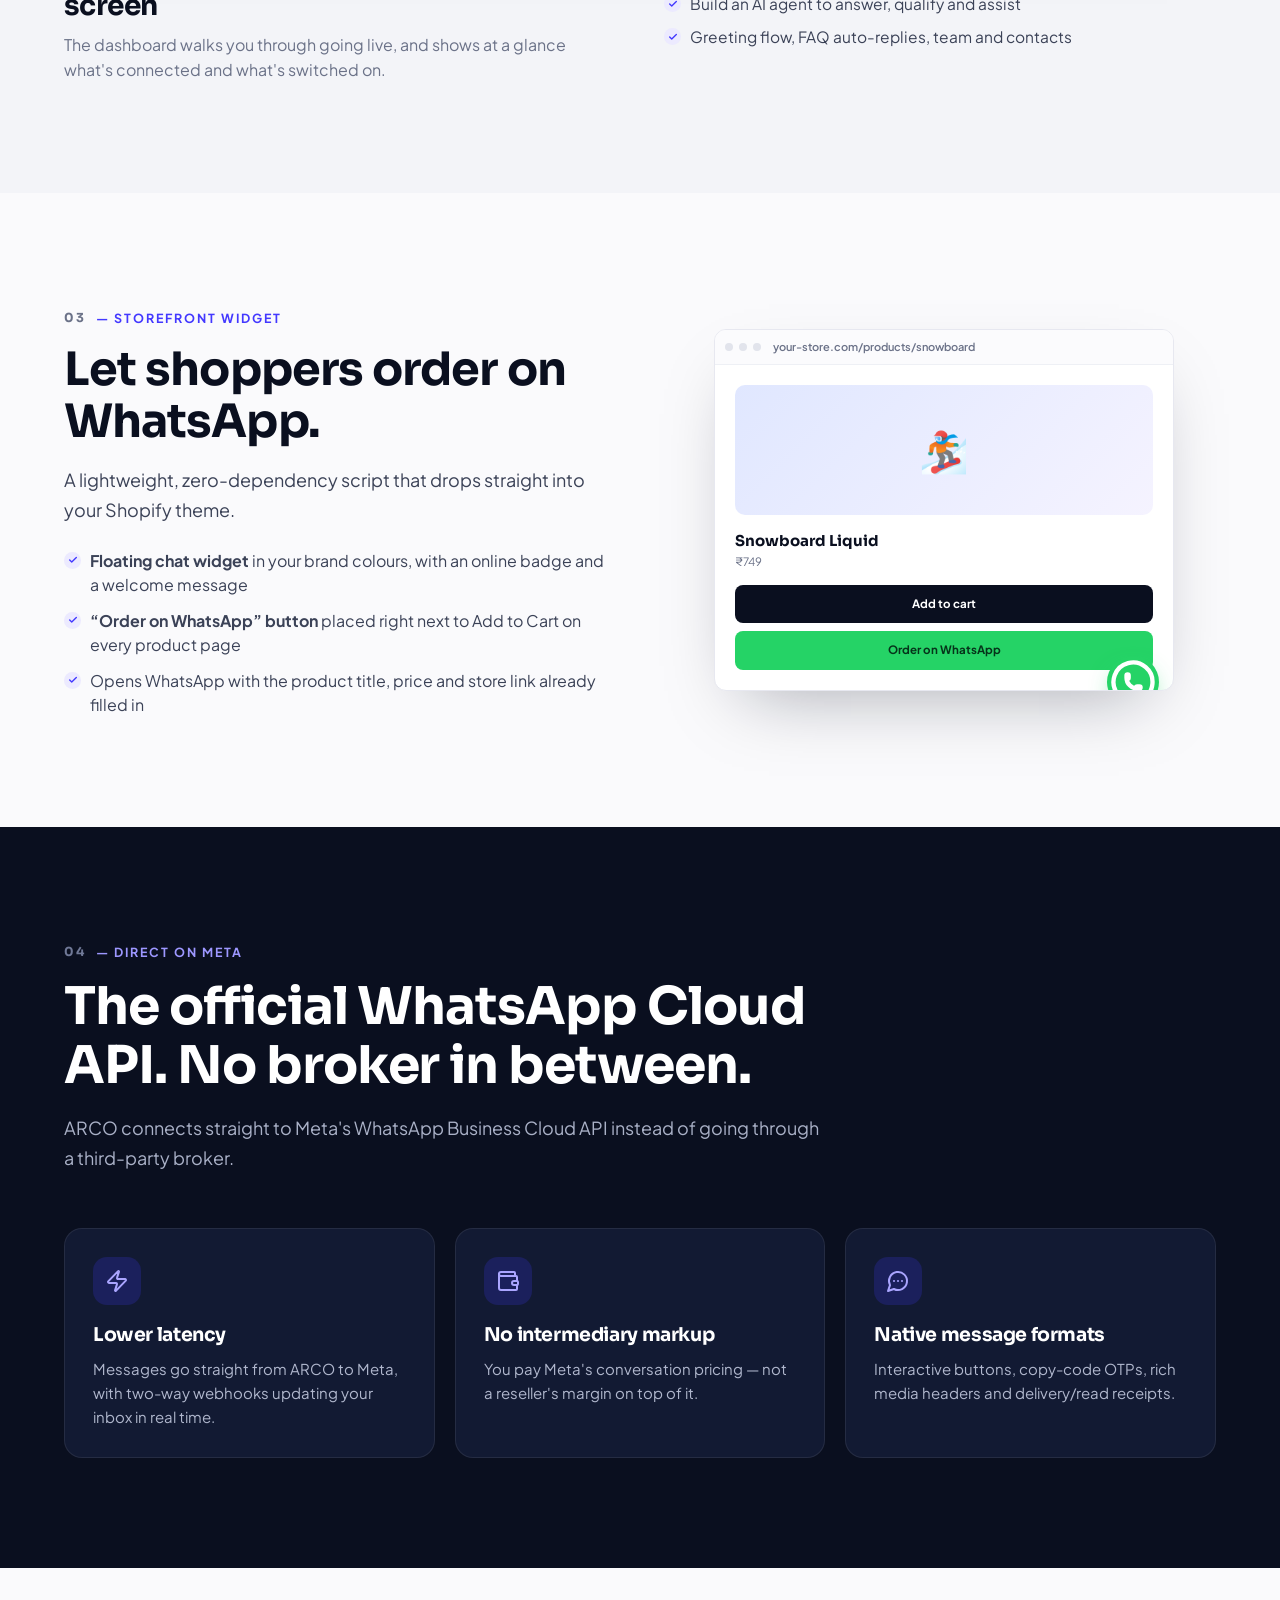
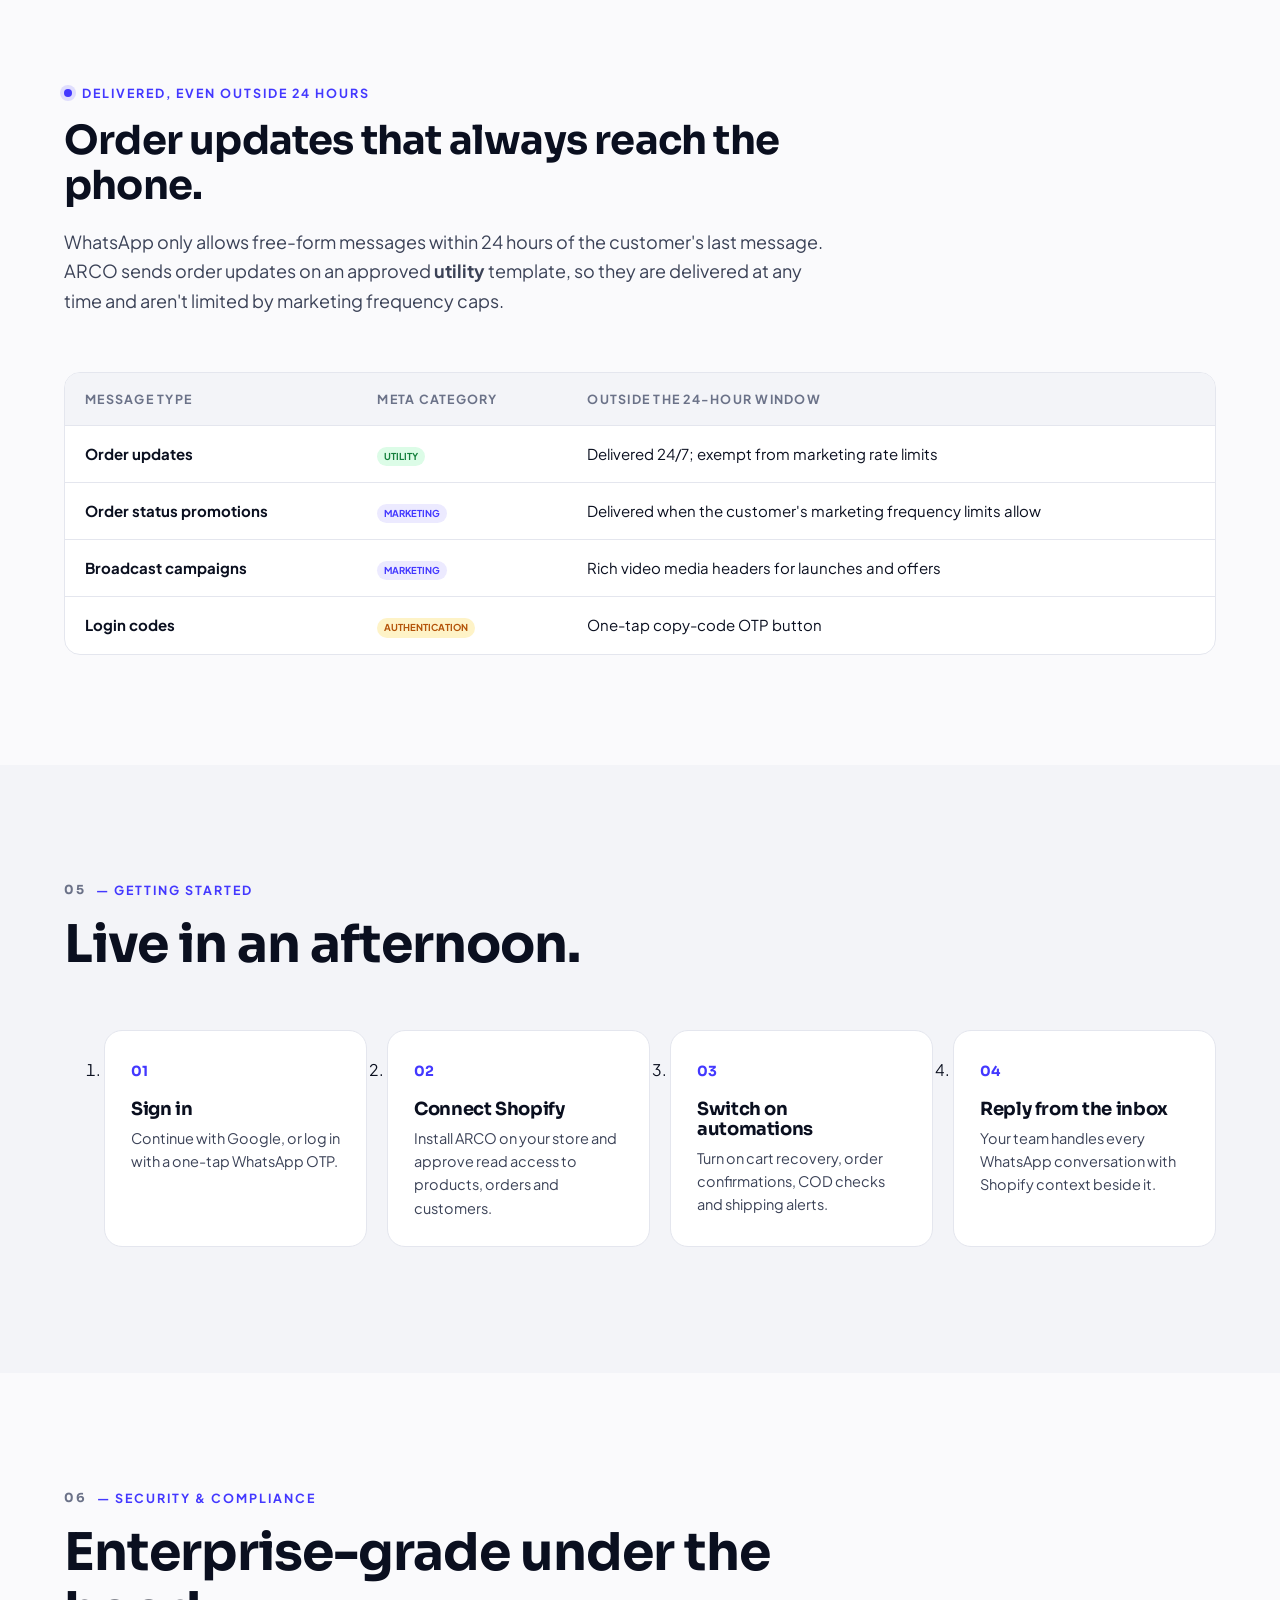
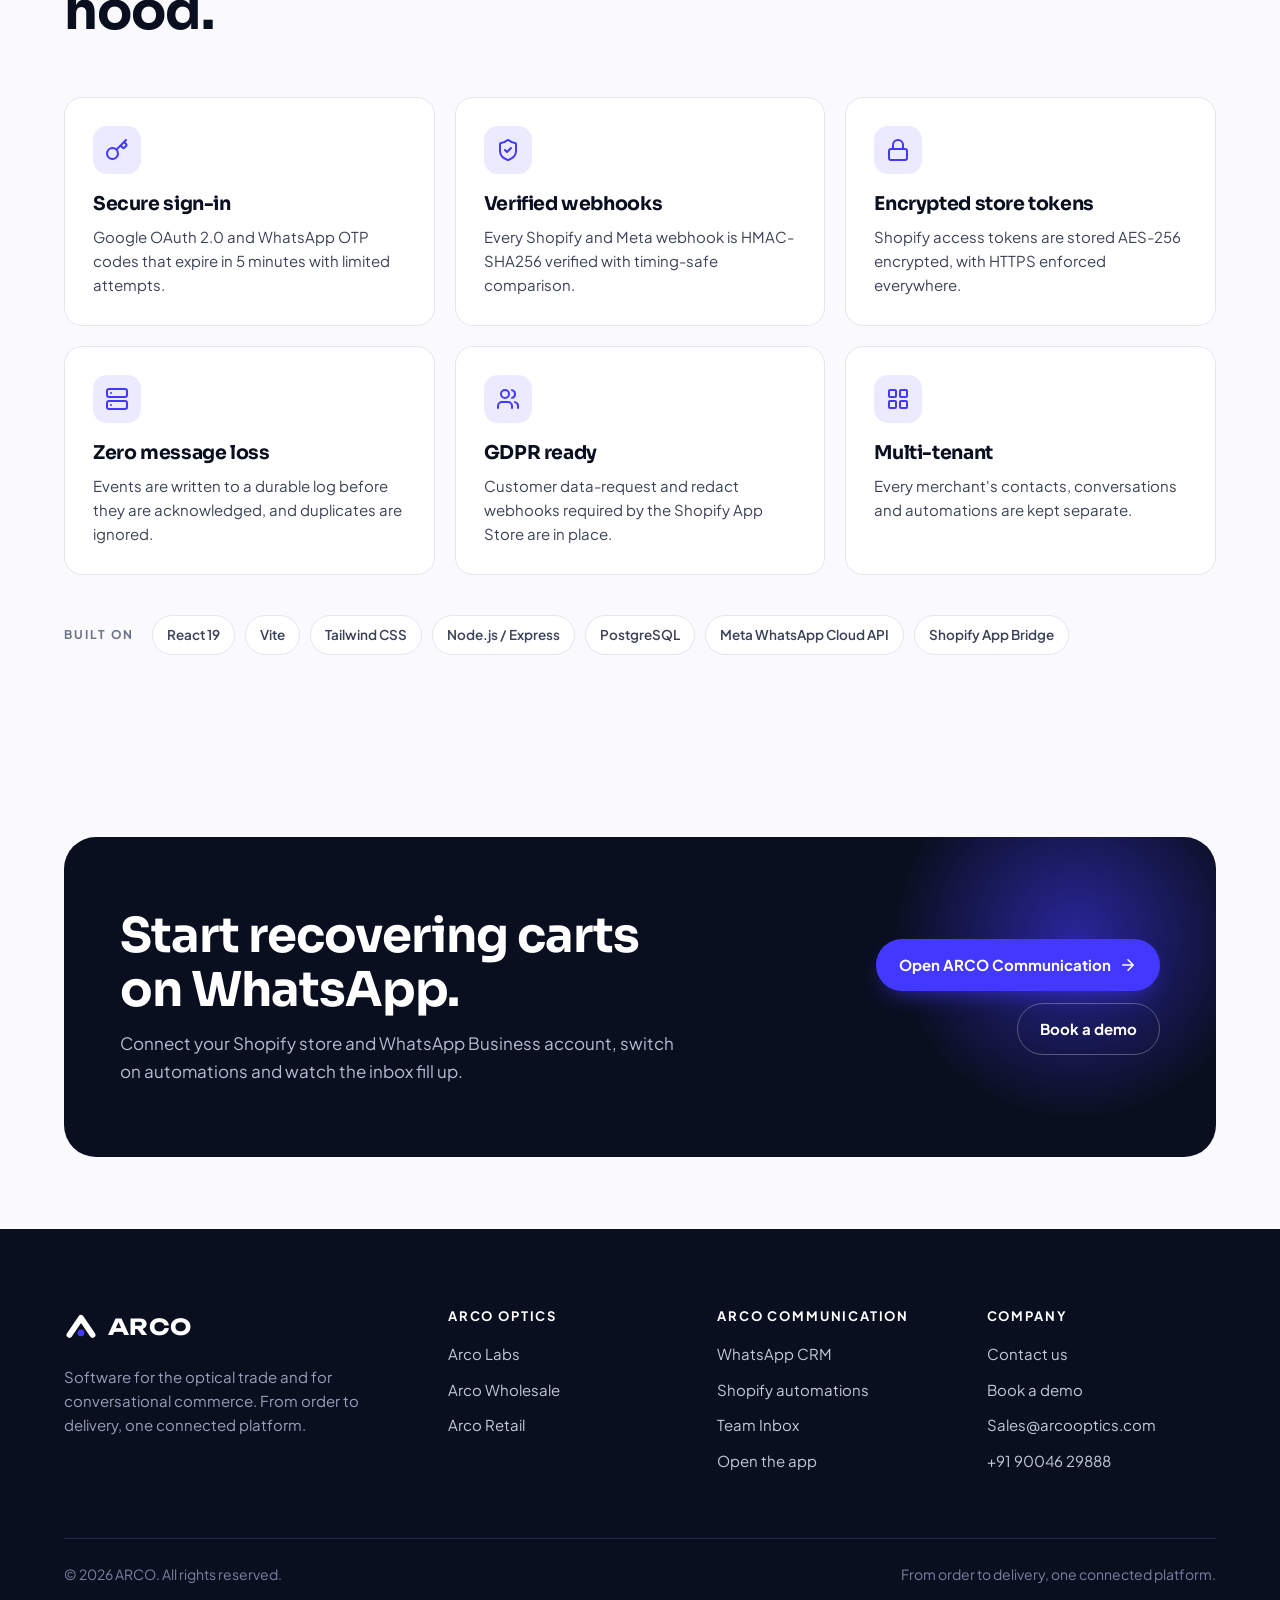
==== commit d190c22d: "Add sales email to contact details; keep form WhatsApp-only Email Sales@arcooptics.com now shows on " ====
--- a/communication.html
+++ b/communication.html
@@ -339,6 +339,6 @@
       </div>
     </div>
   </footer>
-  <script src="assets/main.js?v=603edc1b" defer></script>
+  <script src="assets/main.js?v=cafa020f" defer></script>
 </body>
 </html>
